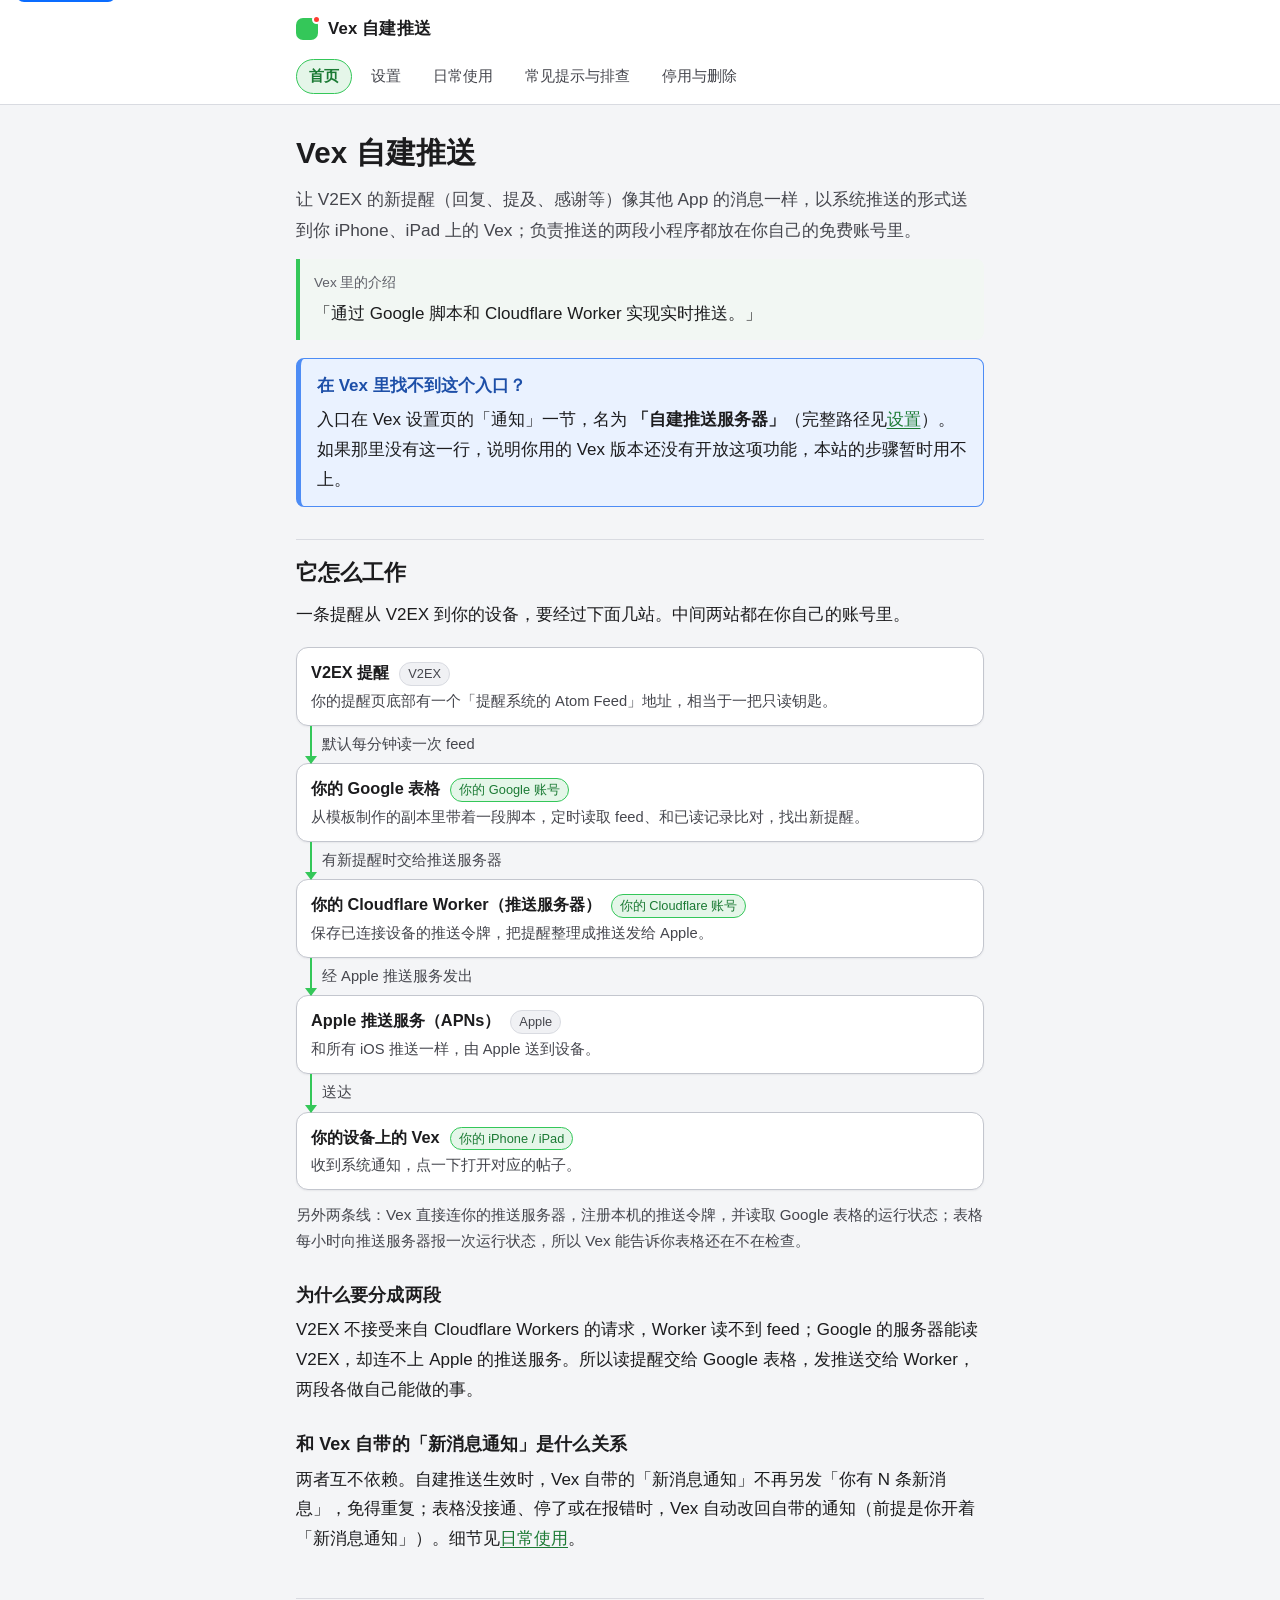
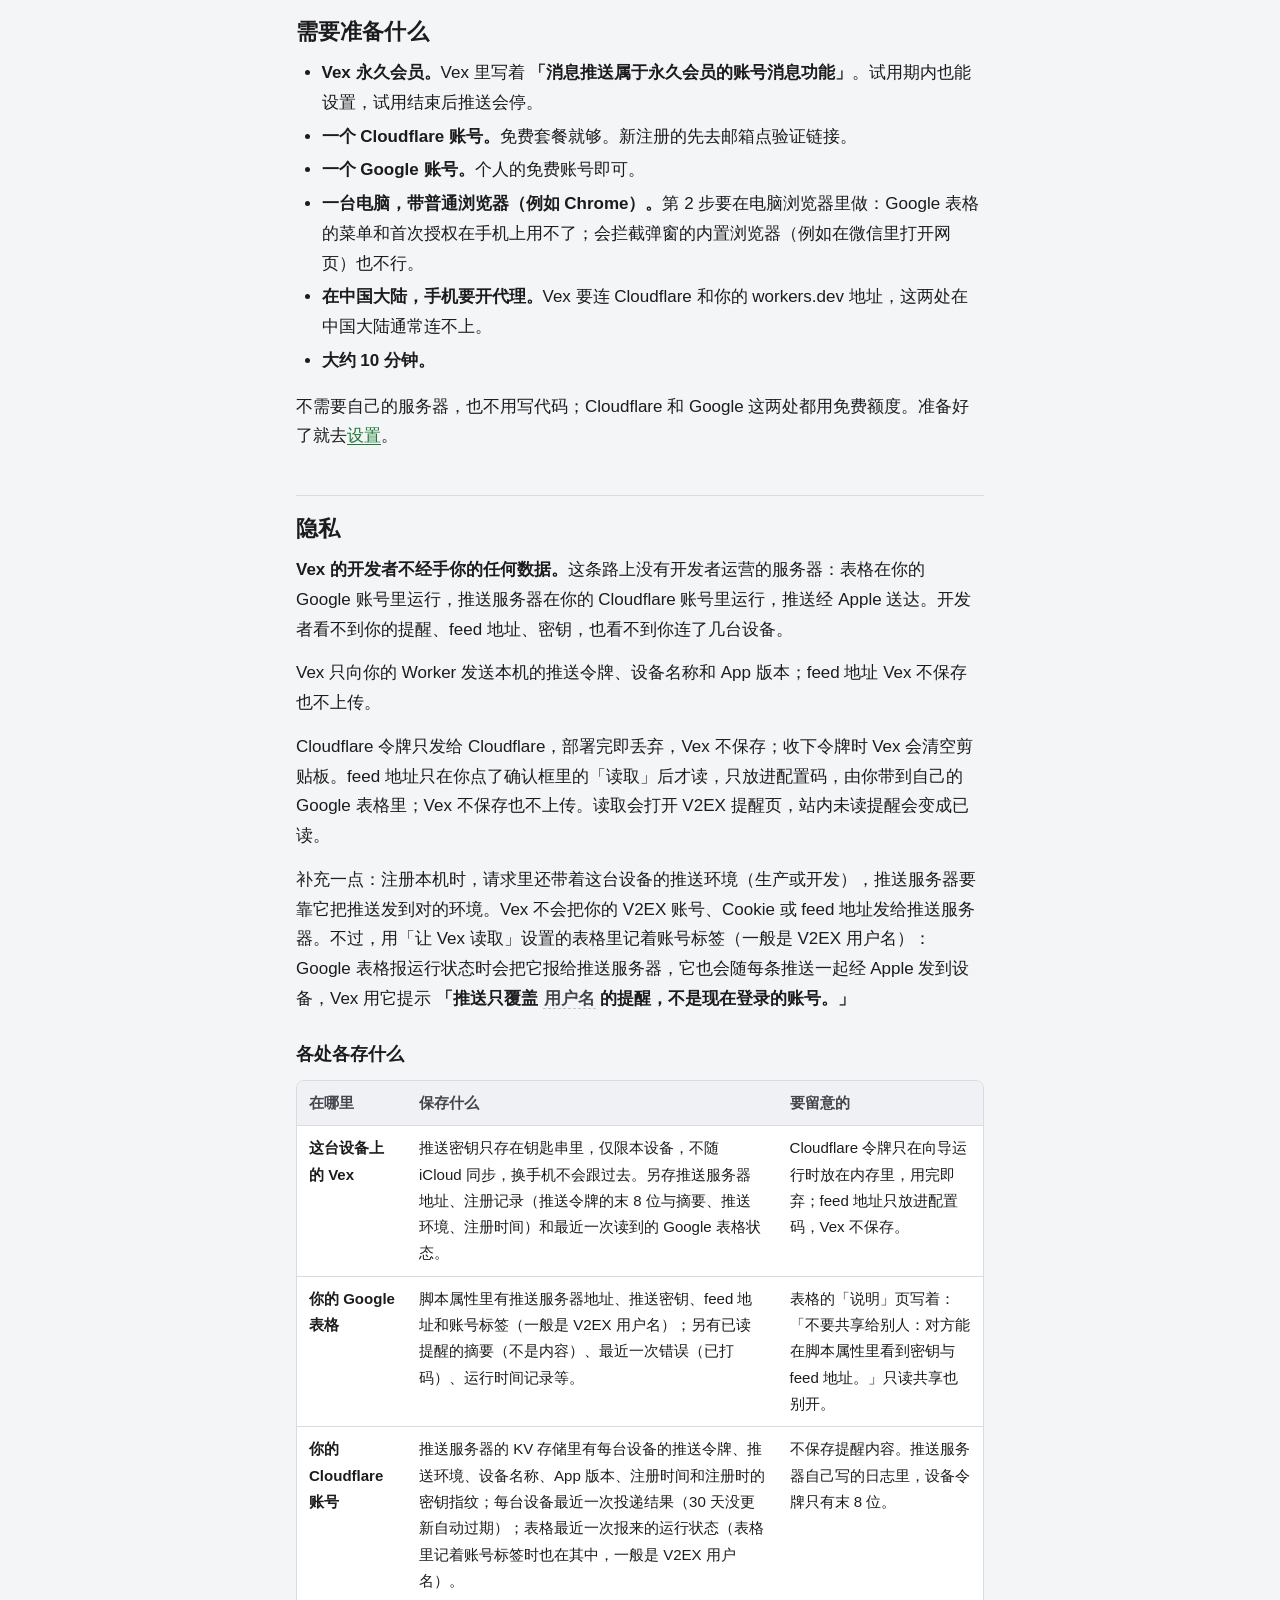
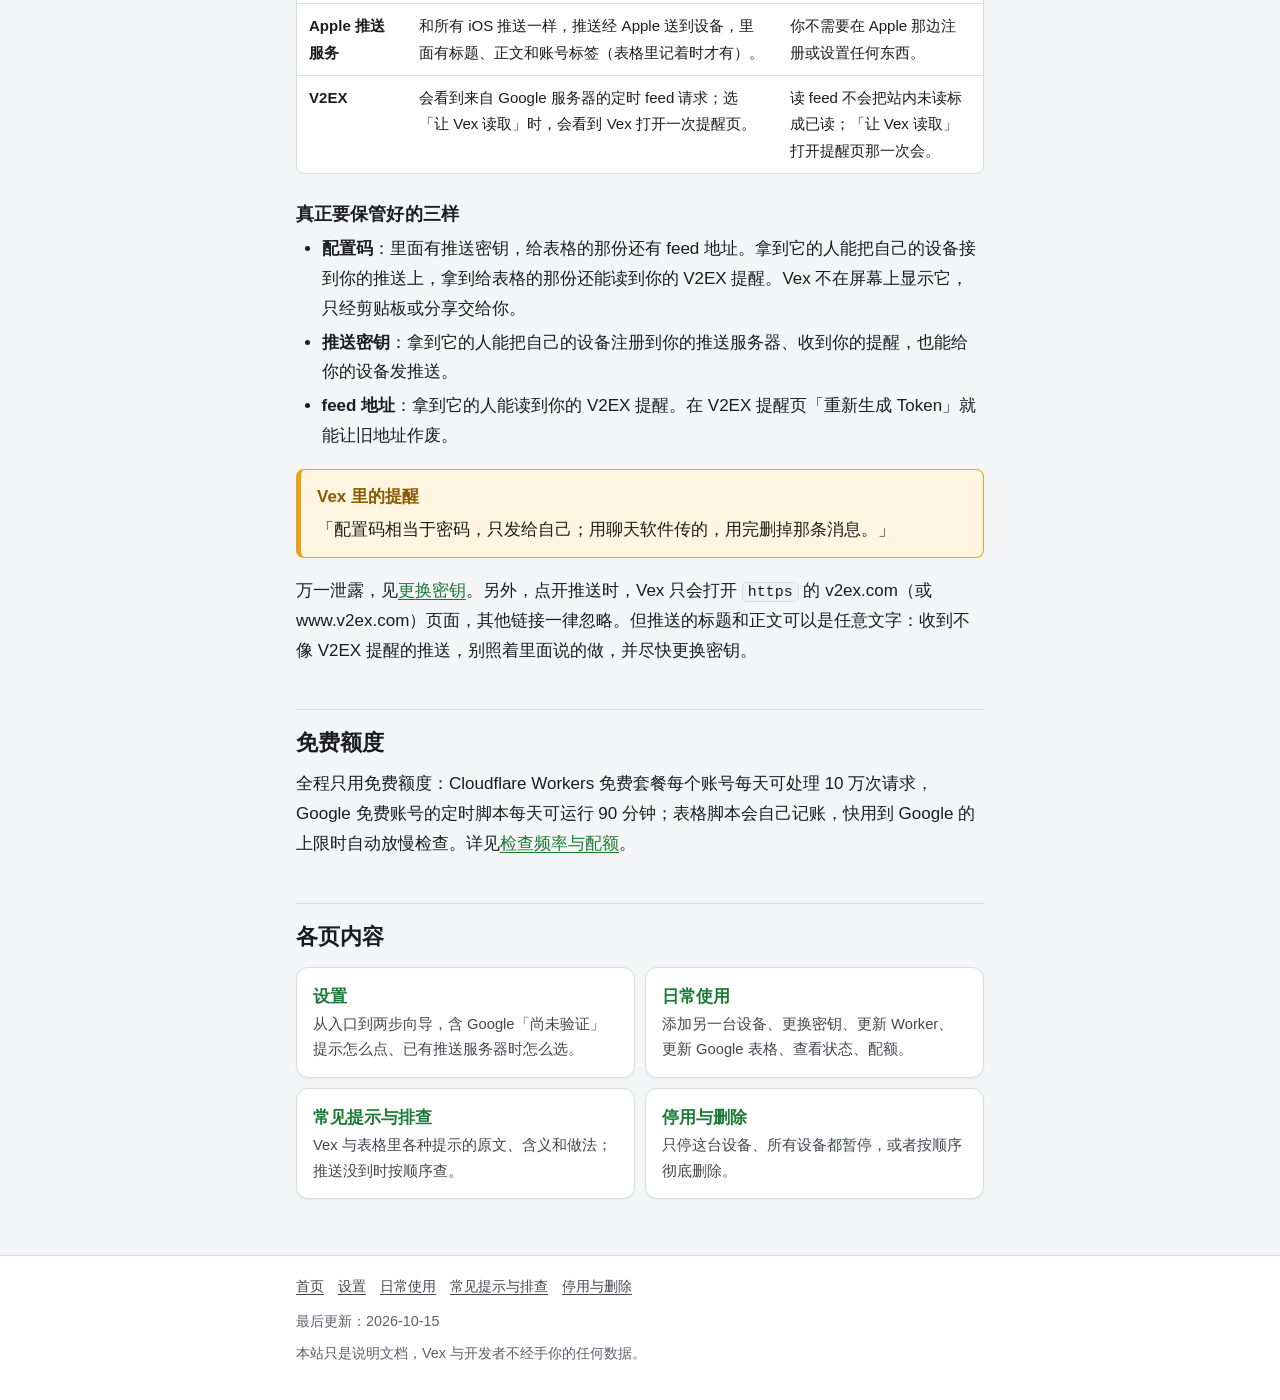
==== index.html @ f8da9b11 "docs: 读取 feed 地址的确认框只剩一句，其余说明写在网站上 Co-Authored-By: Claude Opus 5.5 <noreply@anthropic.com>" ====
<!doctype html>
<html lang="zh-CN">
<head>
<meta charset="utf-8">
<meta name="viewport" content="width=device-width, initial-scale=1">
<meta name="color-scheme" content="light dark">
<meta name="description" content="Vex 自建推送的说明：用你自己的 Google 表格和 Cloudflare Worker，把 V2EX 的新提醒推送到 iPhone、iPad 上的 Vex。">
<title>Vex 自建推送</title>
<link rel="stylesheet" href="style.css">
</head>
<body>
<a class="skip-link" href="#main">跳到正文</a>

<header class="site-header">
  <div class="wrap">
    <a class="brand" href="index.html"><span class="brand-mark" aria-hidden="true"></span>Vex 自建推送</a>
    <nav class="site-nav" aria-label="页面导航">
      <ul>
        <li><a href="index.html" aria-current="page">首页</a></li>
        <li><a href="setup.html">设置</a></li>
        <li><a href="manage.html">日常使用</a></li>
        <li><a href="troubleshooting.html">常见提示与排查</a></li>
        <li><a href="remove.html">停用与删除</a></li>
      </ul>
    </nav>
  </div>
</header>

<main id="main" class="wrap">
  <h1>Vex 自建推送</h1>
  <p class="lead">让 V2EX 的新提醒（回复、提及、感谢等）像其他 App 的消息一样，以系统推送的形式送到你 iPhone、iPad 上的 Vex；负责推送的两段小程序都放在你自己的免费账号里。</p>

  <div class="app-text">
    <span class="source">Vex 里的介绍</span>
    <p>「通过 Google 脚本和 Cloudflare Worker 实现实时推送。」</p>
  </div>

  <div class="callout callout-note">
    <strong class="callout-title">在 Vex 里找不到这个入口？</strong>
    <p>入口在 Vex 设置页的「通知」一节，名为 <span class="ui">「自建推送服务器」</span>（完整路径见<a href="setup.html#entry">设置</a>）。如果那里没有这一行，说明你用的 Vex 版本还没有开放这项功能，本站的步骤暂时用不上。</p>
  </div>

  <h2 id="how">它怎么工作</h2>
  <p>一条提醒从 V2EX 到你的设备，要经过下面几站。中间两站都在你自己的账号里。</p>

  <ol class="flow" aria-label="一条提醒的推送路径">
    <li>
      <div class="flow-node">
        <strong>V2EX 提醒</strong>
        <span class="flow-owner">V2EX</span>
        <span class="flow-desc">你的提醒页底部有一个「提醒系统的 Atom Feed」地址，相当于一把只读钥匙。</span>
      </div>
    </li>
    <li>
      <p class="flow-edge">默认每分钟读一次 feed</p>
      <div class="flow-node">
        <strong>你的 Google 表格</strong>
        <span class="flow-owner yours">你的 Google 账号</span>
        <span class="flow-desc">从模板制作的副本里带着一段脚本，定时读取 feed、和已读记录比对，找出新提醒。</span>
      </div>
    </li>
    <li>
      <p class="flow-edge">有新提醒时交给推送服务器</p>
      <div class="flow-node">
        <strong>你的 Cloudflare Worker（推送服务器）</strong>
        <span class="flow-owner yours">你的 Cloudflare 账号</span>
        <span class="flow-desc">保存已连接设备的推送令牌，把提醒整理成推送发给 Apple。</span>
      </div>
    </li>
    <li>
      <p class="flow-edge">经 Apple 推送服务发出</p>
      <div class="flow-node">
        <strong>Apple 推送服务（APNs）</strong>
        <span class="flow-owner">Apple</span>
        <span class="flow-desc">和所有 iOS 推送一样，由 Apple 送到设备。</span>
      </div>
    </li>
    <li>
      <p class="flow-edge">送达</p>
      <div class="flow-node">
        <strong>你的设备上的 Vex</strong>
        <span class="flow-owner yours">你的 iPhone / iPad</span>
        <span class="flow-desc">收到系统通知，点一下打开对应的帖子。</span>
      </div>
    </li>
  </ol>

  <p class="flow-side">另外两条线：Vex 直接连你的推送服务器，注册本机的推送令牌，并读取 Google 表格的运行状态；表格每小时向推送服务器报一次运行状态，所以 Vex 能告诉你表格还在不在检查。</p>

  <h3>为什么要分成两段</h3>
  <p>V2EX 不接受来自 Cloudflare Workers 的请求，Worker 读不到 feed；Google 的服务器能读 V2EX，却连不上 Apple 的推送服务。所以读提醒交给 Google 表格，发推送交给 Worker，两段各做自己能做的事。</p>

  <h3>和 Vex 自带的「新消息通知」是什么关系</h3>
  <p>两者互不依赖。自建推送生效时，Vex 自带的「新消息通知」不再另发「你有 N 条新消息」，免得重复；表格没接通、停了或在报错时，Vex 自动改回自带的通知（前提是你开着「新消息通知」）。细节见<a href="manage.html#active">日常使用</a>。</p>

  <h2 id="prepare">需要准备什么</h2>
  <ul>
    <li><strong>Vex 永久会员。</strong>Vex 里写着 <span class="ui">「消息推送属于永久会员的账号消息功能」</span>。试用期内也能设置，试用结束后推送会停。</li>
    <li><strong>一个 Cloudflare 账号。</strong>免费套餐就够。新注册的先去邮箱点验证链接。</li>
    <li><strong>一个 Google 账号。</strong>个人的免费账号即可。</li>
    <li><strong>一台电脑，带普通浏览器（例如 Chrome）。</strong>第 2 步要在电脑浏览器里做：Google 表格的菜单和首次授权在手机上用不了；会拦截弹窗的内置浏览器（例如在微信里打开网页）也不行。</li>
    <li><strong>在中国大陆，手机要开代理。</strong>Vex 要连 Cloudflare 和你的 workers.dev 地址，这两处在中国大陆通常连不上。</li>
    <li><strong>大约 10 分钟。</strong></li>
  </ul>
  <p>不需要自己的服务器，也不用写代码；Cloudflare 和 Google 这两处都用免费额度。准备好了就去<a href="setup.html">设置</a>。</p>

  <h2 id="privacy">隐私</h2>
  <p><strong>Vex 的开发者不经手你的任何数据。</strong>这条路上没有开发者运营的服务器：表格在你的 Google 账号里运行，推送服务器在你的 Cloudflare 账号里运行，推送经 Apple 送达。开发者看不到你的提醒、feed 地址、密钥，也看不到你连了几台设备。</p>

  <p>Vex 只向你的 Worker 发送本机的推送令牌、设备名称和 App 版本；feed 地址 Vex 不保存也不上传。</p>
  <p>Cloudflare 令牌只发给 Cloudflare，部署完即丢弃，Vex 不保存；收下令牌时 Vex 会清空剪贴板。feed 地址只在你点了确认框里的「读取」后才读，只放进配置码，由你带到自己的 Google 表格里；Vex 不保存也不上传。读取会打开 V2EX 提醒页，站内未读提醒会变成已读。</p>
  <p>补充一点：注册本机时，请求里还带着这台设备的推送环境（生产或开发），推送服务器要靠它把推送发到对的环境。Vex 不会把你的 V2EX 账号、Cookie 或 feed 地址发给推送服务器。不过，用「让 Vex 读取」设置的表格里记着账号标签（一般是 V2EX 用户名）：Google 表格报运行状态时会把它报给推送服务器，它也会随每条推送一起经 Apple 发到设备，Vex 用它提示 <span class="ui">「推送只覆盖 <var>用户名</var> 的提醒，不是现在登录的账号。」</span></p>

  <h3 id="where">各处各存什么</h3>
  <div class="table-wrap">
    <table class="stack">
      <thead>
        <tr><th scope="col">在哪里</th><th scope="col">保存什么</th><th scope="col">要留意的</th></tr>
      </thead>
      <tbody>
        <tr>
          <th scope="row">这台设备上的 Vex</th>
          <td data-label="保存什么">推送密钥只存在钥匙串里，仅限本设备，不随 iCloud 同步，换手机不会跟过去。另存推送服务器地址、注册记录（推送令牌的末 8 位与摘要、推送环境、注册时间）和最近一次读到的 Google 表格状态。</td>
          <td data-label="要留意的">Cloudflare 令牌只在向导运行时放在内存里，用完即弃；feed 地址只放进配置码，Vex 不保存。</td>
        </tr>
        <tr>
          <th scope="row">你的 Google 表格</th>
          <td data-label="保存什么">脚本属性里有推送服务器地址、推送密钥、feed 地址和账号标签（一般是 V2EX 用户名）；另有已读提醒的摘要（不是内容）、最近一次错误（已打码）、运行时间记录等。</td>
          <td data-label="要留意的">表格的「说明」页写着：「不要共享给别人：对方能在脚本属性里看到密钥与 feed 地址。」只读共享也别开。</td>
        </tr>
        <tr>
          <th scope="row">你的 Cloudflare 账号</th>
          <td data-label="保存什么">推送服务器的 KV 存储里有每台设备的推送令牌、推送环境、设备名称、App 版本、注册时间和注册时的密钥指纹；每台设备最近一次投递结果（30 天没更新自动过期）；表格最近一次报来的运行状态（表格里记着账号标签时也在其中，一般是 V2EX 用户名）。</td>
          <td data-label="要留意的">不保存提醒内容。推送服务器自己写的日志里，设备令牌只有末 8 位。</td>
        </tr>
        <tr>
          <th scope="row">Apple 推送服务</th>
          <td data-label="保存什么">和所有 iOS 推送一样，推送经 Apple 送到设备，里面有标题、正文和账号标签（表格里记着时才有）。</td>
          <td data-label="要留意的">你不需要在 Apple 那边注册或设置任何东西。</td>
        </tr>
        <tr>
          <th scope="row">V2EX</th>
          <td data-label="保存什么">会看到来自 Google 服务器的定时 feed 请求；选「让 Vex 读取」时，会看到 Vex 打开一次提醒页。</td>
          <td data-label="要留意的">读 feed 不会把站内未读标成已读；「让 Vex 读取」打开提醒页那一次会。</td>
        </tr>
      </tbody>
    </table>
  </div>

  <h3 id="secrets">真正要保管好的三样</h3>
  <ul>
    <li><strong>配置码</strong>：里面有推送密钥，给表格的那份还有 feed 地址。拿到它的人能把自己的设备接到你的推送上，拿到给表格的那份还能读到你的 V2EX 提醒。Vex 不在屏幕上显示它，只经剪贴板或分享交给你。</li>
    <li><strong>推送密钥</strong>：拿到它的人能把自己的设备注册到你的推送服务器、收到你的提醒，也能给你的设备发推送。</li>
    <li><strong>feed 地址</strong>：拿到它的人能读到你的 V2EX 提醒。在 V2EX 提醒页「重新生成 Token」就能让旧地址作废。</li>
  </ul>
  <div class="callout callout-warn">
    <strong class="callout-title">Vex 里的提醒</strong>
    <p>「配置码相当于密码，只发给自己；用聊天软件传的，用完删掉那条消息。」</p>
  </div>
  <p>万一泄露，见<a href="manage.html#rotate">更换密钥</a>。另外，点开推送时，Vex 只会打开 <code>https</code> 的 v2ex.com（或 www.v2ex.com）页面，其他链接一律忽略。但推送的标题和正文可以是任意文字：收到不像 V2EX 提醒的推送，别照着里面说的做，并尽快更换密钥。</p>

  <h2 id="free">免费额度</h2>
  <p>全程只用免费额度：Cloudflare Workers 免费套餐每个账号每天可处理 10 万次请求，Google 免费账号的定时脚本每天可运行 90 分钟；表格脚本会自己记账，快用到 Google 的上限时自动放慢检查。详见<a href="manage.html#quota">检查频率与配额</a>。</p>

  <h2 id="pages">各页内容</h2>
  <ul class="page-cards">
    <li><a href="setup.html"><span class="card-title">设置</span><span class="card-desc">从入口到两步向导，含 Google「尚未验证」提示怎么点、已有推送服务器时怎么选。</span></a></li>
    <li><a href="manage.html"><span class="card-title">日常使用</span><span class="card-desc">添加另一台设备、更换密钥、更新 Worker、更新 Google 表格、查看状态、配额。</span></a></li>
    <li><a href="troubleshooting.html"><span class="card-title">常见提示与排查</span><span class="card-desc">Vex 与表格里各种提示的原文、含义和做法；推送没到时按顺序查。</span></a></li>
    <li><a href="remove.html"><span class="card-title">停用与删除</span><span class="card-desc">只停这台设备、所有设备都暂停，或者按顺序彻底删除。</span></a></li>
  </ul>
</main>

<footer class="site-footer">
  <div class="wrap">
    <nav aria-label="页脚导航">
      <ul>
        <li><a href="index.html">首页</a></li>
        <li><a href="setup.html">设置</a></li>
        <li><a href="manage.html">日常使用</a></li>
        <li><a href="troubleshooting.html">常见提示与排查</a></li>
        <li><a href="remove.html">停用与删除</a></li>
      </ul>
    </nav>
    <p>最后更新：2026-10-15</p>
    <p>本站只是说明文档，Vex 与开发者不经手你的任何数据。</p>
  </div>
</footer>
</body>
</html>
---- style.css ----
/* Vex 自建推送说明网站：纯 CSS，无外部字体与脚本。 */

:root {
  color-scheme: light dark;

  --bg: #f4f5f7;
  --surface: #ffffff;
  --surface-2: #f0f1f4;
  --text: #1c1c1e;
  --text-2: #45464d;
  --text-3: #5f6068;
  --border: #d9dbe1;
  --border-strong: #c3c6ce;

  --accent: #34c759;
  --accent-strong: #1b7a34;
  --accent-soft: #e5f6e9;
  --accent-on: #ffffff;

  --link: #1b7a34;
  --link-hover: #135a26;
  --focus: #0a6cff;

  --note-bg: #eaf2ff;
  --note-border: #4d8cf5;
  --note-title: #1d4fa8;
  --warn-bg: #fff5e0;
  --warn-border: #e8a317;
  --warn-title: #8a5a00;
  --danger-bg: #ffecec;
  --danger-border: #e5484d;
  --danger-title: #a51d24;

  --quote-bg: #f2f7f3;
  --kbd-bg: #f6f7f9;
  --kbd-border: #c9ccd3;

  --radius: 12px;
  --radius-sm: 8px;
  --shadow: 0 1px 2px rgba(16, 24, 40, 0.06);

  --font: -apple-system, BlinkMacSystemFont, "PingFang SC", "Hiragino Sans GB", "Microsoft YaHei",
    "Noto Sans CJK SC", "Source Han Sans SC", "Segoe UI", Roboto, "Helvetica Neue", Arial, sans-serif;
  --font-mono: ui-monospace, SFMono-Regular, Menlo, Consolas, "Liberation Mono", monospace;
}

@media (prefers-color-scheme: dark) {
  :root {
    --bg: #111214;
    --surface: #1b1c1f;
    --surface-2: #232428;
    --text: #ececf1;
    --text-2: #c2c3cb;
    --text-3: #a3a5ae;
    --border: #313238;
    --border-strong: #45474e;

    --accent: #30d158;
    --accent-strong: #5edc7d;
    --accent-soft: #163a22;
    --accent-on: #0b1f11;

    --link: #5edc7d;
    --link-hover: #8be9a3;
    --focus: #6aa8ff;

    --note-bg: #142338;
    --note-border: #4d8cf5;
    --note-title: #9cc2ff;
    --warn-bg: #2e2410;
    --warn-border: #d9961a;
    --warn-title: #f5c76a;
    --danger-bg: #351717;
    --danger-border: #e5484d;
    --danger-title: #ff9c9f;

    --quote-bg: #18241b;
    --kbd-bg: #26272b;
    --kbd-border: #4a4c53;

    --shadow: none;
  }
}

*,
*::before,
*::after {
  box-sizing: border-box;
}

html {
  -webkit-text-size-adjust: 100%;
  text-size-adjust: 100%;
}

body {
  margin: 0;
  background: var(--bg);
  color: var(--text);
  font-family: var(--font);
  font-size: 16px;
  line-height: 1.75;
  overflow-wrap: break-word;
  word-break: normal;
}

@media (min-width: 720px) {
  body {
    font-size: 17px;
  }
}

.wrap {
  max-width: 720px;
  margin: 0 auto;
  padding: 0 16px;
}

/* 跳到正文 */
.skip-link {
  position: absolute;
  left: 16px;
  top: -48px;
  z-index: 10;
  padding: 8px 14px;
  border-radius: var(--radius-sm);
  background: var(--surface);
  color: var(--text);
  border: 2px solid var(--focus);
  text-decoration: none;
}

.skip-link:focus {
  top: 12px;
}

:focus-visible {
  outline: 3px solid var(--focus);
  outline-offset: 2px;
  border-radius: 4px;
}

/* 页眉与导航 */
.site-header {
  background: var(--surface);
  border-bottom: 1px solid var(--border);
}

.site-header .wrap {
  padding-top: 14px;
  padding-bottom: 10px;
}

.brand {
  display: inline-flex;
  align-items: center;
  gap: 10px;
  color: var(--text);
  text-decoration: none;
  font-weight: 700;
  font-size: 1.05rem;
  letter-spacing: 0.01em;
}

.brand-mark {
  display: inline-block;
  width: 22px;
  height: 22px;
  border-radius: 7px;
  background: var(--accent);
  position: relative;
  flex: none;
}

.brand-mark::after {
  content: "";
  position: absolute;
  right: -3px;
  top: -3px;
  width: 9px;
  height: 9px;
  border-radius: 50%;
  background: #ff3b30;
  border: 2px solid var(--surface);
}

.site-nav ul {
  list-style: none;
  margin: 10px 0 0;
  padding: 0;
  display: flex;
  flex-wrap: wrap;
  gap: 6px;
}

.site-nav li,
.site-footer nav li {
  margin: 0;
}

.site-nav a {
  display: inline-block;
  padding: 4px 12px;
  border-radius: 999px;
  color: var(--text-2);
  text-decoration: none;
  font-size: 0.94rem;
  line-height: 1.6;
  border: 1px solid transparent;
}

.site-nav a:hover {
  background: var(--surface-2);
  color: var(--text);
}

.site-nav a[aria-current="page"] {
  background: var(--accent-soft);
  color: var(--accent-strong);
  border-color: var(--accent);
  font-weight: 600;
}

/* 正文（各页的 main 同时带 .wrap，选择器要比 .wrap 更具体，上下内边距才生效） */
main.wrap {
  display: block;
  padding: 28px 16px 40px;
}

h1,
h2,
h3,
h4 {
  line-height: 1.35;
  color: var(--text);
  letter-spacing: 0.005em;
}

h1 {
  font-size: 1.85rem;
  margin: 0 0 12px;
}

h2 {
  font-size: 1.35rem;
  margin: 44px 0 12px;
  padding-top: 18px;
  border-top: 1px solid var(--border);
}

h3 {
  font-size: 1.12rem;
  margin: 28px 0 8px;
}

h4 {
  font-size: 1rem;
  margin: 20px 0 6px;
}

h2:first-of-type {
  margin-top: 32px;
}

[id] {
  scroll-margin-top: 16px;
}

p {
  margin: 0 0 14px;
}

.lead {
  font-size: 1.08rem;
  color: var(--text-2);
}

a {
  color: var(--link);
  text-decoration: underline;
  text-decoration-thickness: 1px;
  text-underline-offset: 3px;
}

a:hover {
  color: var(--link-hover);
}

ul,
ol {
  margin: 0 0 16px;
  padding-left: 1.5em;
}

li {
  margin: 4px 0;
}

li > ul,
li > ol {
  margin: 6px 0 6px;
}

strong,
b {
  font-weight: 600;
}

small,
.muted {
  color: var(--text-3);
}

hr {
  border: 0;
  border-top: 1px solid var(--border);
  margin: 32px 0;
}

/* 界面原文 */
.ui {
  font-weight: 600;
  color: var(--text);
}

kbd {
  font-family: var(--font);
  font-size: 0.92em;
  padding: 1px 6px;
  border-radius: 6px;
  background: var(--kbd-bg);
  border: 1px solid var(--kbd-border);
  border-bottom-width: 2px;
  white-space: nowrap;
}

code {
  font-family: var(--font-mono);
  font-size: 0.88em;
  padding: 1px 5px;
  border-radius: 5px;
  background: var(--surface-2);
  border: 1px solid var(--border);
  overflow-wrap: anywhere;
}

/* 引用的界面原文（整段） */
.app-text {
  margin: 10px 0 16px;
  padding: 12px 14px;
  background: var(--quote-bg);
  border-left: 4px solid var(--accent);
  border-radius: 0 var(--radius-sm) var(--radius-sm) 0;
  color: var(--text);
}

.app-text p:last-child {
  margin-bottom: 0;
}

.app-text .source {
  display: block;
  font-size: 0.85rem;
  color: var(--text-3);
  margin-bottom: 4px;
}

/* 提示框 */
.callout {
  margin: 18px 0;
  padding: 12px 14px 12px 16px;
  border-radius: var(--radius-sm);
  border: 1px solid;
  border-left-width: 5px;
}

.callout > :last-child {
  margin-bottom: 0;
}

.callout-title {
  display: block;
  font-weight: 700;
  margin-bottom: 4px;
}

.callout-note {
  background: var(--note-bg);
  border-color: var(--note-border);
}

.callout-note .callout-title {
  color: var(--note-title);
}

.callout-warn {
  background: var(--warn-bg);
  border-color: var(--warn-border);
}

.callout-warn .callout-title {
  color: var(--warn-title);
}

.callout-danger {
  background: var(--danger-bg);
  border-color: var(--danger-border);
}

.callout-danger .callout-title {
  color: var(--danger-title);
}

/* 卡片 */
.card {
  background: var(--surface);
  border: 1px solid var(--border);
  border-radius: var(--radius);
  padding: 16px;
  box-shadow: var(--shadow);
  margin: 16px 0;
}

.card > :last-child {
  margin-bottom: 0;
}

.card h3:first-child,
.card h4:first-child {
  margin-top: 0;
}

/* 目录 */
.toc {
  background: var(--surface);
  border: 1px solid var(--border);
  border-radius: var(--radius);
  padding: 12px 16px;
  margin: 20px 0 8px;
}

.toc-title {
  font-weight: 700;
  margin: 0 0 4px;
  font-size: 0.95rem;
  color: var(--text-2);
}

.toc ol {
  margin: 0;
  padding-left: 1.4em;
}

.toc li {
  margin: 2px 0;
}

/* 步骤 */
ol.steps {
  list-style: none;
  counter-reset: step;
  padding-left: 0;
  margin: 12px 0 20px;
}

ol.steps > li {
  counter-increment: step;
  position: relative;
  padding: 0 0 14px 44px;
  margin: 0;
}

ol.steps > li::before {
  content: counter(step);
  position: absolute;
  left: 0;
  top: 0.12em;
  width: 30px;
  height: 30px;
  border-radius: 50%;
  background: var(--accent-strong);
  color: var(--surface);
  font-weight: 700;
  font-size: 0.95rem;
  line-height: 30px;
  text-align: center;
}

ol.steps > li::after {
  content: "";
  position: absolute;
  left: 14px;
  top: calc(0.12em + 34px);
  bottom: 4px;
  width: 2px;
  background: var(--border);
}

ol.steps > li:last-child::after {
  display: none;
}

ol.steps > li > :last-child {
  margin-bottom: 0;
}

.step-title {
  display: block;
  font-weight: 700;
  margin-bottom: 2px;
}

/* 流程示意 */
ol.flow {
  list-style: none;
  padding: 0;
  margin: 18px 0 12px;
}

ol.flow > li {
  margin: 0;
}

.flow-edge {
  margin: 0;
  padding: 6px 0 6px 26px;
  color: var(--text-2);
  font-size: 0.92rem;
  position: relative;
}

.flow-edge::before {
  content: "";
  position: absolute;
  left: 14px;
  top: 0;
  bottom: 0;
  width: 2px;
  background: var(--accent);
}

.flow-edge::after {
  content: "";
  position: absolute;
  left: 9px;
  bottom: -1px;
  border-left: 6px solid transparent;
  border-right: 6px solid transparent;
  border-top: 8px solid var(--accent);
}

.flow-node {
  display: flex;
  flex-wrap: wrap;
  align-items: baseline;
  gap: 2px 10px;
  background: var(--surface);
  border: 1px solid var(--border-strong);
  border-radius: var(--radius);
  padding: 10px 14px;
  box-shadow: var(--shadow);
}

.flow-node strong {
  font-size: 1.02rem;
}

.flow-owner {
  display: inline-block;
  font-size: 0.8rem;
  line-height: 1.5;
  padding: 1px 8px;
  border-radius: 999px;
  background: var(--surface-2);
  color: var(--text-2);
  border: 1px solid var(--border);
  white-space: nowrap;
}

.flow-owner.yours {
  background: var(--accent-soft);
  color: var(--accent-strong);
  border-color: var(--accent);
}

.flow-desc {
  flex-basis: 100%;
  color: var(--text-2);
  font-size: 0.92rem;
}

.flow-side {
  font-size: 0.95rem;
  color: var(--text-2);
}

/* 导航卡片 */
.page-cards {
  list-style: none;
  padding: 0;
  display: grid;
  grid-template-columns: 1fr;
  gap: 10px;
  margin: 16px 0;
}

@media (min-width: 560px) {
  .page-cards {
    grid-template-columns: 1fr 1fr;
  }
}

.page-cards li {
  margin: 0;
}

.page-cards a {
  display: block;
  height: 100%;
  padding: 14px 16px;
  background: var(--surface);
  border: 1px solid var(--border);
  border-radius: var(--radius);
  text-decoration: none;
  color: var(--text);
  box-shadow: var(--shadow);
}

.page-cards a:hover {
  border-color: var(--accent);
}

.page-cards .card-title {
  display: block;
  font-weight: 700;
  color: var(--link);
}

.page-cards .card-desc {
  display: block;
  font-size: 0.92rem;
  color: var(--text-2);
}

/* 表格 */
.table-wrap {
  margin: 14px 0 20px;
  max-width: 100%;
  overflow-x: auto;
  -webkit-overflow-scrolling: touch;
  border: 1px solid var(--border);
  border-radius: var(--radius-sm);
  background: var(--surface);
}

table {
  width: 100%;
  border-collapse: collapse;
  font-size: 0.94rem;
}

th,
td {
  text-align: left;
  vertical-align: top;
  padding: 9px 12px;
  border-bottom: 1px solid var(--border);
}

thead th {
  background: var(--surface-2);
  font-weight: 700;
  color: var(--text-2);
  white-space: nowrap;
}

tbody tr:last-child th,
tbody tr:last-child td {
  border-bottom: 0;
}

tbody th {
  font-weight: 600;
}

/* 窄屏把表格摊成卡片 */
@media (max-width: 600px) {
  table.stack thead {
    position: absolute;
    width: 1px;
    height: 1px;
    overflow: hidden;
    clip: rect(0 0 0 0);
    white-space: nowrap;
  }

  table.stack,
  table.stack tbody,
  table.stack tr,
  table.stack th,
  table.stack td {
    display: block;
    width: 100%;
  }

  table.stack tr {
    padding: 10px 12px;
    border-bottom: 1px solid var(--border);
  }

  table.stack tbody tr:last-child {
    border-bottom: 0;
  }

  table.stack th,
  table.stack td {
    padding: 2px 0;
    border: 0;
    white-space: normal;
  }

  table.stack td[data-label]::before {
    content: attr(data-label) "：";
    font-weight: 600;
    color: var(--text-3);
  }
}

/* 提示条目（常见提示与排查） */
dl.tips {
  margin: 12px 0 24px;
}

.tip {
  background: var(--surface);
  border: 1px solid var(--border);
  border-radius: var(--radius);
  padding: 12px 14px;
  margin: 0 0 12px;
  box-shadow: var(--shadow);
}

/* 从 App 的「详细说明」跳进来时，标出落到的那一条 */
.tip:target {
  border-color: var(--accent-strong);
  box-shadow: 0 0 0 1px var(--accent-strong);
}

.tip dt {
  font-weight: 600;
  padding: 6px 10px;
  margin: 0 0 8px;
  background: var(--quote-bg);
  border-left: 3px solid var(--accent);
  border-radius: 0 6px 6px 0;
}

.tip dt .where {
  display: block;
  font-weight: 400;
  font-size: 0.82rem;
  color: var(--text-3);
}

.tip dd {
  margin: 0;
}

.tip dd p {
  margin: 0 0 6px;
}

.tip dd p:last-child,
.tip dd ul:last-child,
.tip dd ol:last-child {
  margin-bottom: 0;
}

.label {
  display: inline-block;
  font-size: 0.8rem;
  font-weight: 700;
  line-height: 1.5;
  padding: 0 7px;
  margin-right: 6px;
  border-radius: 5px;
  vertical-align: 0.1em;
  background: var(--surface-2);
  color: var(--text-2);
  border: 1px solid var(--border);
}

.label-do {
  background: var(--accent-soft);
  color: var(--accent-strong);
  border-color: var(--accent);
}

/* 三档 */
.tier {
  display: inline-block;
  font-size: 0.85rem;
  font-weight: 700;
  padding: 1px 10px;
  border-radius: 999px;
  background: var(--accent-soft);
  color: var(--accent-strong);
  border: 1px solid var(--accent);
  margin-right: 6px;
  vertical-align: 0.12em;
}

/* 清单 */
ol.checklist {
  list-style: none;
  counter-reset: check;
  padding-left: 0;
}

ol.checklist > li {
  counter-increment: check;
  background: var(--surface);
  border: 1px solid var(--border);
  border-radius: var(--radius);
  padding: 14px 16px 14px 56px;
  margin: 0 0 12px;
  position: relative;
  box-shadow: var(--shadow);
}

ol.checklist > li::before {
  content: counter(check);
  position: absolute;
  left: 14px;
  top: 14px;
  width: 30px;
  height: 30px;
  border-radius: 8px;
  background: var(--accent-strong);
  color: var(--surface);
  font-weight: 700;
  line-height: 30px;
  text-align: center;
}

ol.checklist > li > :last-child {
  margin-bottom: 0;
}

ol.checklist > li > h3:first-child {
  margin-top: 2px;
  margin-bottom: 8px;
  line-height: 1.5;
}

.where-tag {
  display: inline-block;
  font-size: 0.8rem;
  font-weight: 600;
  padding: 0 8px;
  margin-left: 4px;
  border-radius: 999px;
  border: 1px solid var(--border-strong);
  color: var(--text-2);
  vertical-align: 0.12em;
  white-space: nowrap;
}

details {
  background: var(--surface);
  border: 1px solid var(--border);
  border-radius: var(--radius-sm);
  padding: 0 14px;
  margin: 10px 0;
}

details[open] {
  padding-bottom: 12px;
}

summary {
  cursor: pointer;
  padding: 10px 0;
  font-weight: 600;
}

details > :last-child {
  margin-bottom: 0;
}

.faq h3 {
  font-size: 1.04rem;
}

/* 页脚 */
.site-footer {
  border-top: 1px solid var(--border);
  background: var(--surface);
  color: var(--text-3);
  font-size: 0.9rem;
}

.site-footer .wrap {
  padding-top: 18px;
  padding-bottom: 28px;
}

.site-footer p {
  margin: 0 0 6px;
}

.site-footer nav ul {
  list-style: none;
  padding: 0;
  margin: 0 0 10px;
  display: flex;
  flex-wrap: wrap;
  gap: 4px 14px;
}

.site-footer a {
  color: var(--text-2);
}

@media (prefers-reduced-motion: no-preference) {
  html {
    scroll-behavior: smooth;
  }
}

@media print {
  .site-header nav,
  .skip-link {
    display: none;
  }

  body {
    background: #fff;
    color: #000;
  }
}

/* 原文里的占位：实际显示的是你自己的内容 */
var {
  font-style: normal;
  color: var(--text-2);
  border-bottom: 1px dashed var(--border-strong);
  padding: 0 1px;
}
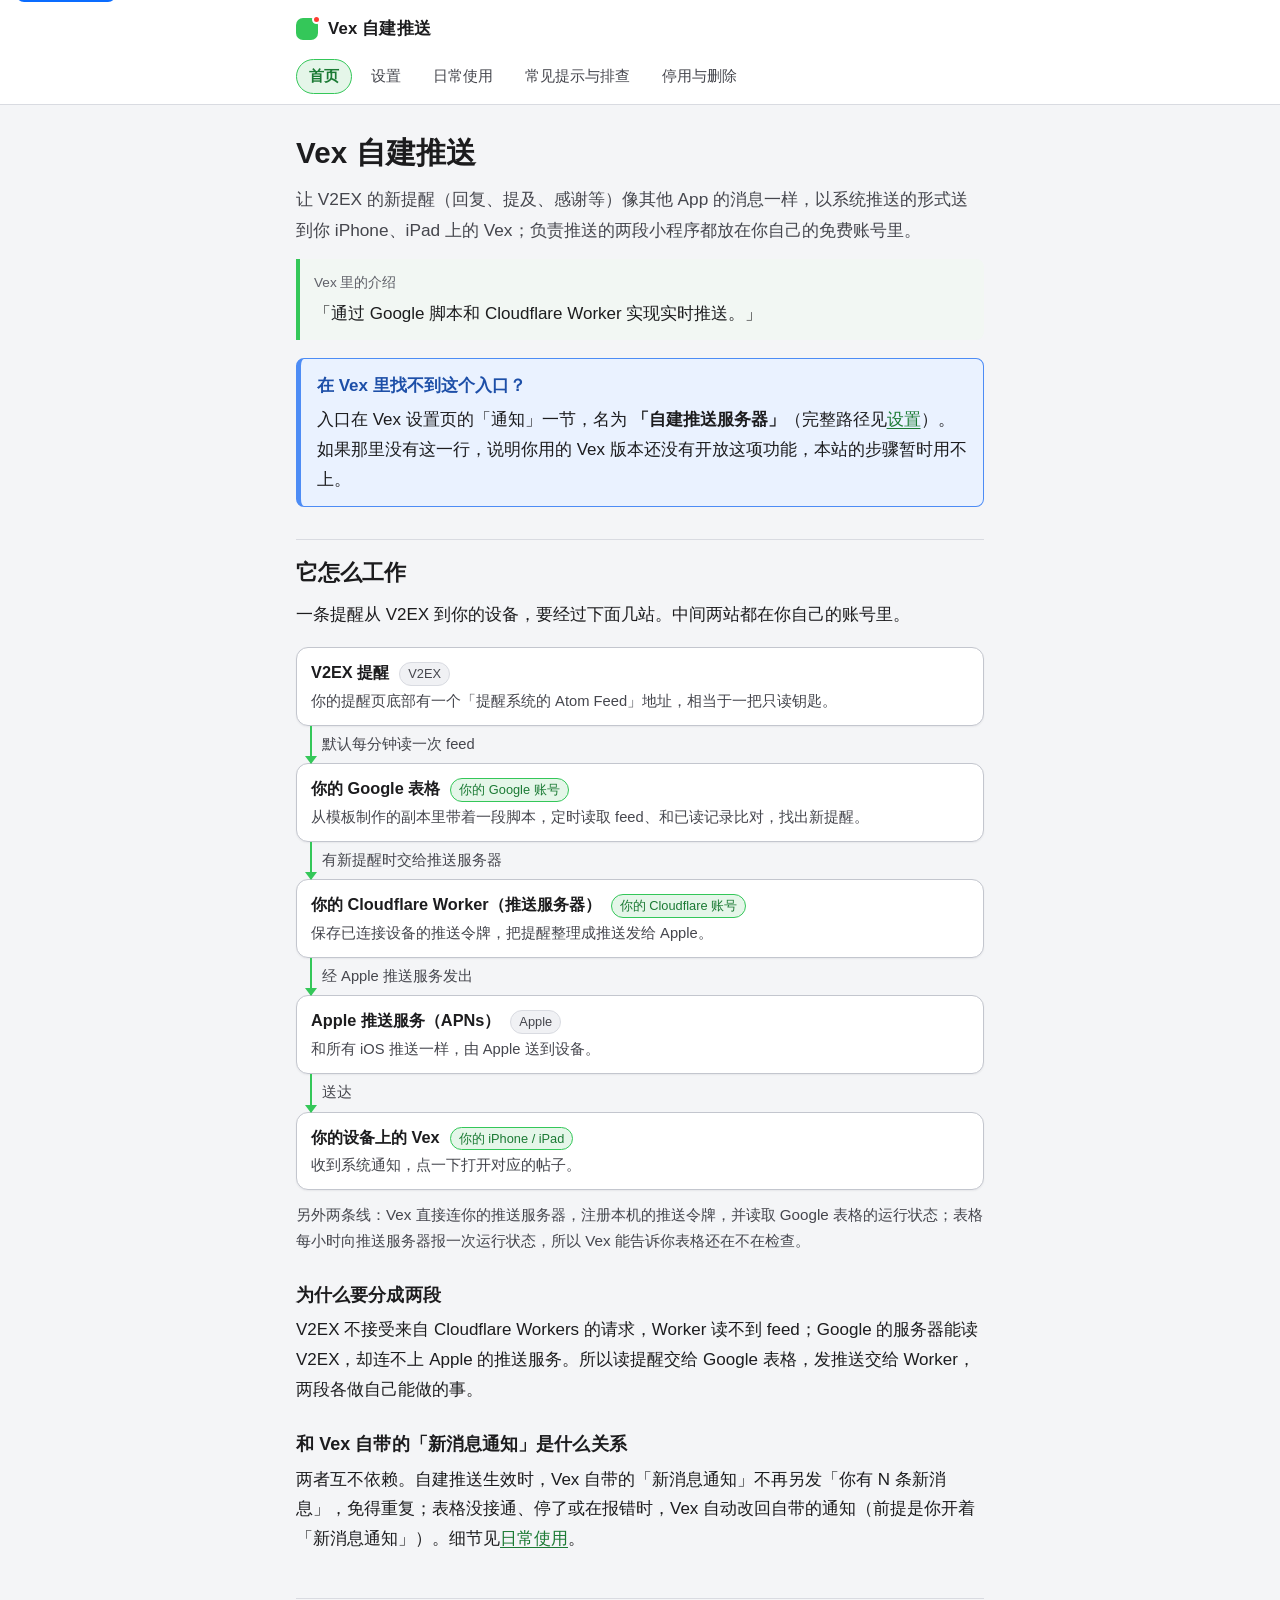
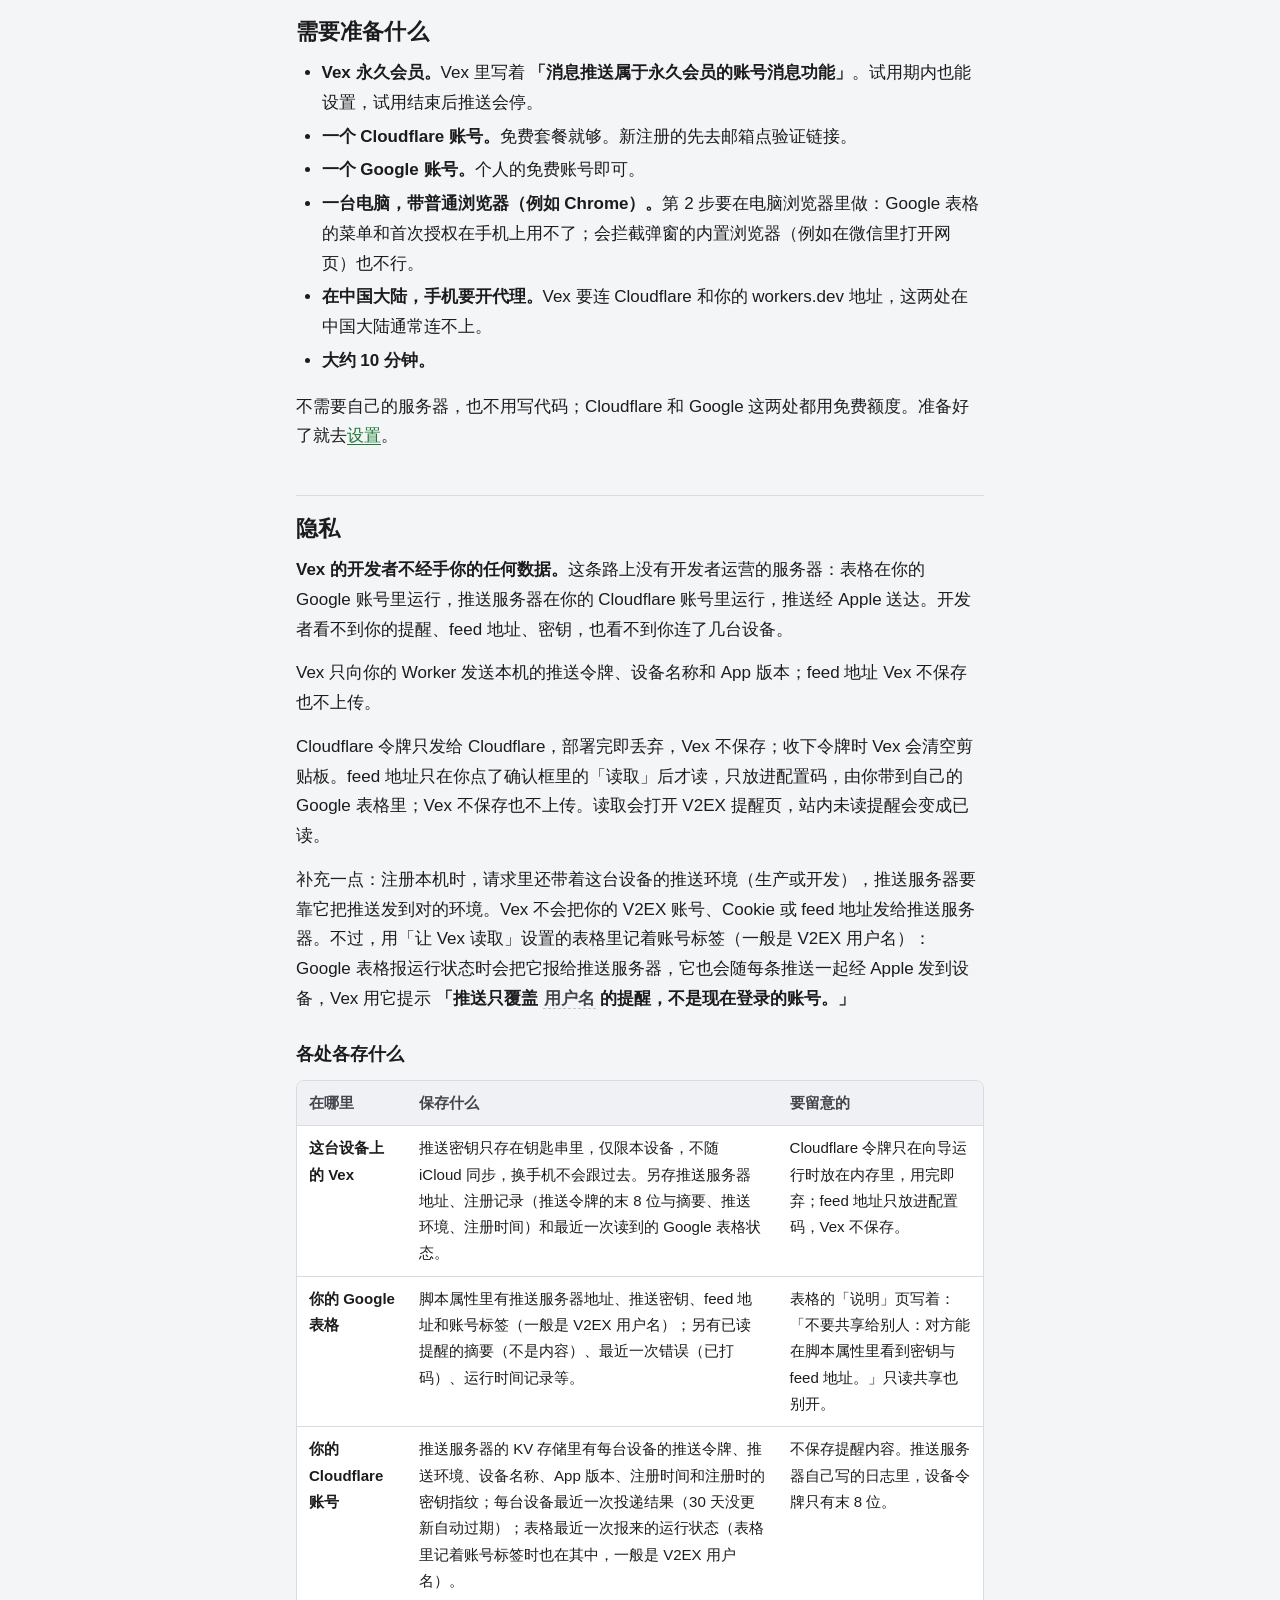
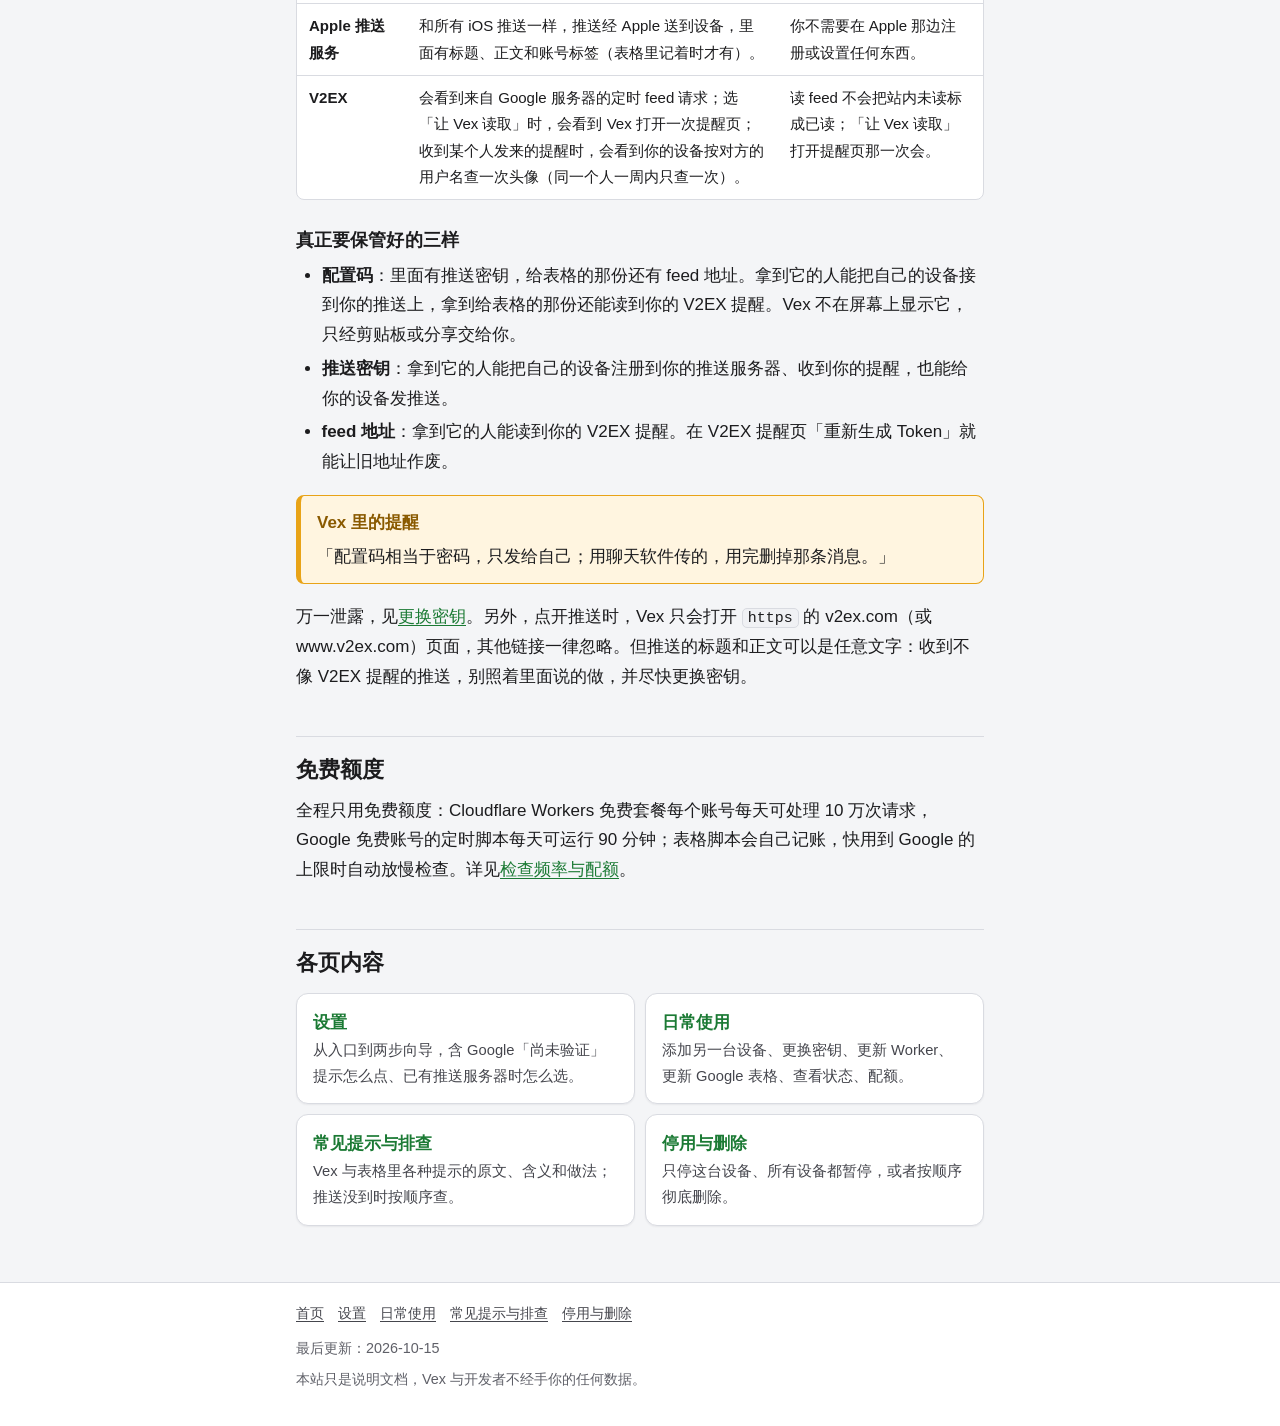
==== commit e68ec26c: "docs: 通知显示对方头像的说法，隐私表补查头像 Co-Authored-By: Claude Opus 5.5 <noreply@anthropic.com>" ====
--- a/index.html
+++ b/index.html
@@ -140,7 +140,7 @@
         </tr>
         <tr>
           <th scope="row">V2EX</th>
-          <td data-label="保存什么">会看到来自 Google 服务器的定时 feed 请求；选「让 Vex 读取」时，会看到 Vex 打开一次提醒页。</td>
+          <td data-label="保存什么">会看到来自 Google 服务器的定时 feed 请求；选「让 Vex 读取」时，会看到 Vex 打开一次提醒页；收到某个人发来的提醒时，会看到你的设备按对方的用户名查一次头像（同一个人一周内只查一次）。</td>
           <td data-label="要留意的">读 feed 不会把站内未读标成已读；「让 Vex 读取」打开提醒页那一次会。</td>
         </tr>
       </tbody>
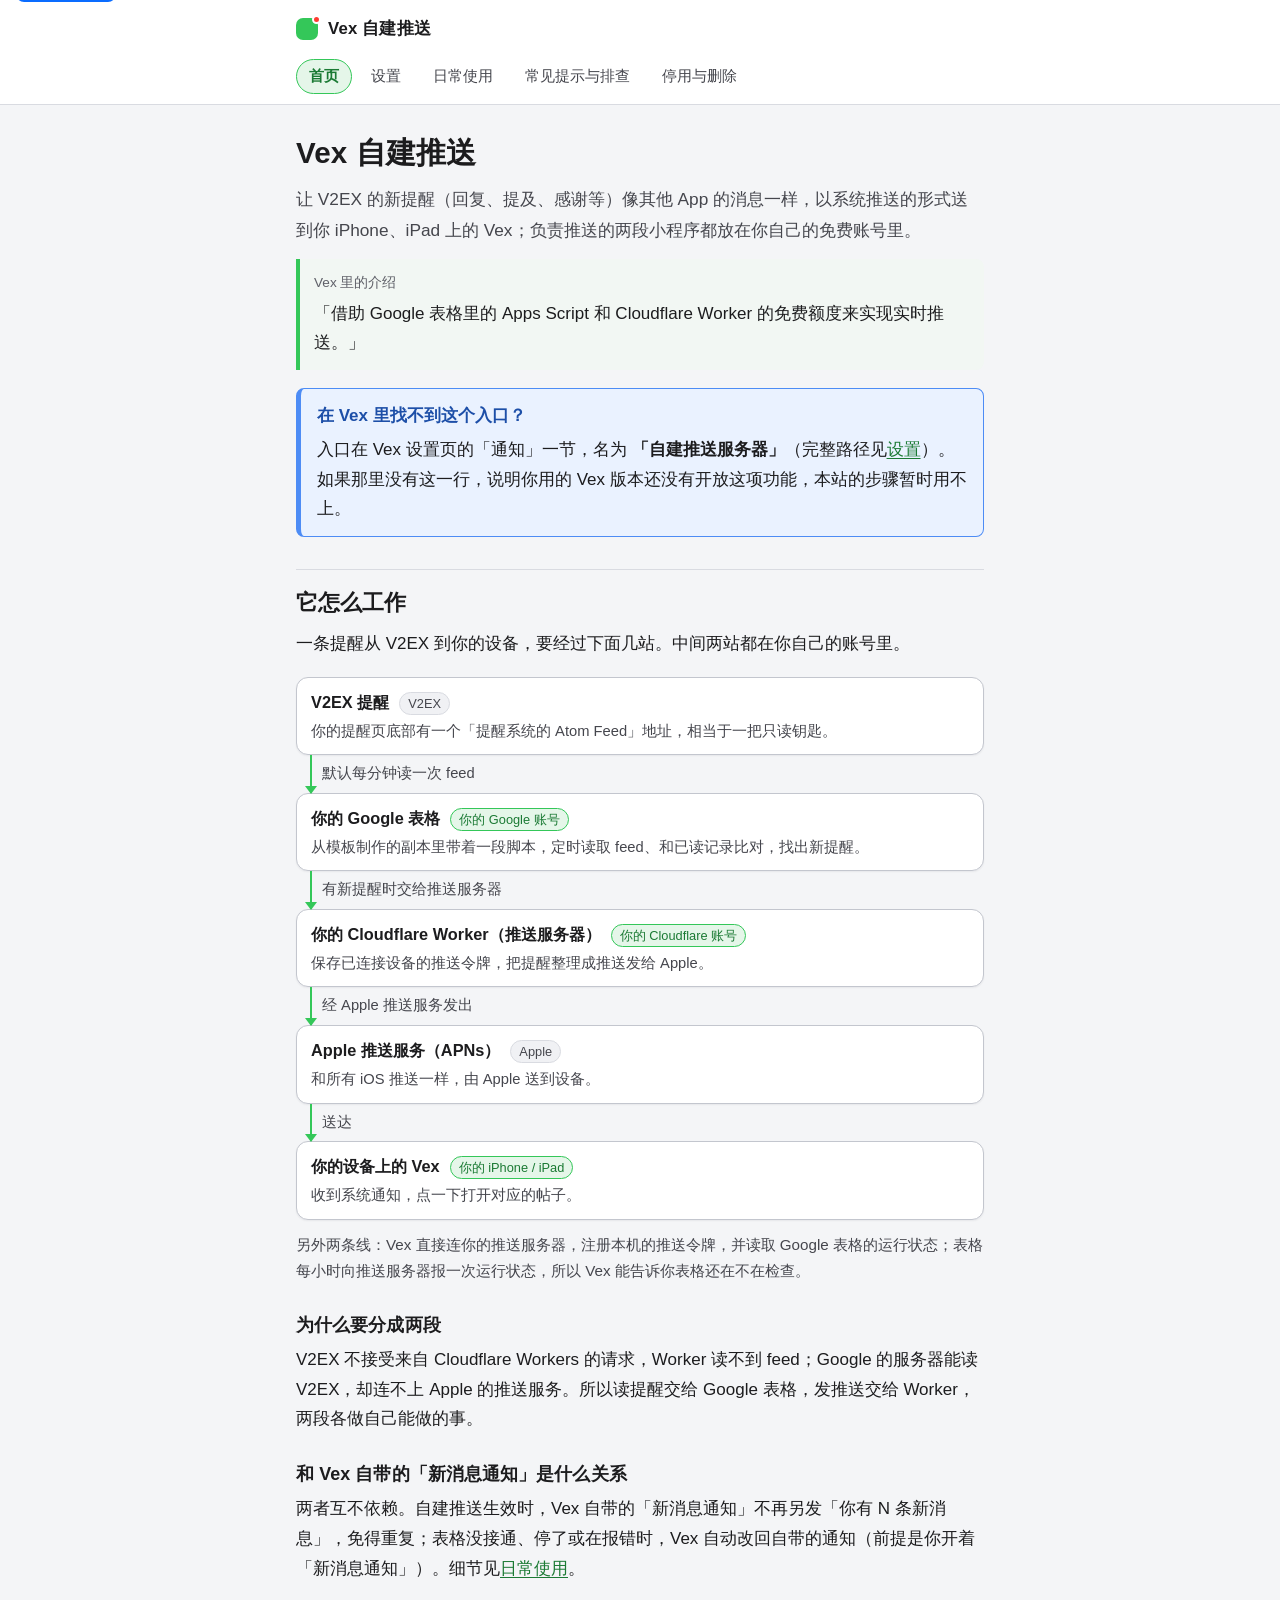
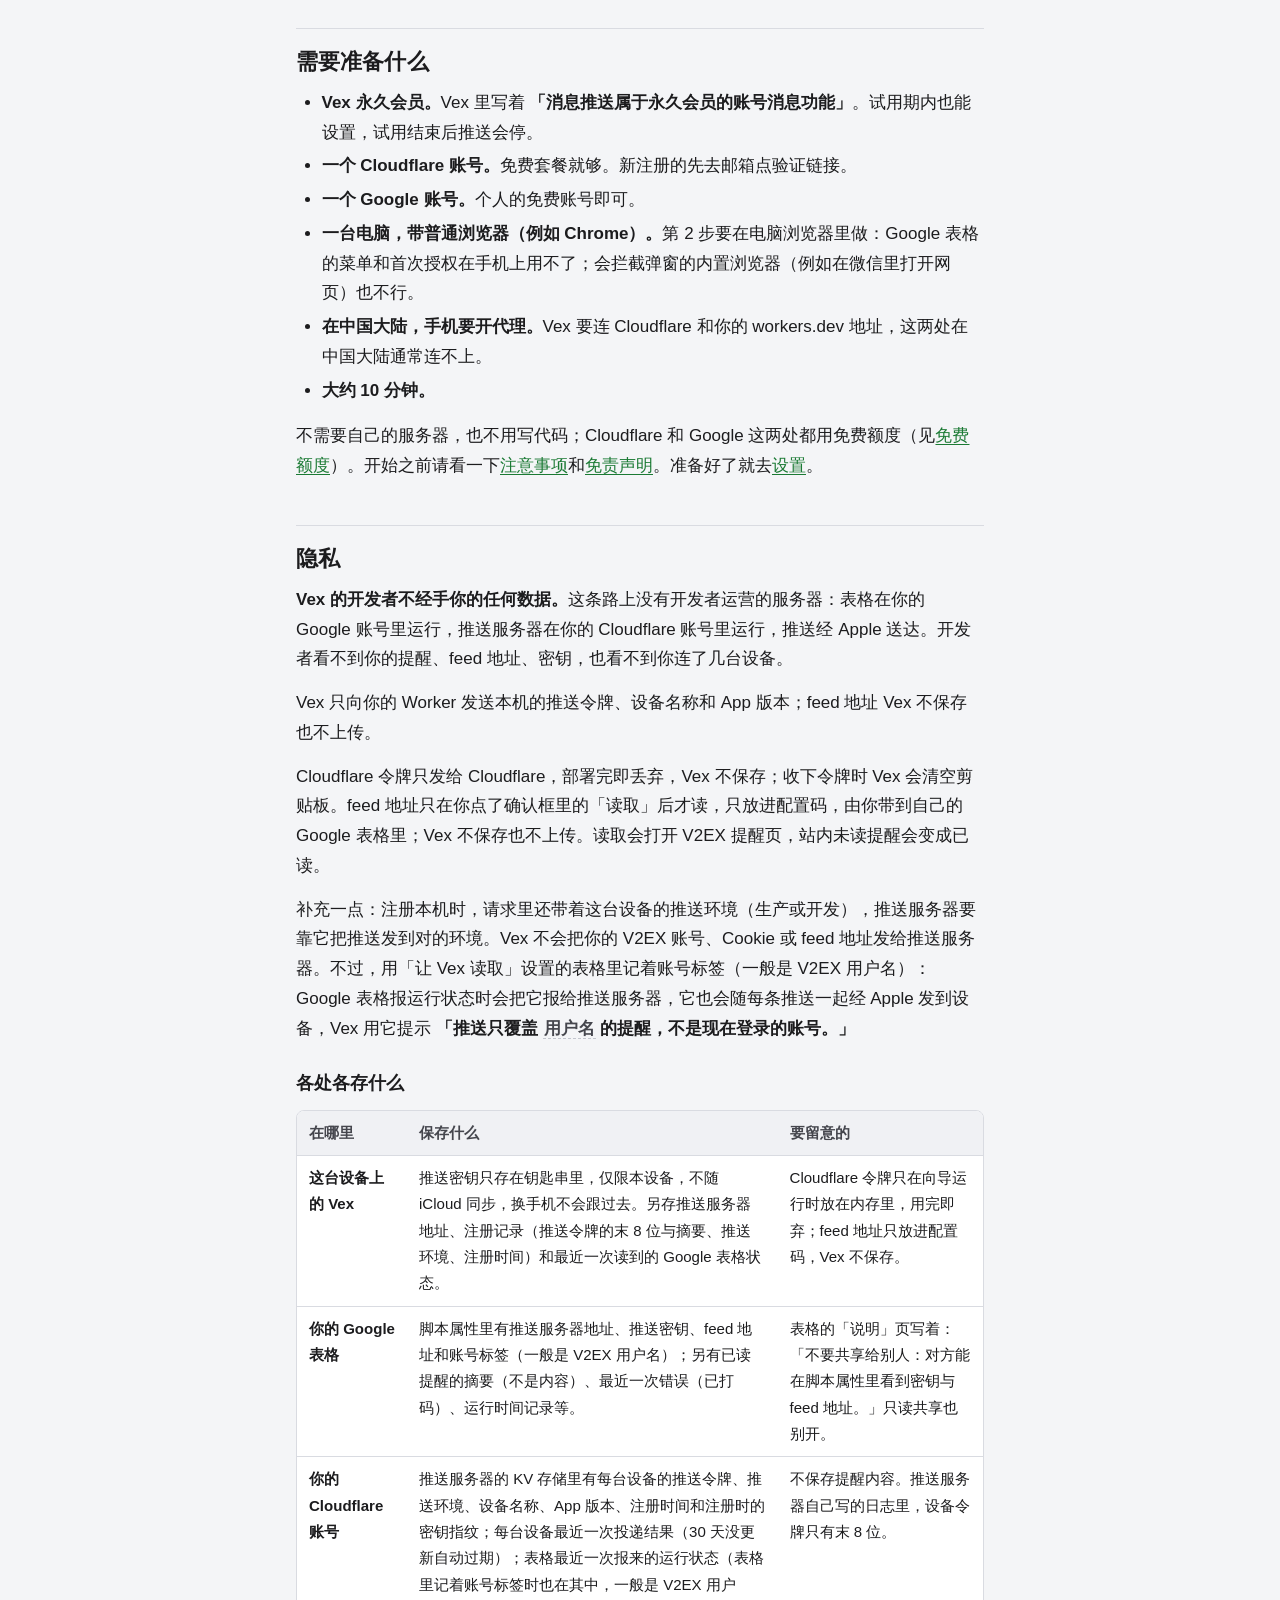
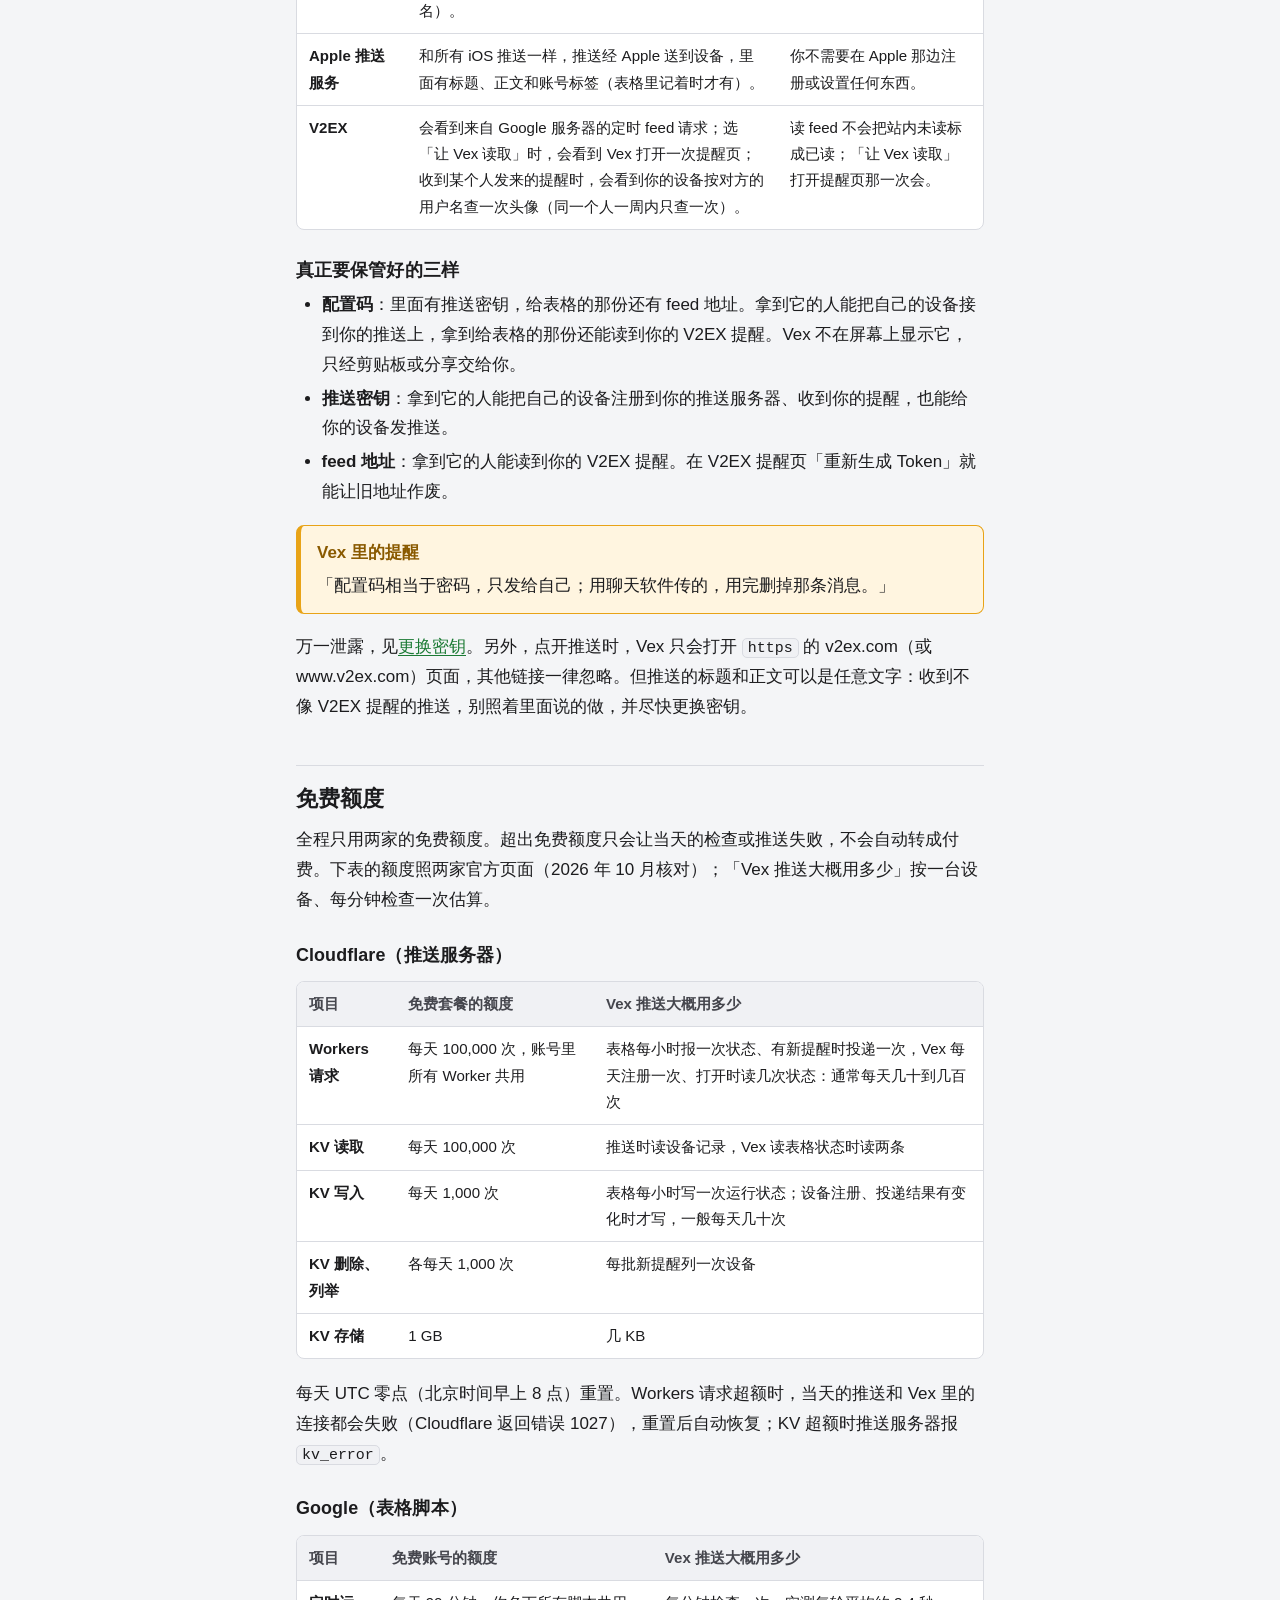
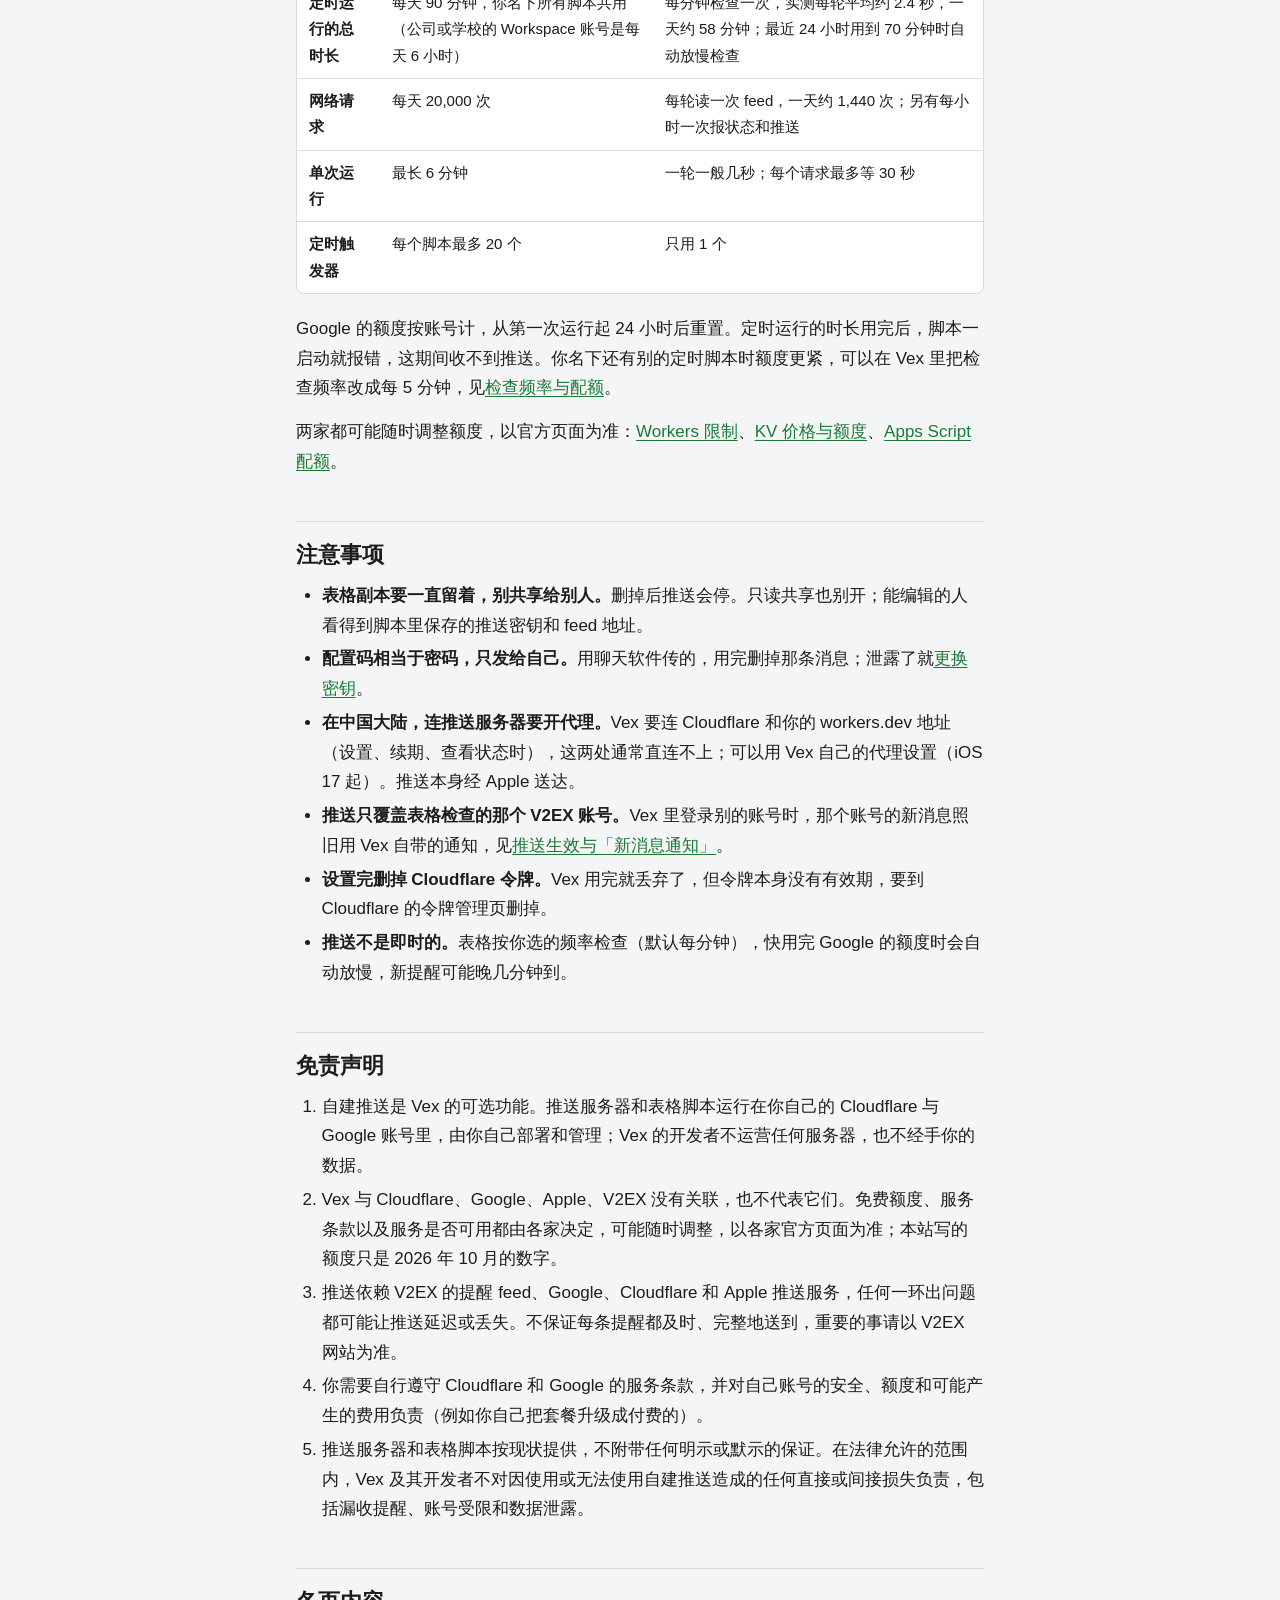
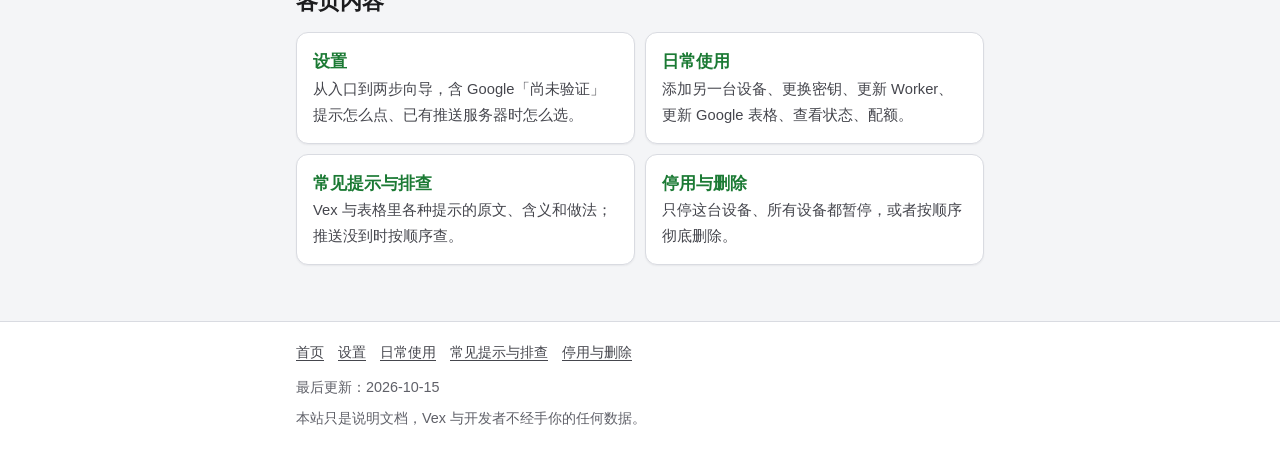
==== commit 60d3e74a: "docs: 首页补全免费额度表、注意事项与免责声明，介绍跟上 App 新说法 Co-Authored-By: Claude Opus 5.5 <noreply@anthropic.com>" ====
--- a/index.html
+++ b/index.html
@@ -32,7 +32,7 @@
 
   <div class="app-text">
     <span class="source">Vex 里的介绍</span>
-    <p>「通过 Google 脚本和 Cloudflare Worker 实现实时推送。」</p>
+    <p>「借助 Google 表格里的 Apps Script 和 Cloudflare Worker 的免费额度来实现实时推送。」</p>
   </div>
 
   <div class="callout callout-note">
@@ -102,7 +102,7 @@
     <li><strong>在中国大陆，手机要开代理。</strong>Vex 要连 Cloudflare 和你的 workers.dev 地址，这两处在中国大陆通常连不上。</li>
     <li><strong>大约 10 分钟。</strong></li>
   </ul>
-  <p>不需要自己的服务器，也不用写代码；Cloudflare 和 Google 这两处都用免费额度。准备好了就去<a href="setup.html">设置</a>。</p>
+  <p>不需要自己的服务器，也不用写代码；Cloudflare 和 Google 这两处都用免费额度（见<a href="#free">免费额度</a>）。开始之前请看一下<a href="#notes">注意事项</a>和<a href="#disclaimer">免责声明</a>。准备好了就去<a href="setup.html">设置</a>。</p>
 
   <h2 id="privacy">隐私</h2>
   <p><strong>Vex 的开发者不经手你的任何数据。</strong>这条路上没有开发者运营的服务器：表格在你的 Google 账号里运行，推送服务器在你的 Cloudflare 账号里运行，推送经 Apple 送达。开发者看不到你的提醒、feed 地址、密钥，也看不到你连了几台设备。</p>
@@ -160,7 +160,96 @@
   <p>万一泄露，见<a href="manage.html#rotate">更换密钥</a>。另外，点开推送时，Vex 只会打开 <code>https</code> 的 v2ex.com（或 www.v2ex.com）页面，其他链接一律忽略。但推送的标题和正文可以是任意文字：收到不像 V2EX 提醒的推送，别照着里面说的做，并尽快更换密钥。</p>
 
   <h2 id="free">免费额度</h2>
-  <p>全程只用免费额度：Cloudflare Workers 免费套餐每个账号每天可处理 10 万次请求，Google 免费账号的定时脚本每天可运行 90 分钟；表格脚本会自己记账，快用到 Google 的上限时自动放慢检查。详见<a href="manage.html#quota">检查频率与配额</a>。</p>
+  <p>全程只用两家的免费额度。超出免费额度只会让当天的检查或推送失败，不会自动转成付费。下表的额度照两家官方页面（2026 年 10 月核对）；「Vex 推送大概用多少」按一台设备、每分钟检查一次估算。</p>
+
+  <h3 id="free-cloudflare">Cloudflare（推送服务器）</h3>
+  <div class="table-wrap">
+    <table class="stack">
+      <thead>
+        <tr><th scope="col">项目</th><th scope="col">免费套餐的额度</th><th scope="col">Vex 推送大概用多少</th></tr>
+      </thead>
+      <tbody>
+        <tr>
+          <th scope="row">Workers 请求</th>
+          <td data-label="免费套餐的额度">每天 100,000 次，账号里所有 Worker 共用</td>
+          <td data-label="Vex 推送大概用多少">表格每小时报一次状态、有新提醒时投递一次，Vex 每天注册一次、打开时读几次状态：通常每天几十到几百次</td>
+        </tr>
+        <tr>
+          <th scope="row">KV 读取</th>
+          <td data-label="免费套餐的额度">每天 100,000 次</td>
+          <td data-label="Vex 推送大概用多少">推送时读设备记录，Vex 读表格状态时读两条</td>
+        </tr>
+        <tr>
+          <th scope="row">KV 写入</th>
+          <td data-label="免费套餐的额度">每天 1,000 次</td>
+          <td data-label="Vex 推送大概用多少">表格每小时写一次运行状态；设备注册、投递结果有变化时才写，一般每天几十次</td>
+        </tr>
+        <tr>
+          <th scope="row">KV 删除、列举</th>
+          <td data-label="免费套餐的额度">各每天 1,000 次</td>
+          <td data-label="Vex 推送大概用多少">每批新提醒列一次设备</td>
+        </tr>
+        <tr>
+          <th scope="row">KV 存储</th>
+          <td data-label="免费套餐的额度">1 GB</td>
+          <td data-label="Vex 推送大概用多少">几 KB</td>
+        </tr>
+      </tbody>
+    </table>
+  </div>
+  <p>每天 UTC 零点（北京时间早上 8 点）重置。Workers 请求超额时，当天的推送和 Vex 里的连接都会失败（Cloudflare 返回错误 1027），重置后自动恢复；KV 超额时推送服务器报 <code>kv_error</code>。</p>
+
+  <h3 id="free-google">Google（表格脚本）</h3>
+  <div class="table-wrap">
+    <table class="stack">
+      <thead>
+        <tr><th scope="col">项目</th><th scope="col">免费账号的额度</th><th scope="col">Vex 推送大概用多少</th></tr>
+      </thead>
+      <tbody>
+        <tr>
+          <th scope="row">定时运行的总时长</th>
+          <td data-label="免费账号的额度">每天 90 分钟，你名下所有脚本共用（公司或学校的 Workspace 账号是每天 6 小时）</td>
+          <td data-label="Vex 推送大概用多少">每分钟检查一次，实测每轮平均约 2.4 秒，一天约 58 分钟；最近 24 小时用到 70 分钟时自动放慢检查</td>
+        </tr>
+        <tr>
+          <th scope="row">网络请求</th>
+          <td data-label="免费账号的额度">每天 20,000 次</td>
+          <td data-label="Vex 推送大概用多少">每轮读一次 feed，一天约 1,440 次；另有每小时一次报状态和推送</td>
+        </tr>
+        <tr>
+          <th scope="row">单次运行</th>
+          <td data-label="免费账号的额度">最长 6 分钟</td>
+          <td data-label="Vex 推送大概用多少">一轮一般几秒；每个请求最多等 30 秒</td>
+        </tr>
+        <tr>
+          <th scope="row">定时触发器</th>
+          <td data-label="免费账号的额度">每个脚本最多 20 个</td>
+          <td data-label="Vex 推送大概用多少">只用 1 个</td>
+        </tr>
+      </tbody>
+    </table>
+  </div>
+  <p>Google 的额度按账号计，从第一次运行起 24 小时后重置。定时运行的时长用完后，脚本一启动就报错，这期间收不到推送。你名下还有别的定时脚本时额度更紧，可以在 Vex 里把检查频率改成每 5 分钟，见<a href="manage.html#quota">检查频率与配额</a>。</p>
+  <p>两家都可能随时调整额度，以官方页面为准：<a href="https://developers.cloudflare.com/workers/platform/limits/">Workers 限制</a>、<a href="https://developers.cloudflare.com/kv/platform/pricing/">KV 价格与额度</a>、<a href="https://developers.google.com/apps-script/guides/services/quotas">Apps Script 配额</a>。</p>
+
+  <h2 id="notes">注意事项</h2>
+  <ul>
+    <li><strong>表格副本要一直留着，别共享给别人。</strong>删掉后推送会停。只读共享也别开；能编辑的人看得到脚本里保存的推送密钥和 feed 地址。</li>
+    <li><strong>配置码相当于密码，只发给自己。</strong>用聊天软件传的，用完删掉那条消息；泄露了就<a href="manage.html#rotate">更换密钥</a>。</li>
+    <li><strong>在中国大陆，连推送服务器要开代理。</strong>Vex 要连 Cloudflare 和你的 workers.dev 地址（设置、续期、查看状态时），这两处通常直连不上；可以用 Vex 自己的代理设置（iOS 17 起）。推送本身经 Apple 送达。</li>
+    <li><strong>推送只覆盖表格检查的那个 V2EX 账号。</strong>Vex 里登录别的账号时，那个账号的新消息照旧用 Vex 自带的通知，见<a href="manage.html#active">推送生效与「新消息通知」</a>。</li>
+    <li><strong>设置完删掉 Cloudflare 令牌。</strong>Vex 用完就丢弃了，但令牌本身没有有效期，要到 Cloudflare 的令牌管理页删掉。</li>
+    <li><strong>推送不是即时的。</strong>表格按你选的频率检查（默认每分钟），快用完 Google 的额度时会自动放慢，新提醒可能晚几分钟到。</li>
+  </ul>
+
+  <h2 id="disclaimer">免责声明</h2>
+  <ol>
+    <li>自建推送是 Vex 的可选功能。推送服务器和表格脚本运行在你自己的 Cloudflare 与 Google 账号里，由你自己部署和管理；Vex 的开发者不运营任何服务器，也不经手你的数据。</li>
+    <li>Vex 与 Cloudflare、Google、Apple、V2EX 没有关联，也不代表它们。免费额度、服务条款以及服务是否可用都由各家决定，可能随时调整，以各家官方页面为准；本站写的额度只是 2026 年 10 月的数字。</li>
+    <li>推送依赖 V2EX 的提醒 feed、Google、Cloudflare 和 Apple 推送服务，任何一环出问题都可能让推送延迟或丢失。不保证每条提醒都及时、完整地送到，重要的事请以 V2EX 网站为准。</li>
+    <li>你需要自行遵守 Cloudflare 和 Google 的服务条款，并对自己账号的安全、额度和可能产生的费用负责（例如你自己把套餐升级成付费的）。</li>
+    <li>推送服务器和表格脚本按现状提供，不附带任何明示或默示的保证。在法律允许的范围内，Vex 及其开发者不对因使用或无法使用自建推送造成的任何直接或间接损失负责，包括漏收提醒、账号受限和数据泄露。</li>
+  </ol>
 
   <h2 id="pages">各页内容</h2>
   <ul class="page-cards">
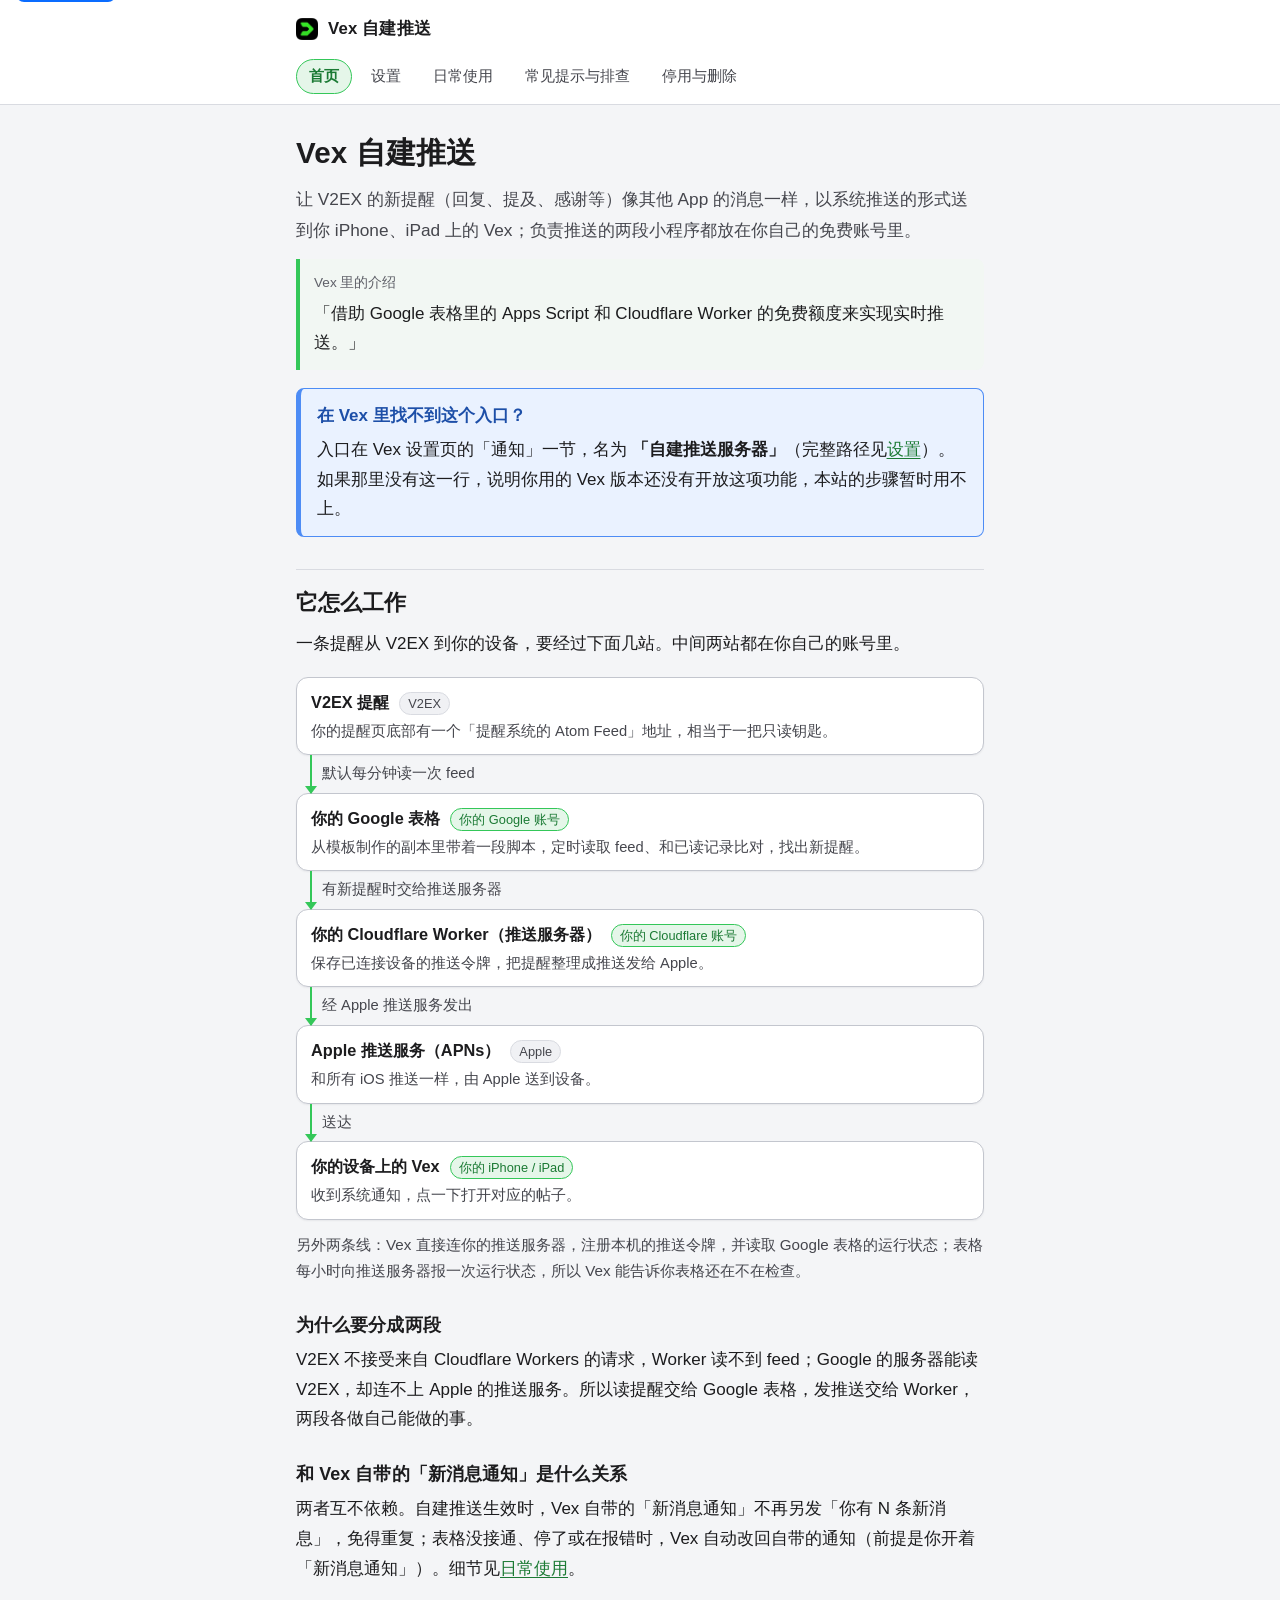
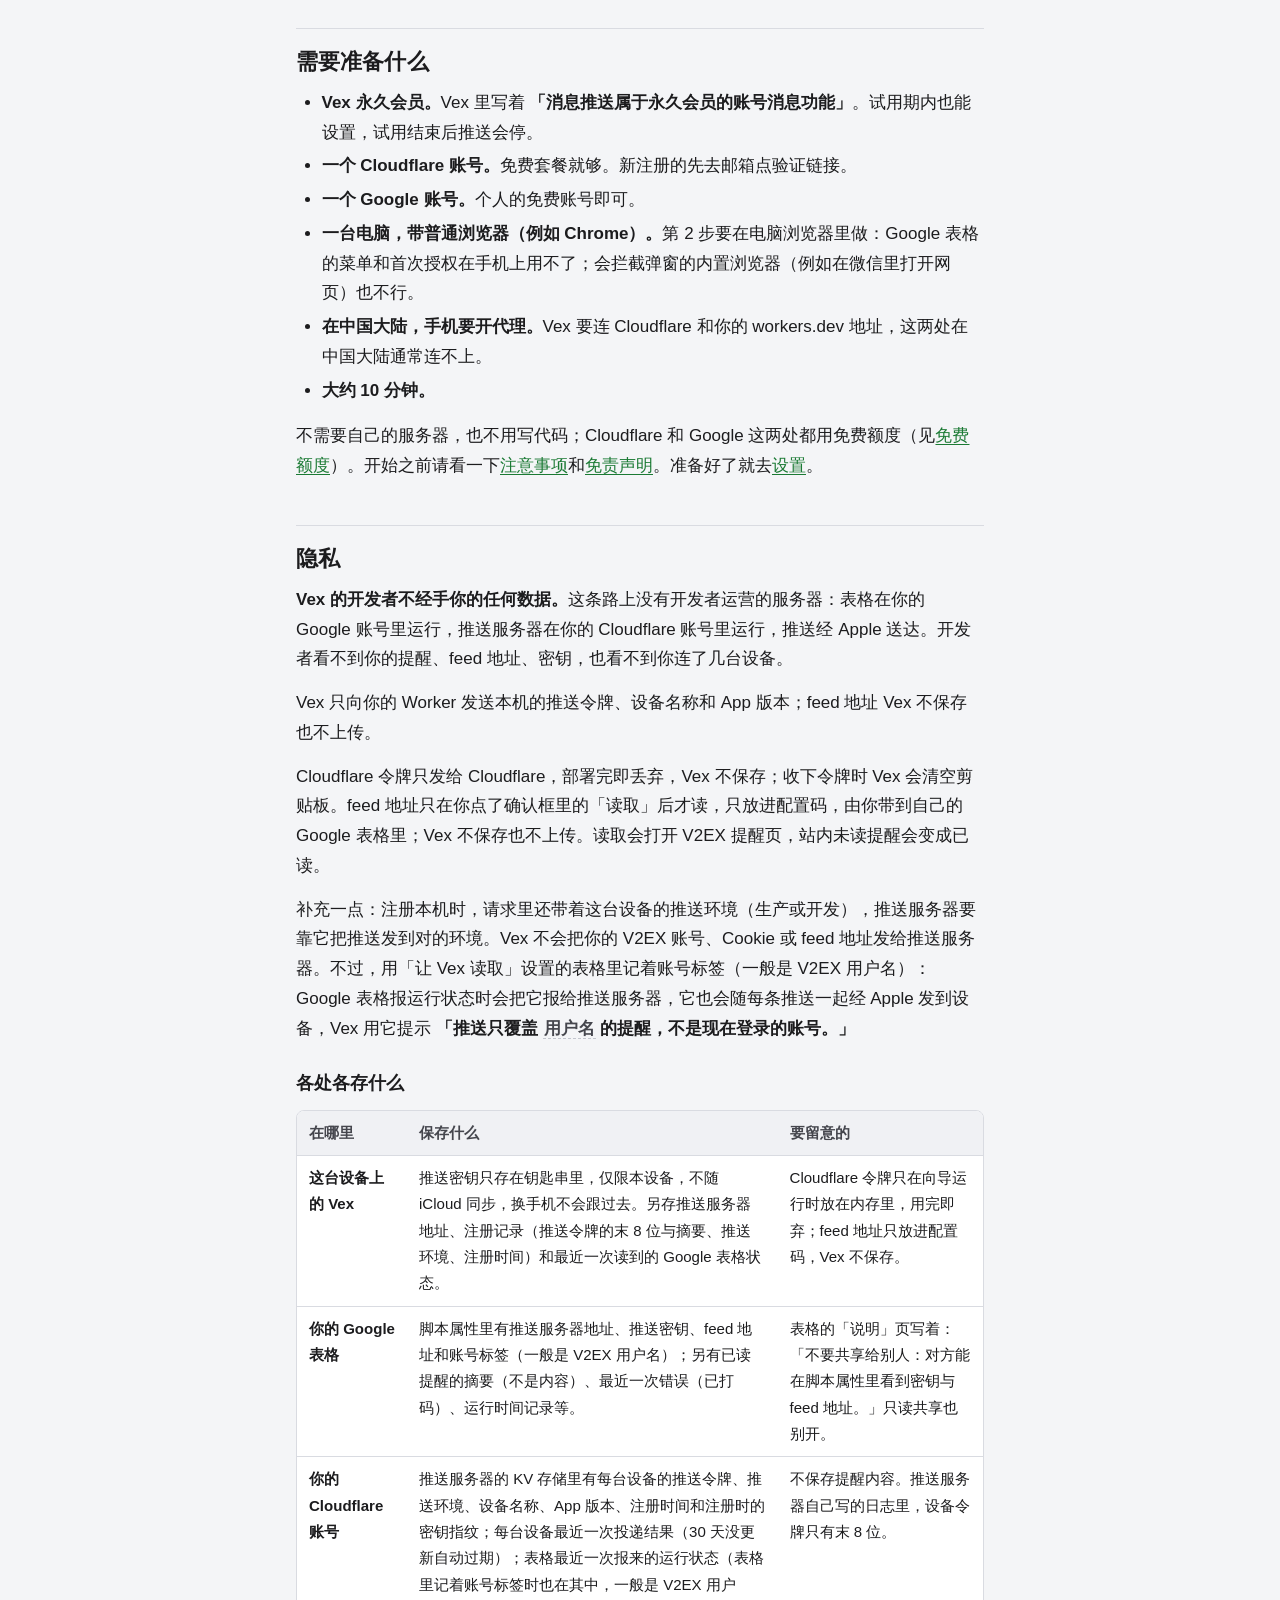
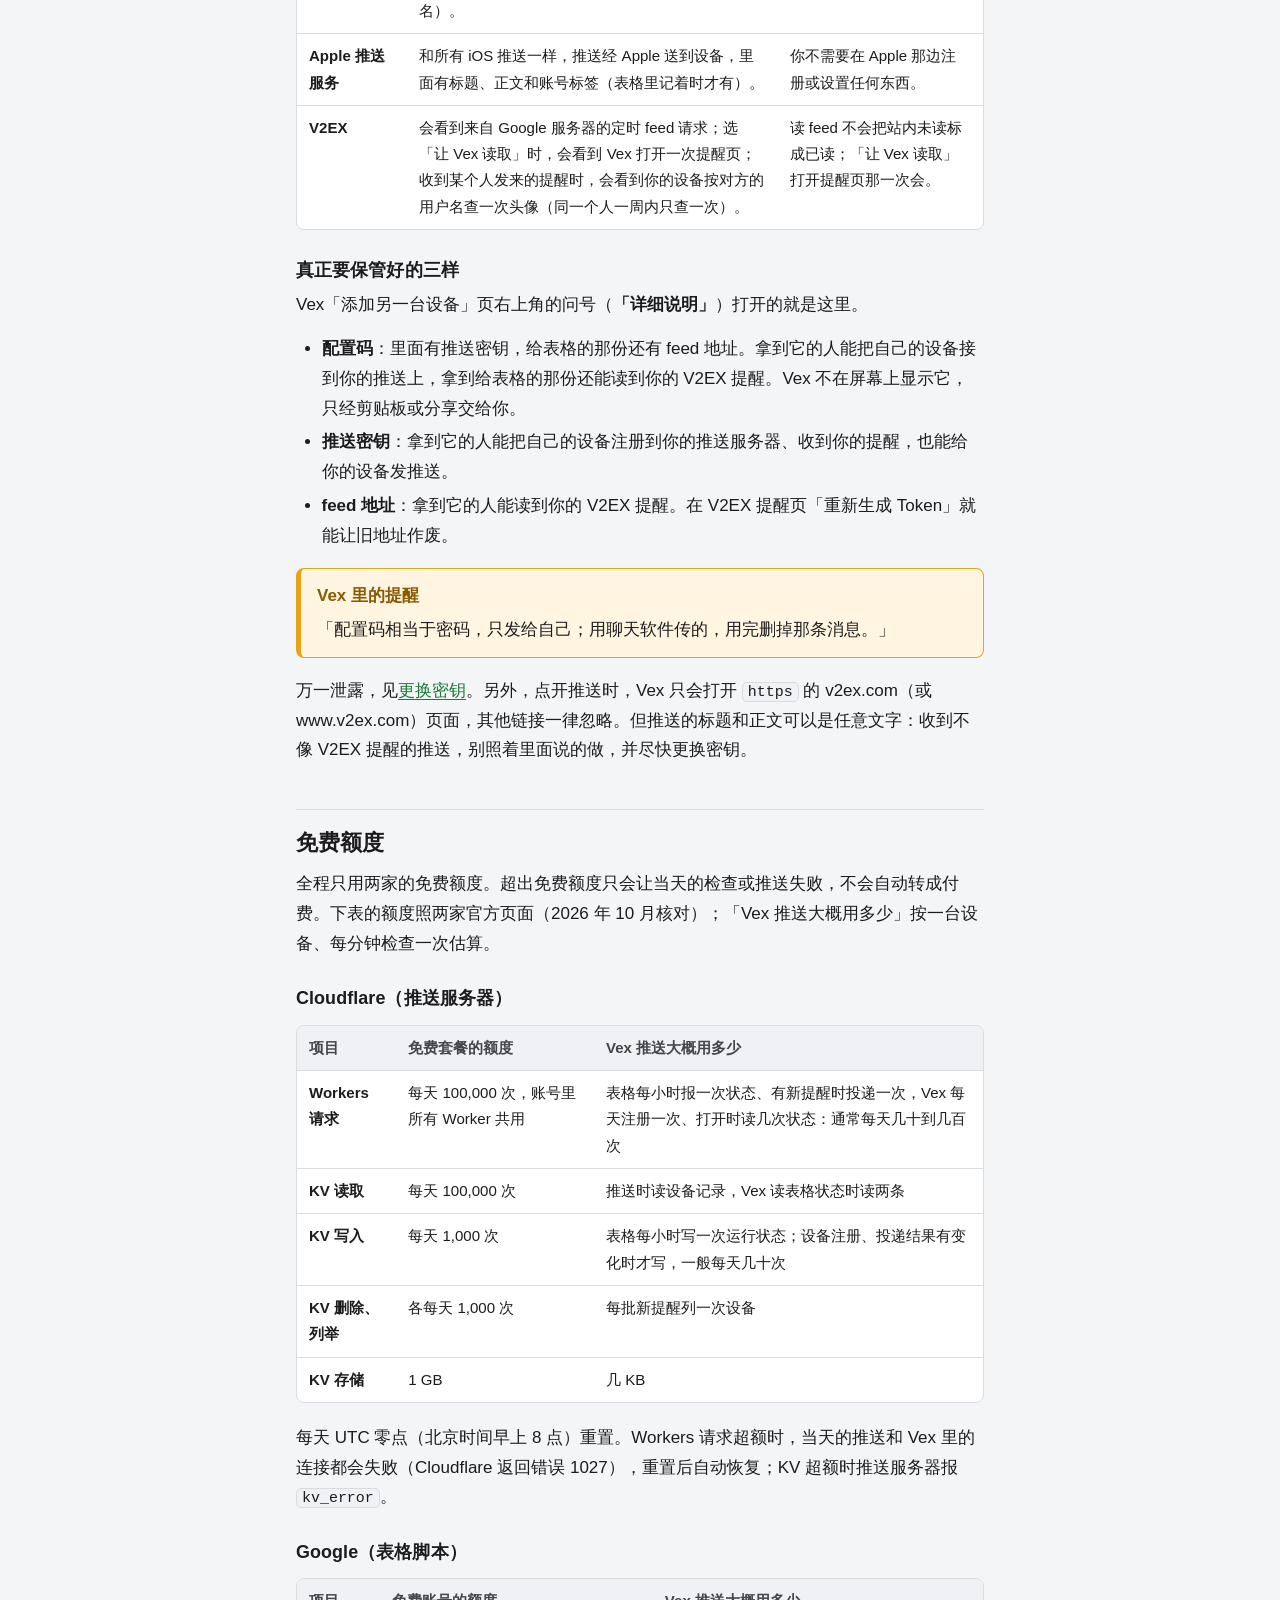
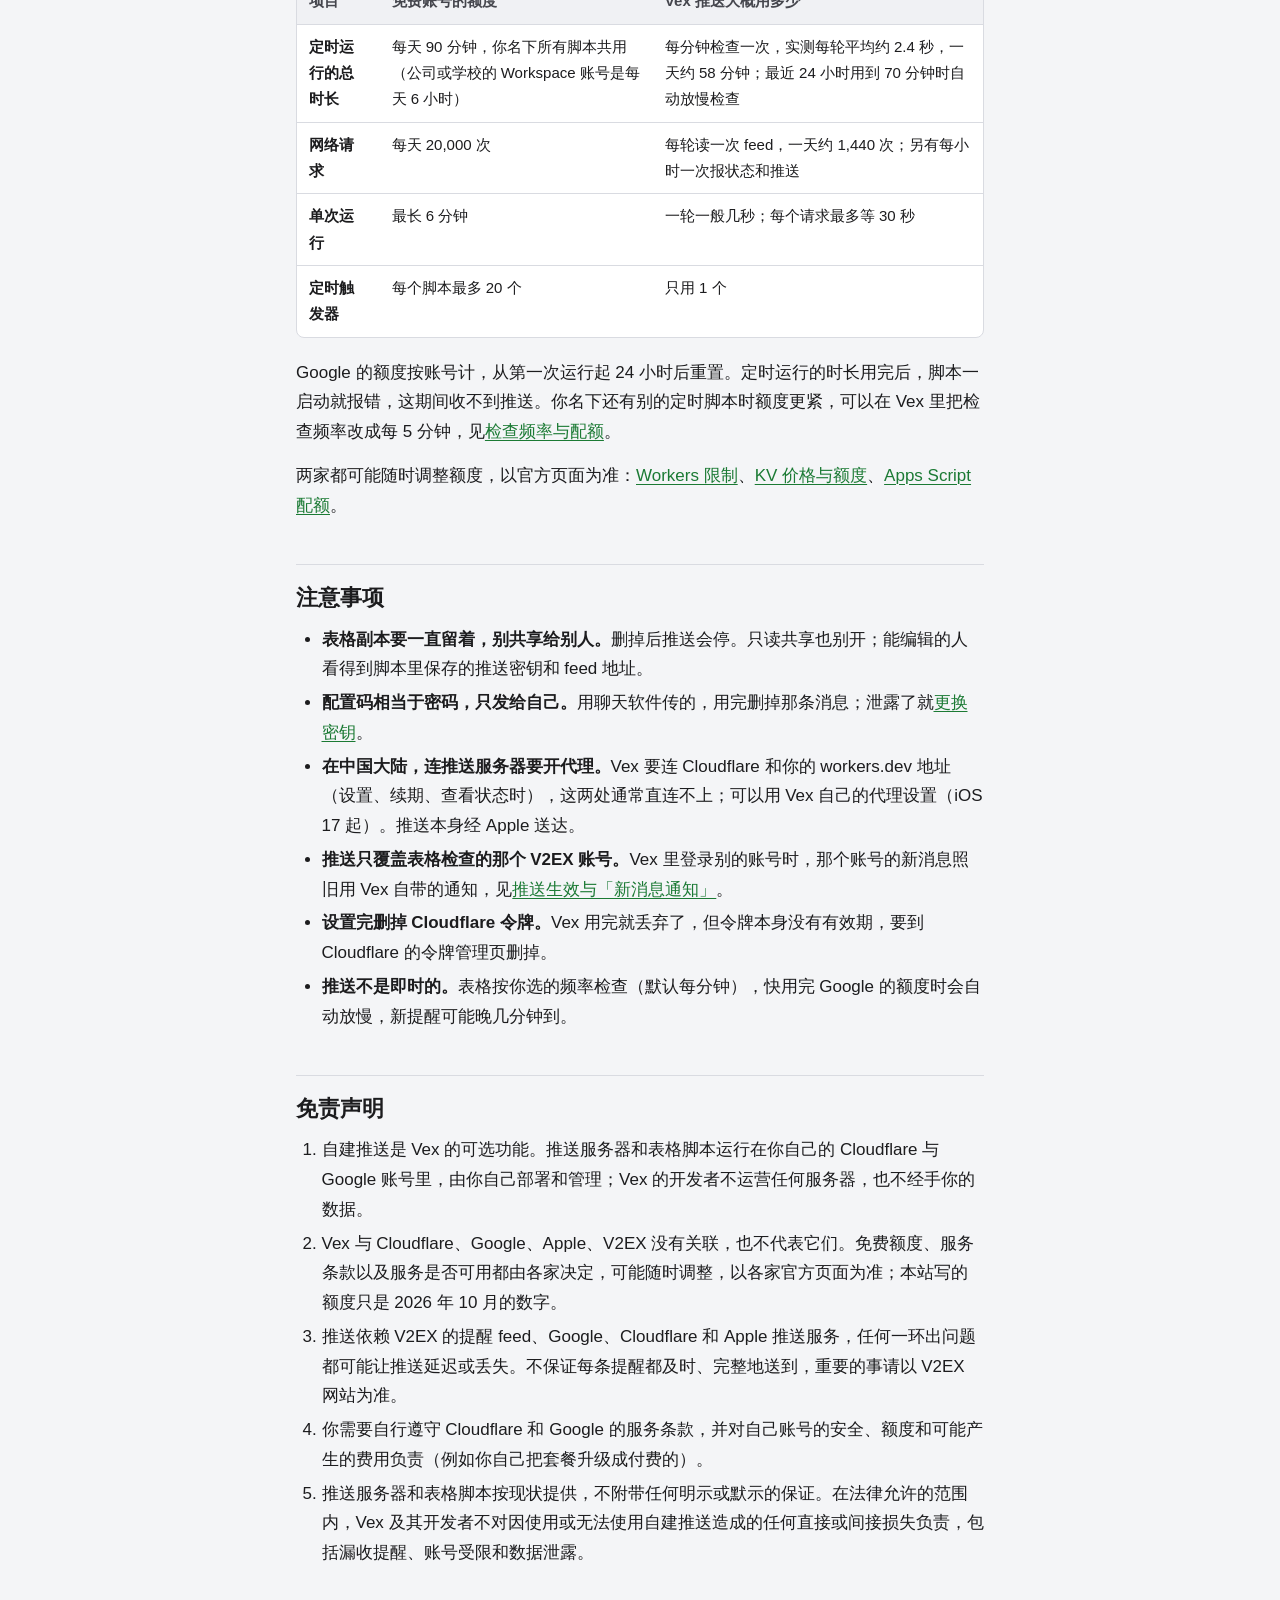
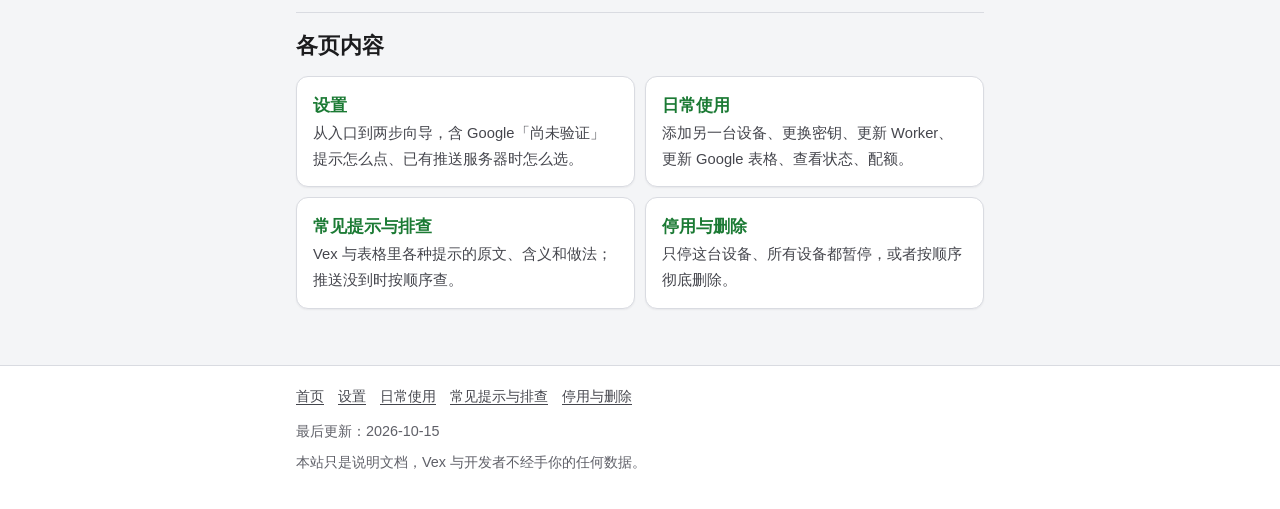
==== commit 812fccce: "docs: 页眉换成 Vex 图标；更换密钥、未设置页、添加另一台设备跟上 App 现在的说法 - 页眉左边的绿方块换成 Vex 默认的翠绿图标（vex-icon.png），去掉红点 - 更换密钥：状" ====
--- a/index.html
+++ b/index.html
@@ -13,7 +13,7 @@
 
 <header class="site-header">
   <div class="wrap">
-    <a class="brand" href="index.html"><span class="brand-mark" aria-hidden="true"></span>Vex 自建推送</a>
+    <a class="brand" href="index.html"><img class="brand-mark" src="vex-icon.png" alt="" width="22" height="22">Vex 自建推送</a>
     <nav class="site-nav" aria-label="页面导航">
       <ul>
         <li><a href="index.html" aria-current="page">首页</a></li>
@@ -148,6 +148,7 @@
   </div>
 
   <h3 id="secrets">真正要保管好的三样</h3>
+  <p>Vex「添加另一台设备」页右上角的问号（<span class="ui">「详细说明」</span>）打开的就是这里。</p>
   <ul>
     <li><strong>配置码</strong>：里面有推送密钥，给表格的那份还有 feed 地址。拿到它的人能把自己的设备接到你的推送上，拿到给表格的那份还能读到你的 V2EX 提醒。Vex 不在屏幕上显示它，只经剪贴板或分享交给你。</li>
     <li><strong>推送密钥</strong>：拿到它的人能把自己的设备注册到你的推送服务器、收到你的提醒，也能给你的设备发推送。</li>
--- a/style.css
+++ b/style.css
@@ -162,26 +162,12 @@
   letter-spacing: 0.01em;
 }
 
+/* Vex 的 App 图标（默认的翠绿，圆角与透明边角已在图里） */
 .brand-mark {
-  display: inline-block;
+  display: block;
   width: 22px;
   height: 22px;
-  border-radius: 7px;
-  background: var(--accent);
-  position: relative;
   flex: none;
-}
-
-.brand-mark::after {
-  content: "";
-  position: absolute;
-  right: -3px;
-  top: -3px;
-  width: 9px;
-  height: 9px;
-  border-radius: 50%;
-  background: #ff3b30;
-  border: 2px solid var(--surface);
 }
 
 .site-nav ul {
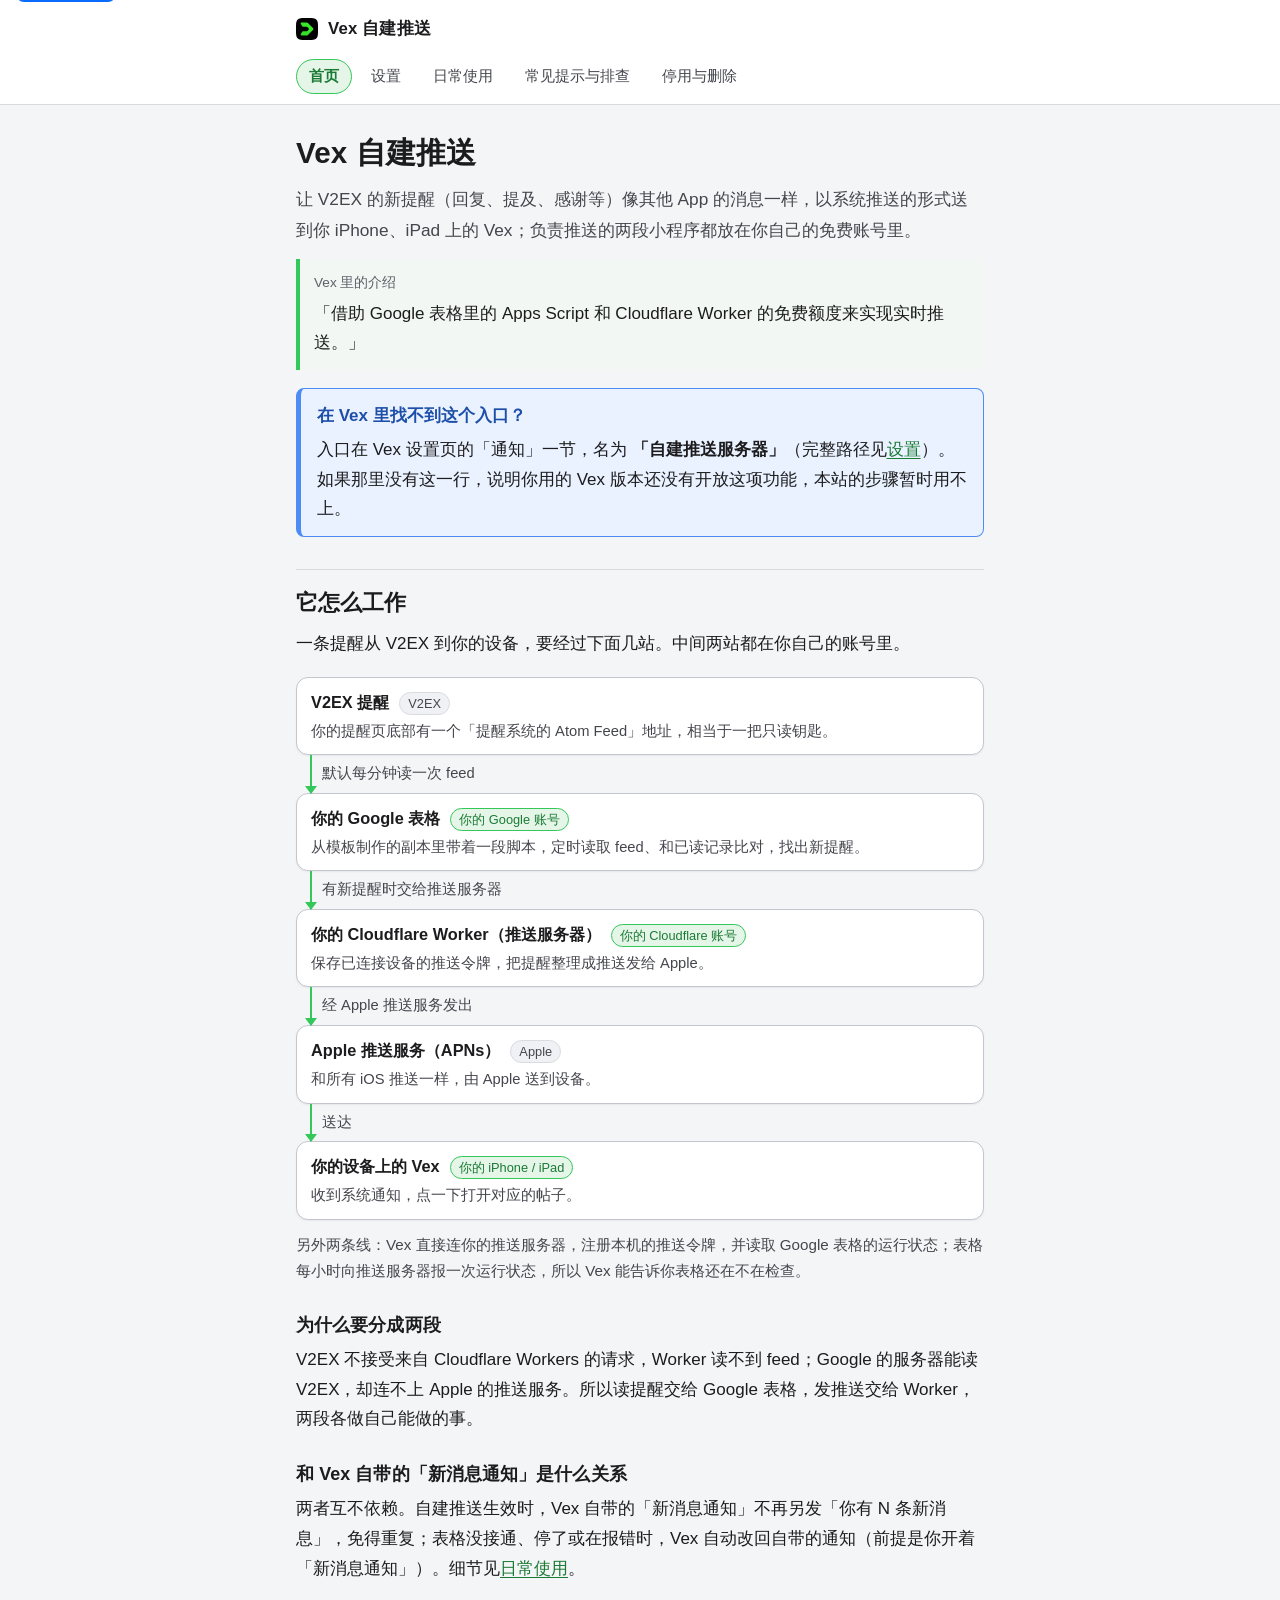
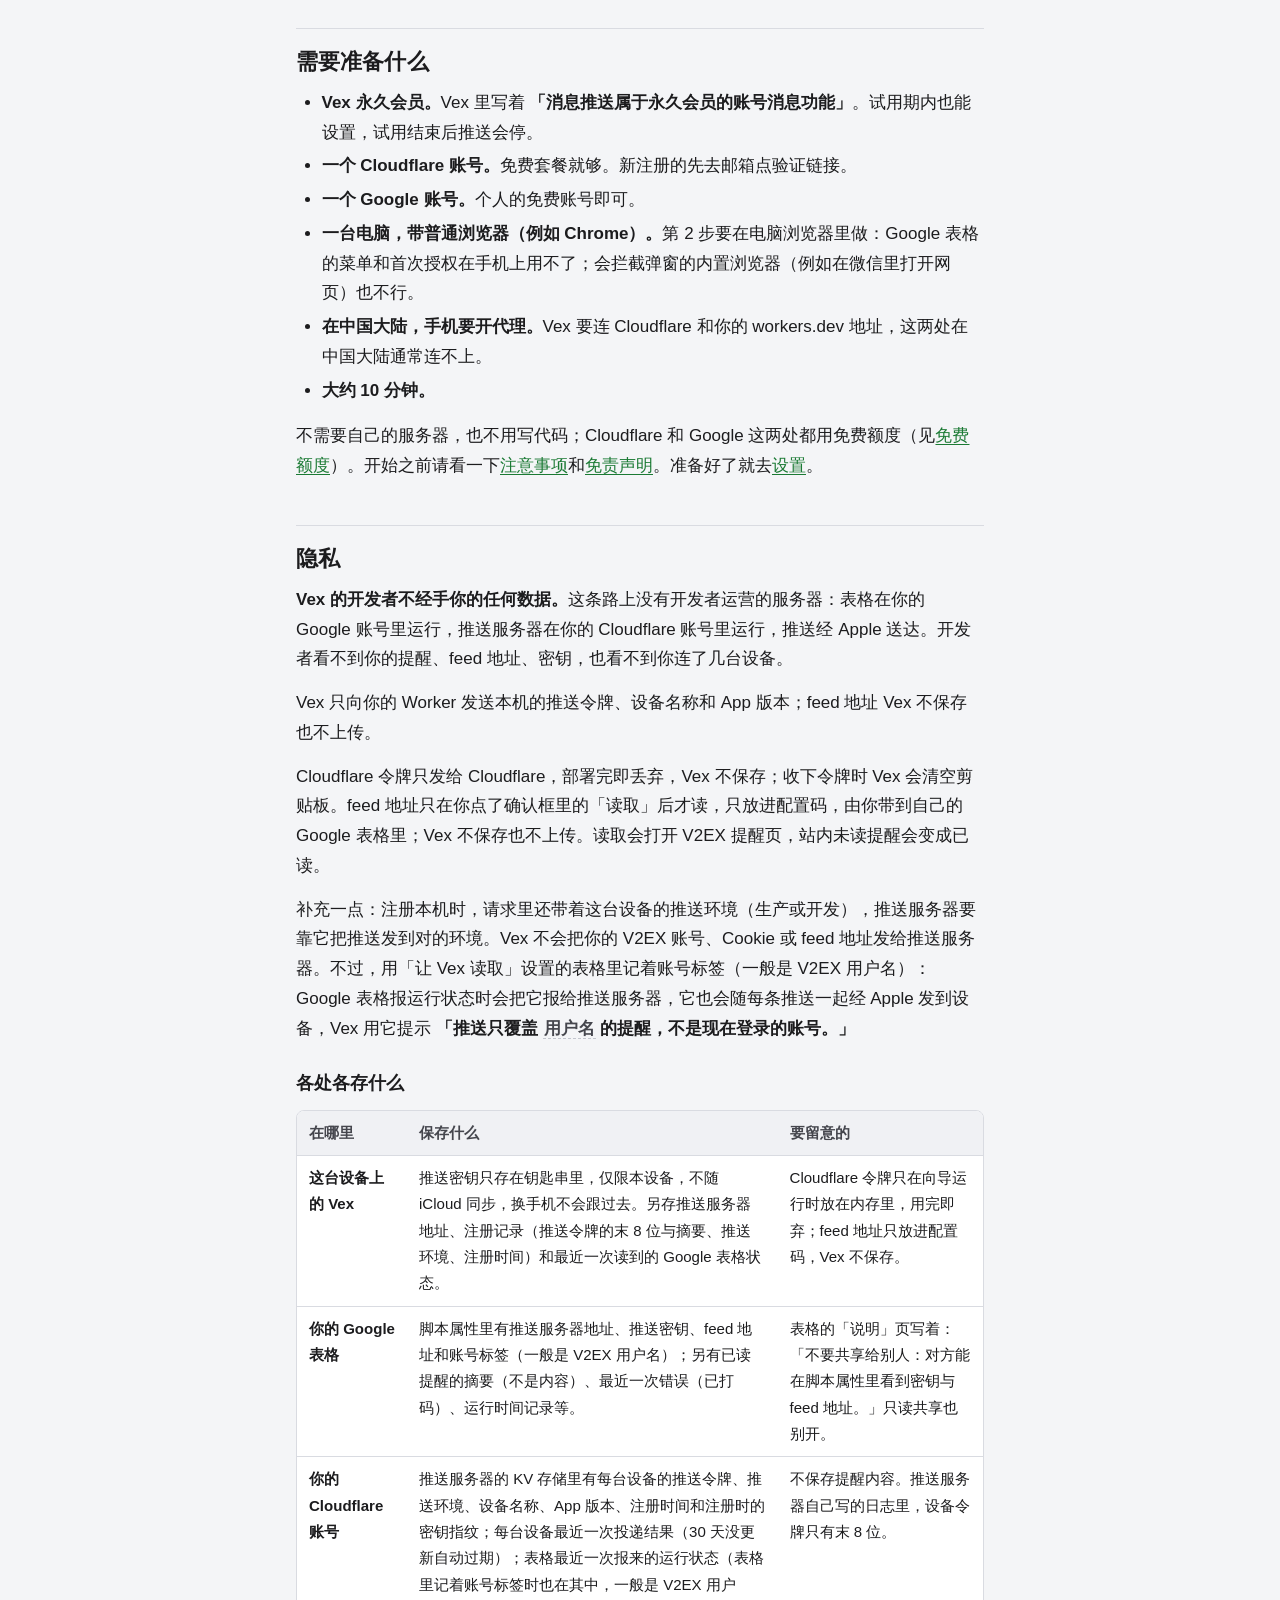
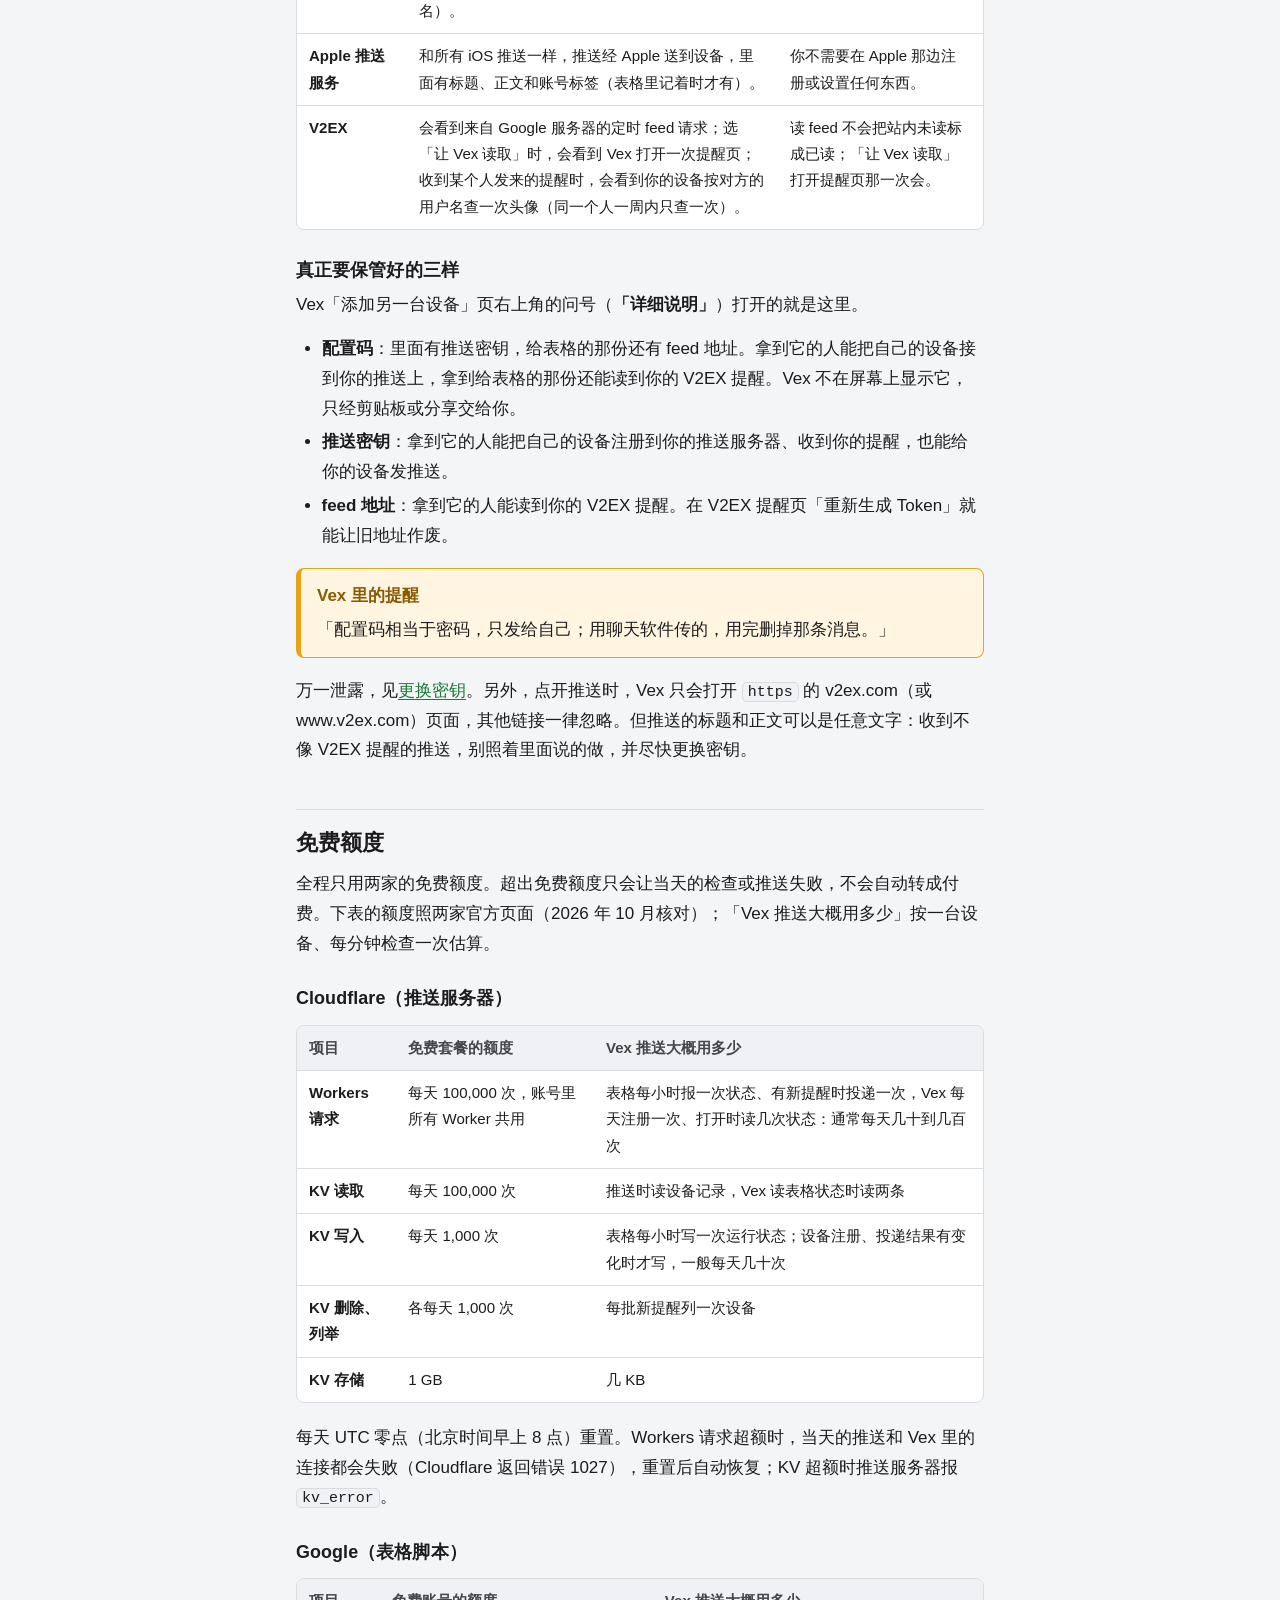
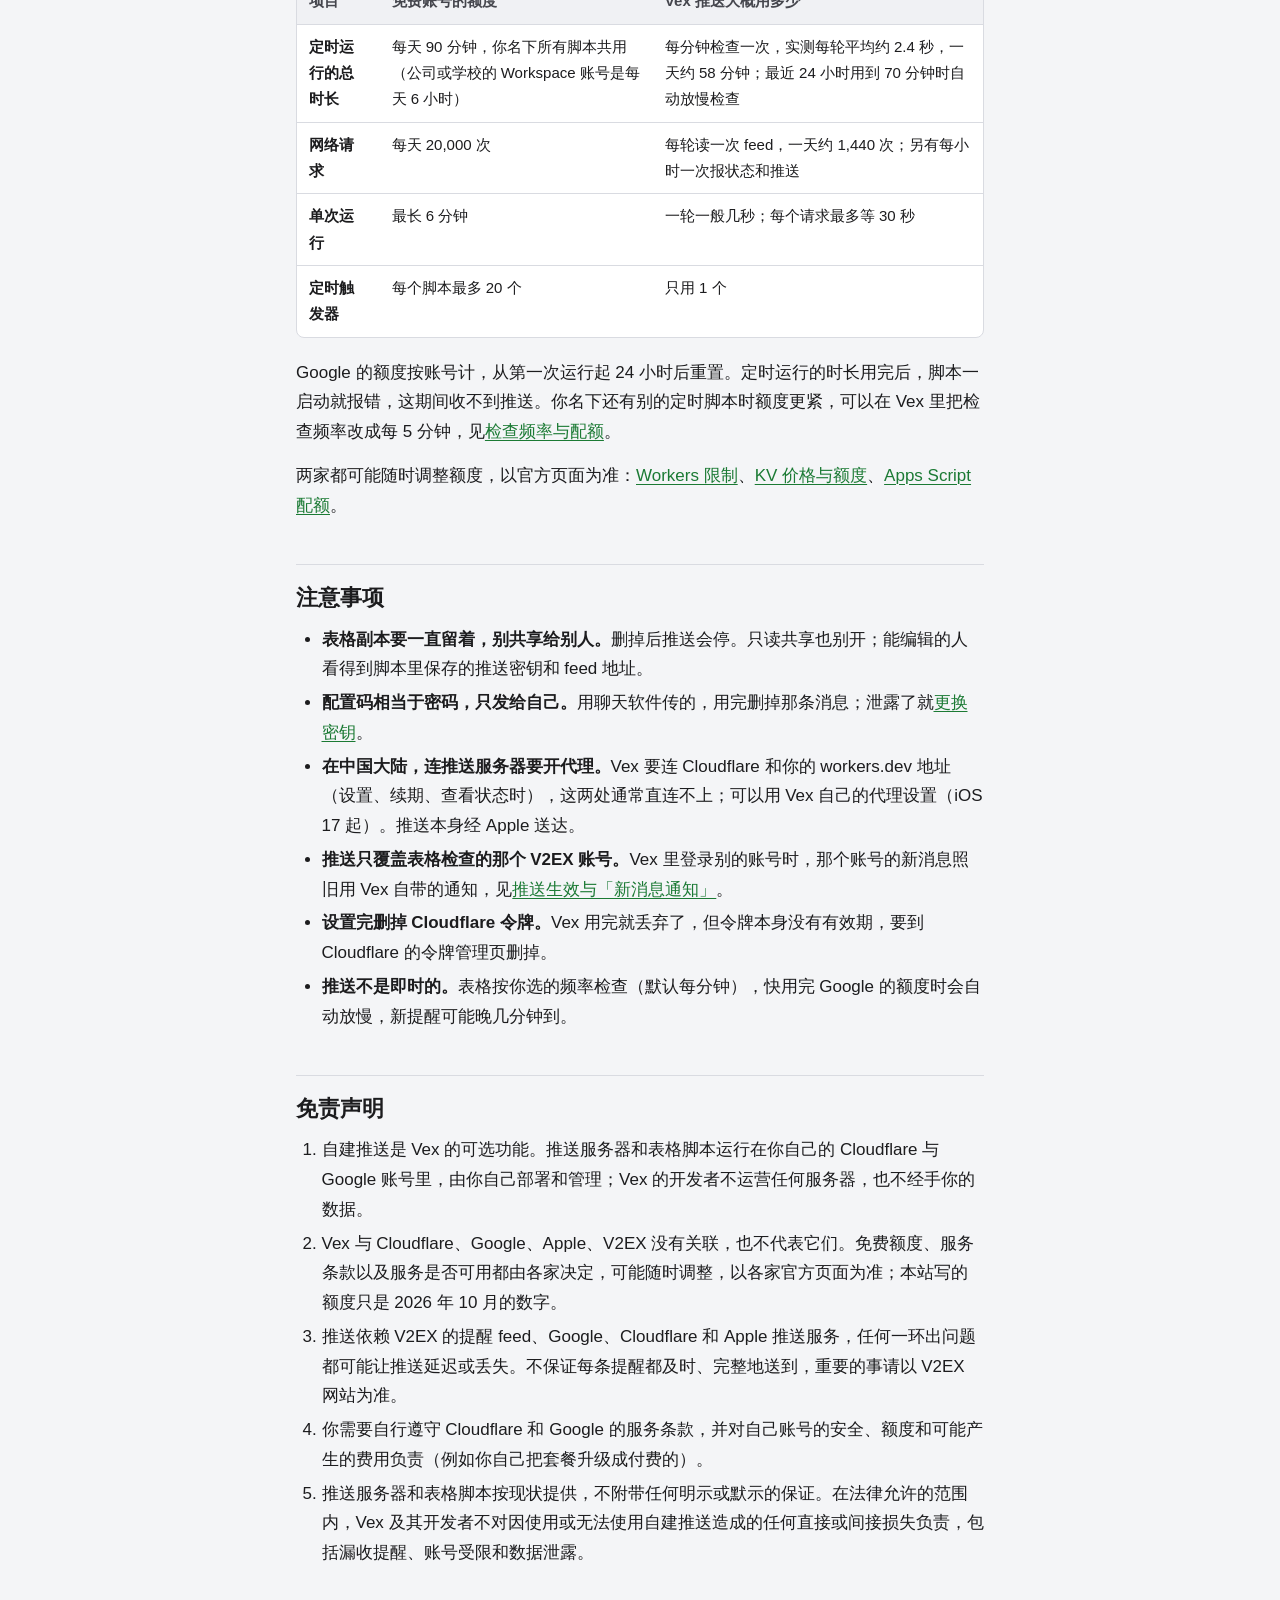
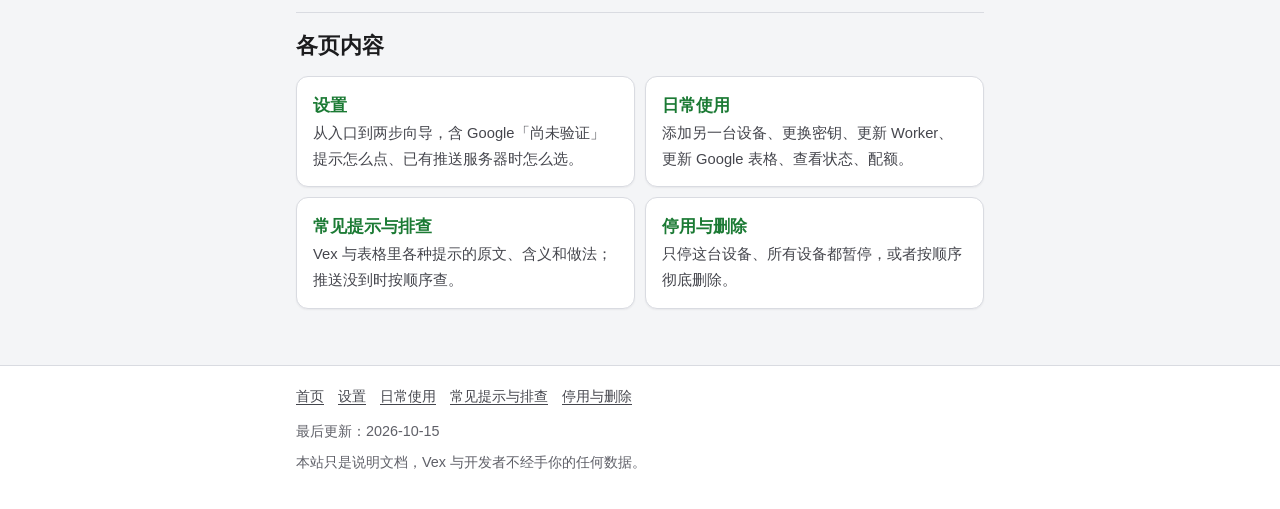
==== commit da83edda: "docs: 页眉图标改成平面 SVG，去掉玻璃渲染图边缘的浅灰描边 玻璃预览图四周带一圈半透明的高光边，在深色页眉上像脏边。改用 App 图标源文件里的箭头路径加纯黑底画成 SVG，圆角照原图标量过（" ====
--- a/index.html
+++ b/index.html
@@ -13,7 +13,7 @@
 
 <header class="site-header">
   <div class="wrap">
-    <a class="brand" href="index.html"><img class="brand-mark" src="vex-icon.png" alt="" width="22" height="22">Vex 自建推送</a>
+    <a class="brand" href="index.html"><img class="brand-mark" src="vex-icon.svg" alt="" width="22" height="22">Vex 自建推送</a>
     <nav class="site-nav" aria-label="页面导航">
       <ul>
         <li><a href="index.html" aria-current="page">首页</a></li>
--- a/style.css
+++ b/style.css
@@ -162,7 +162,7 @@
   letter-spacing: 0.01em;
 }
 
-/* Vex 的 App 图标（默认的翠绿，圆角与透明边角已在图里） */
+/* Vex 的 App 图标：默认的翠绿，按 App 里的符号源文件画成平面 SVG（不带玻璃边缘的高光，深色页眉上边缘干净） */
 .brand-mark {
   display: block;
   width: 22px;
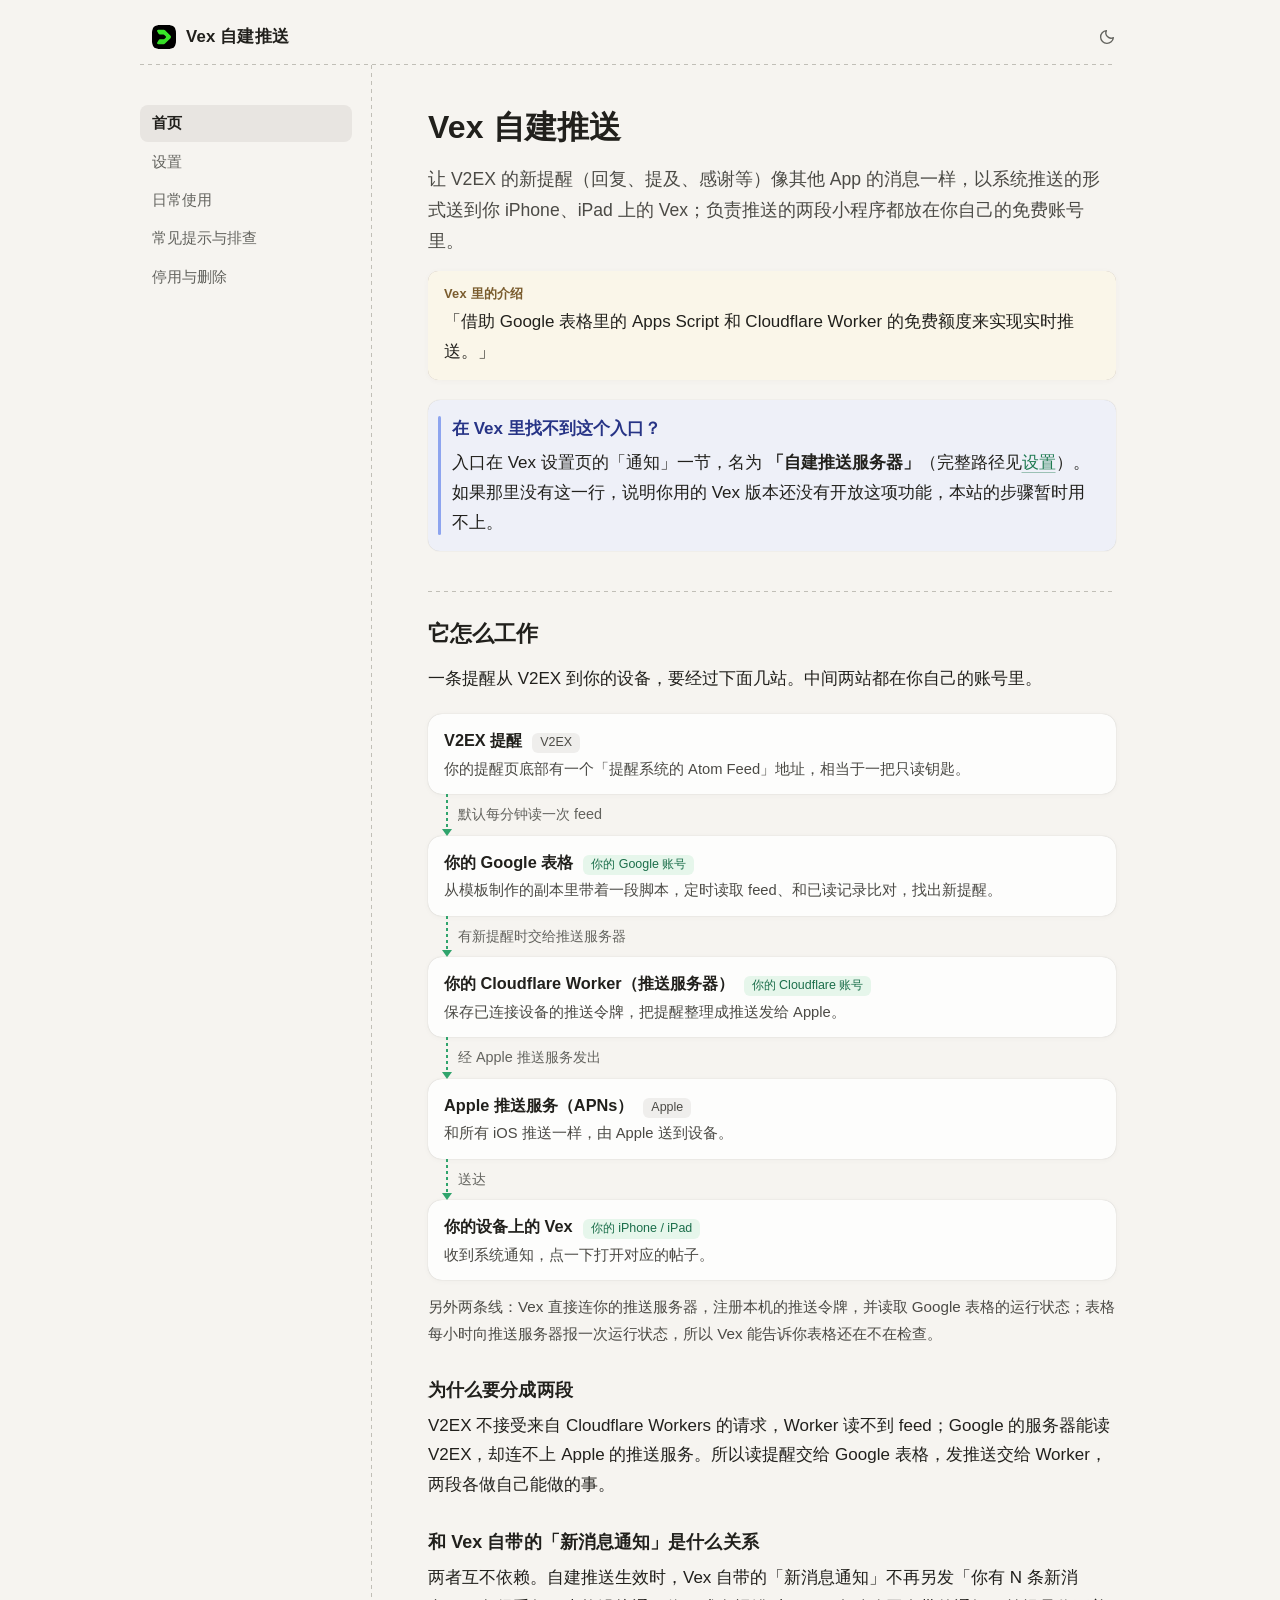
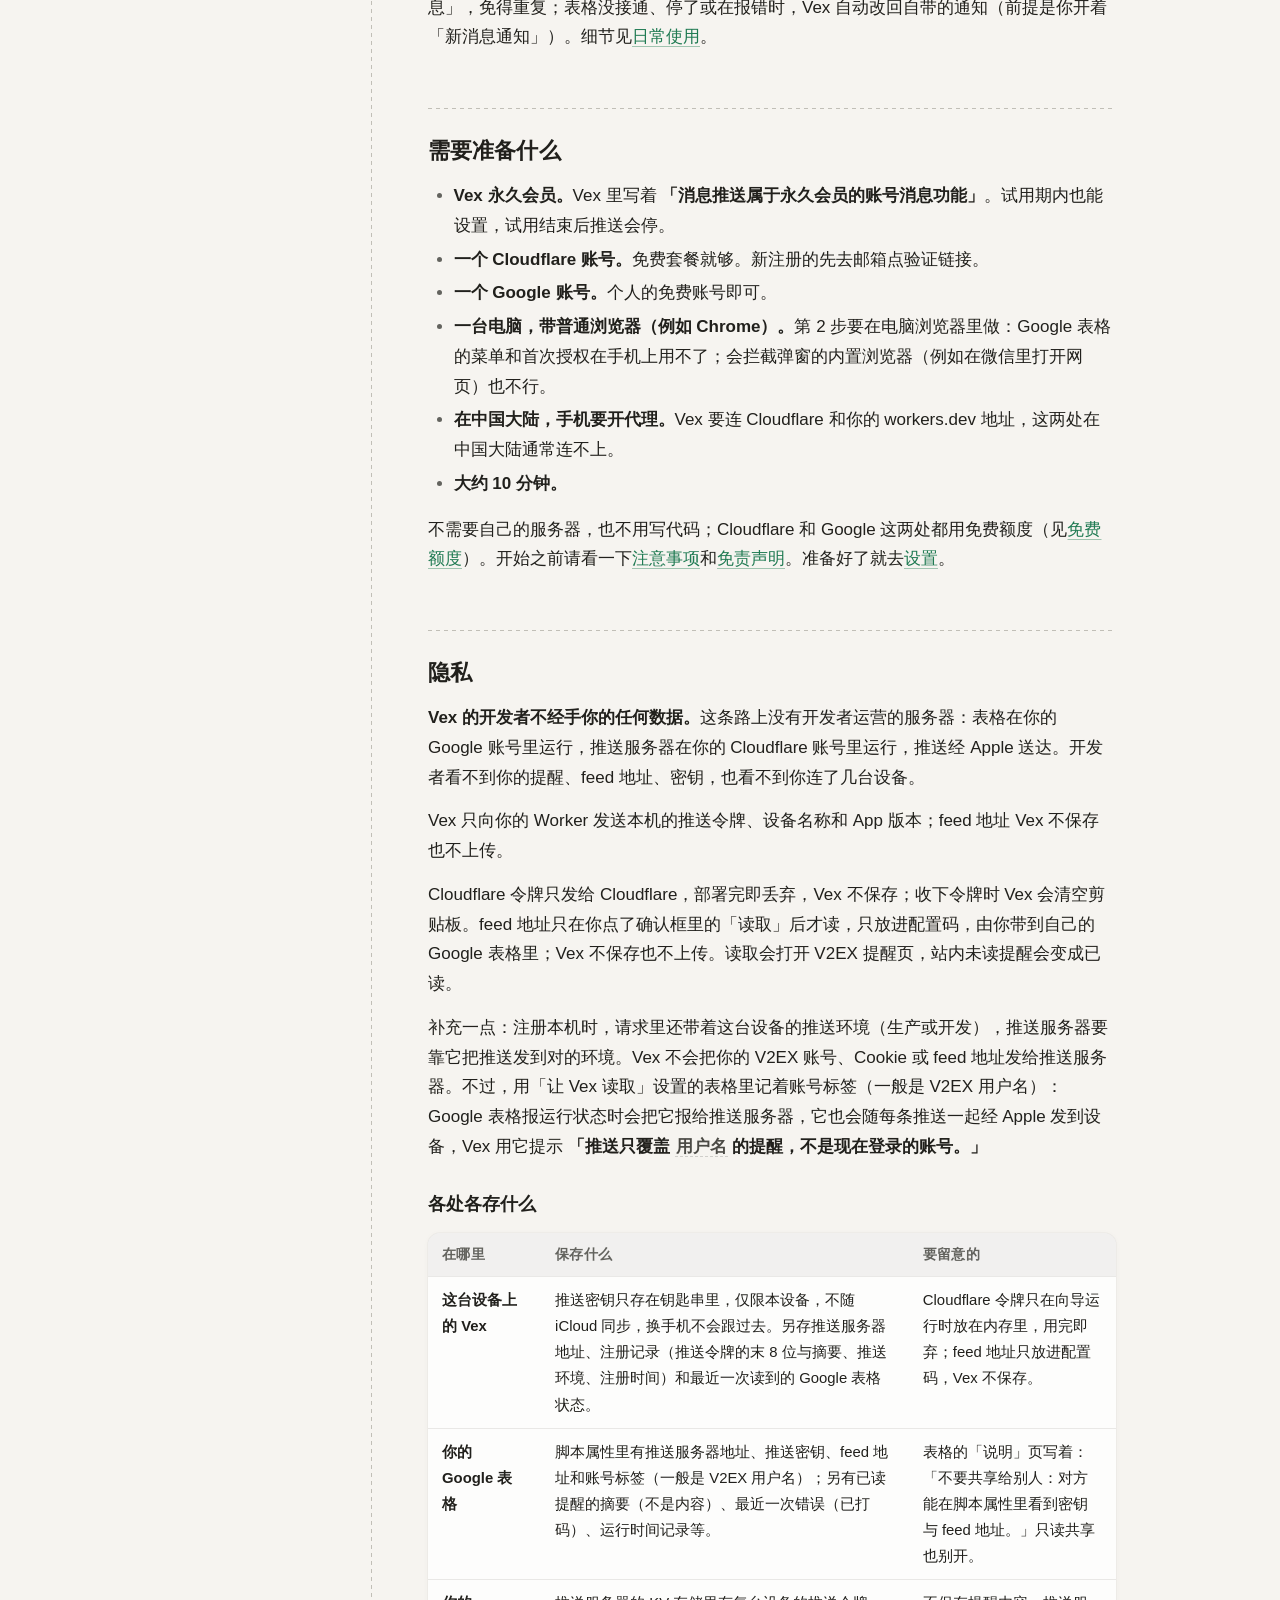
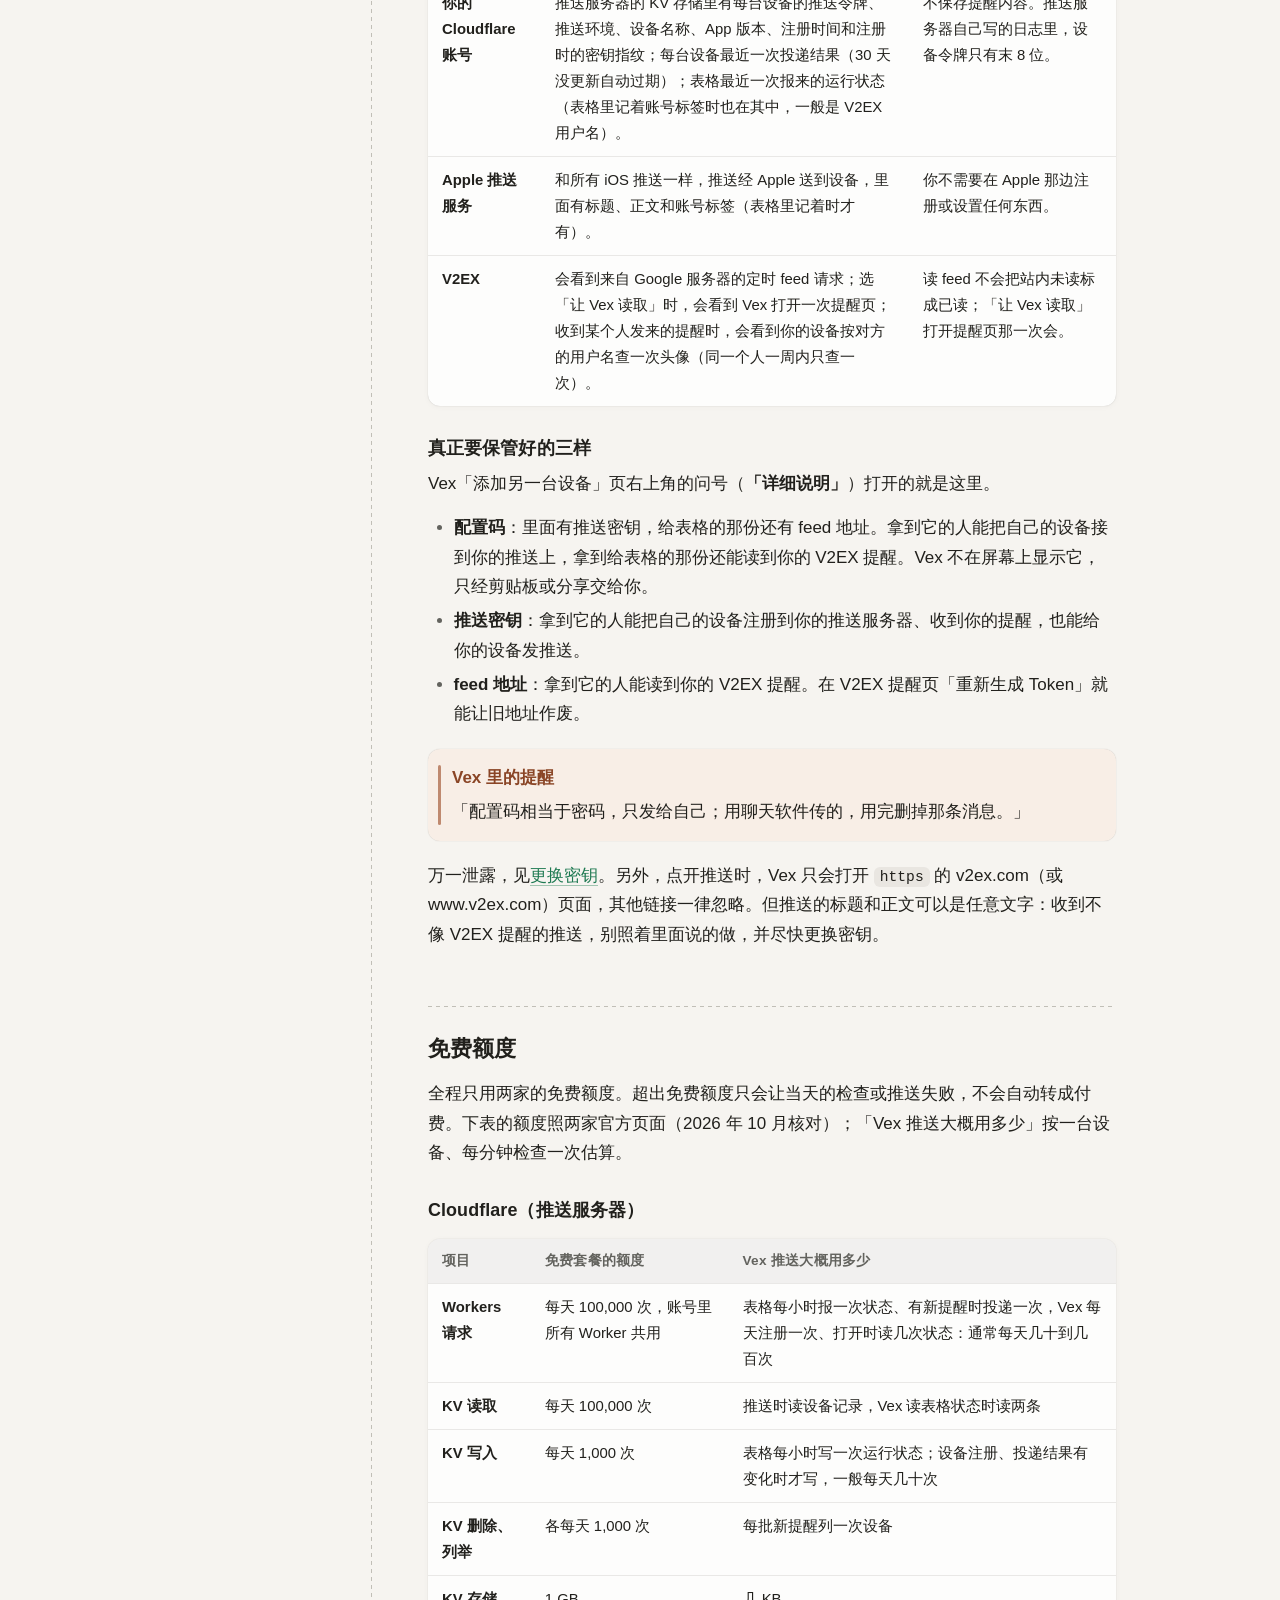
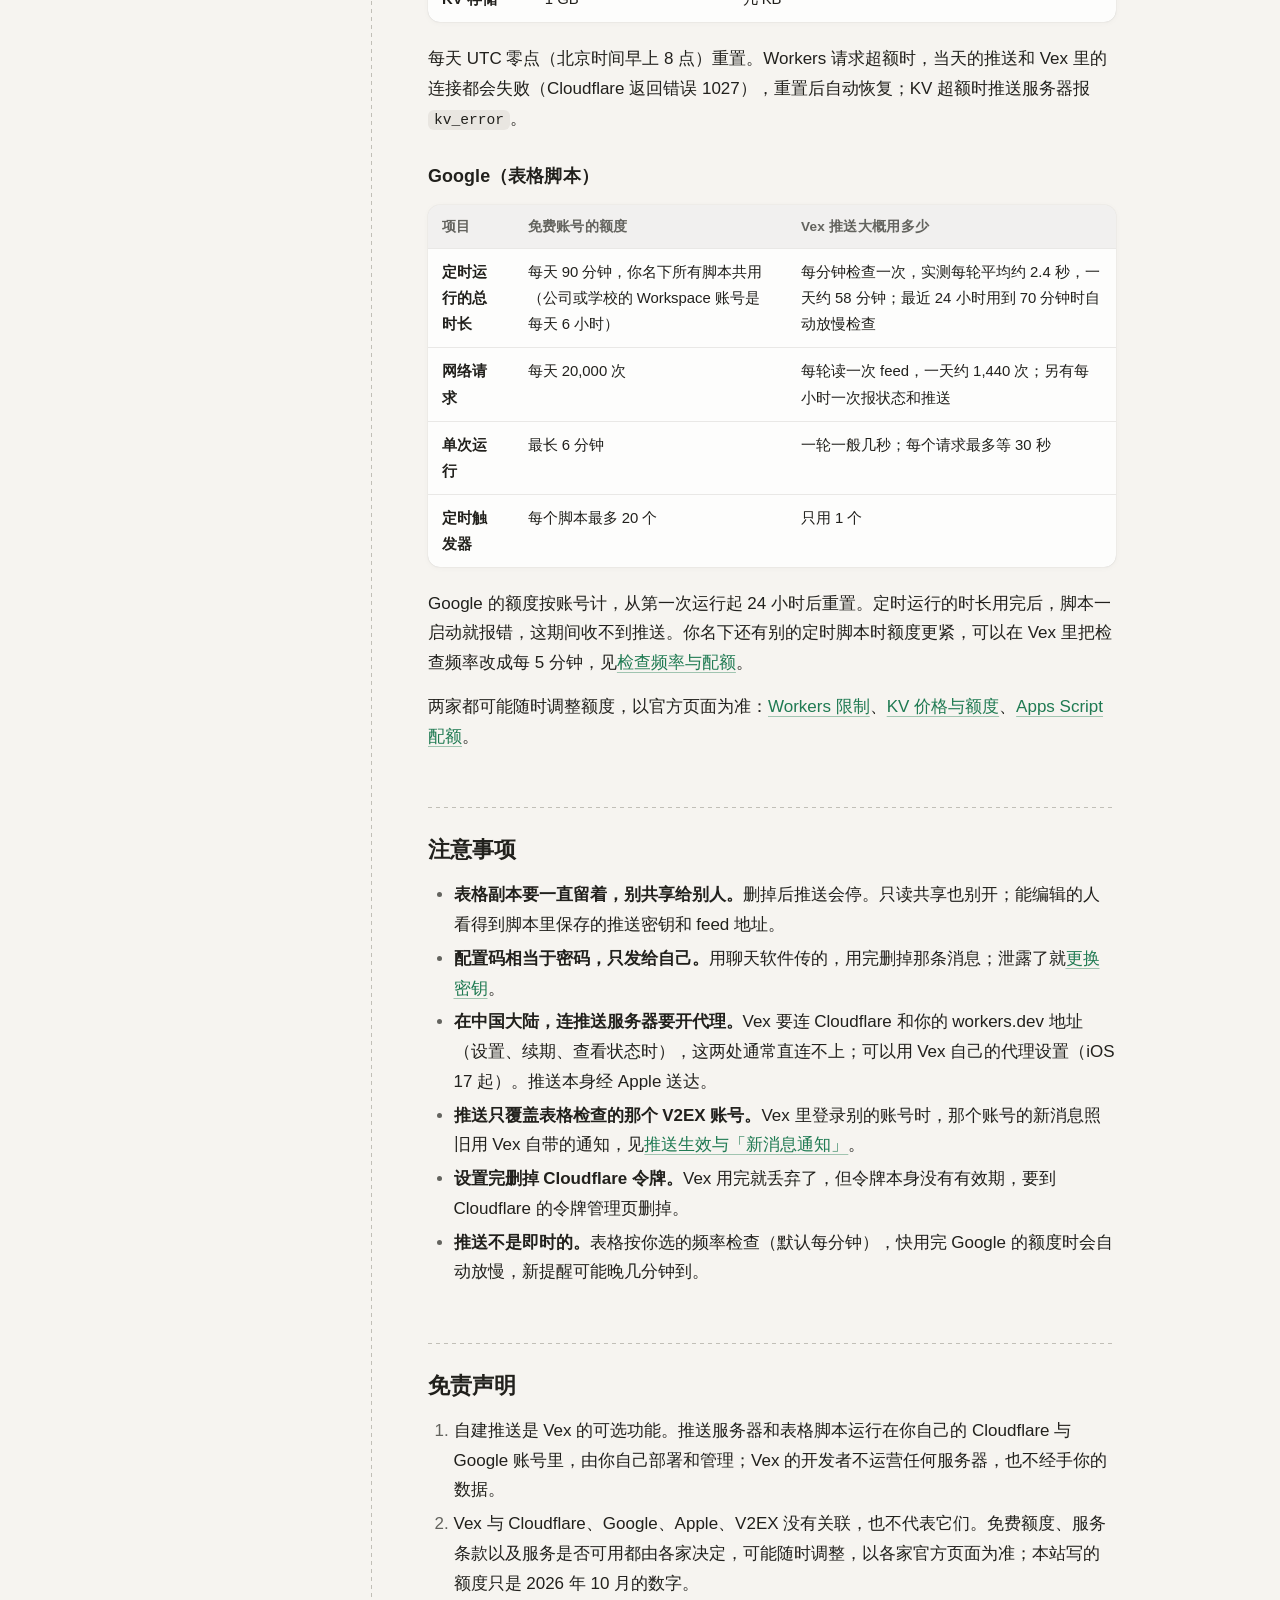
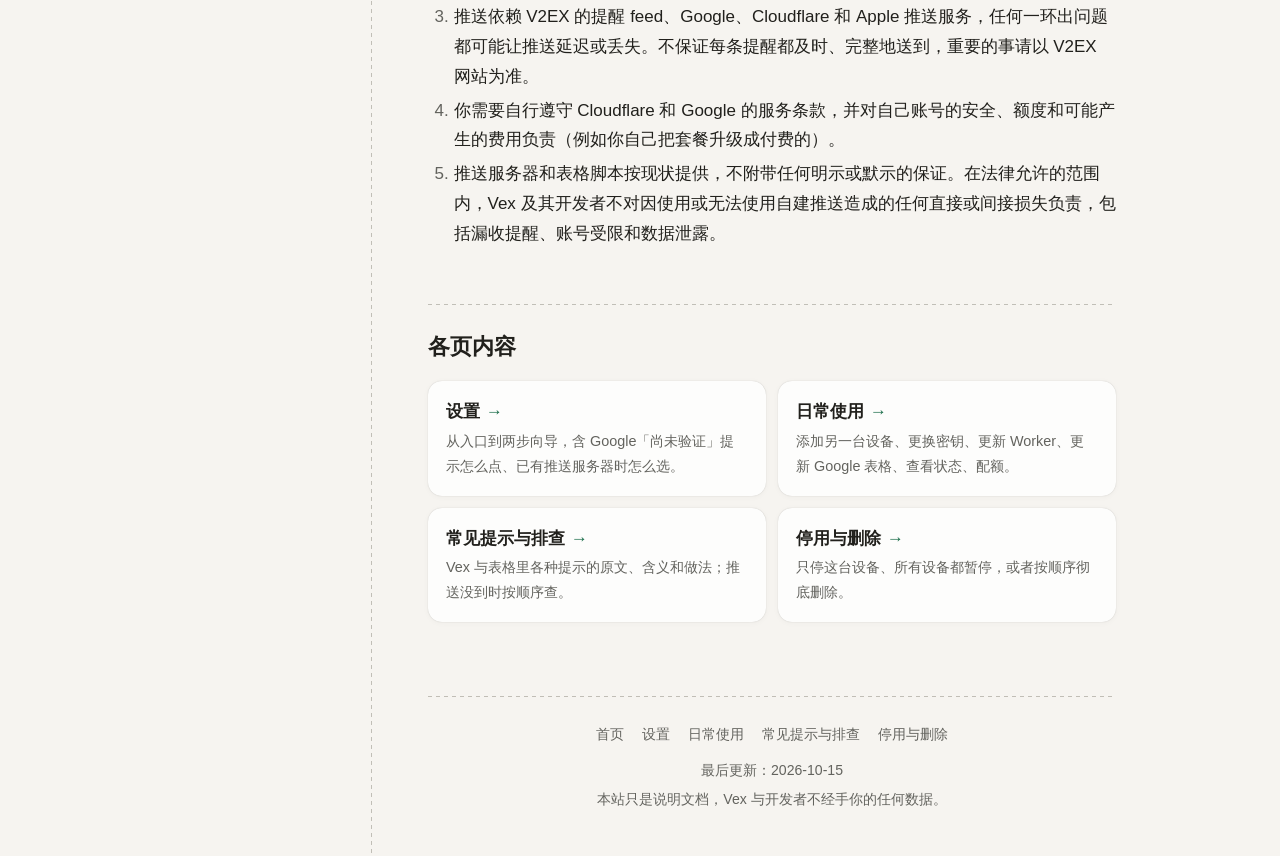
==== commit 624669ae: "docs: 右上角加深浅色切换按钮 - 默认跟随系统；点按钮切到另一种并记在本机浏览器里（localStorage），换页、重开都保持；   切回和系统一样的那种时不再记，恢复跟随系统 - 新增 th" ====
--- a/index.html
+++ b/index.html
@@ -7,6 +7,7 @@
 <meta name="description" content="Vex 自建推送的说明：用你自己的 Google 表格和 Cloudflare Worker，把 V2EX 的新提醒推送到 iPhone、iPad 上的 Vex。">
 <title>Vex 自建推送</title>
 <link rel="stylesheet" href="style.css">
+<script src="theme.js"></script>
 </head>
 <body>
 <a class="skip-link" href="#main">跳到正文</a>
@@ -23,6 +24,10 @@
         <li><a href="remove.html">停用与删除</a></li>
       </ul>
     </nav>
+    <button class="theme-toggle" type="button" aria-label="切换深浅色" hidden>
+      <svg class="icon-moon" viewBox="0 0 24 24" width="18" height="18" aria-hidden="true" focusable="false"><path d="M11.16 3.54A8.5 8.5 0 1 0 20.46 12.84 7 7 0 0 1 11.16 3.54z"/></svg>
+      <svg class="icon-sun" viewBox="0 0 24 24" width="18" height="18" aria-hidden="true" focusable="false"><circle cx="12" cy="12" r="4"/><path d="M12 2.5V5M12 19v2.5M2.5 12H5M19 12h2.5M5.28 5.28l1.77 1.77M16.95 16.95l1.77 1.77M5.28 18.72l1.77-1.77M16.95 7.05l1.77-1.77"/></svg>
+    </button>
   </div>
 </header>
 
--- a/style.css
+++ b/style.css
@@ -1,85 +1,181 @@
-/* Vex 自建推送说明网站：纯 CSS，无外部字体与脚本。 */
+/* Vex 自建推送说明网站：纯 CSS，无外部字体与脚本。
+   配色走暖沙色系：米白底、暖近黑字、白卡片配发丝阴影、虚线分隔；
+   中性色与绿、蓝、红几档色值取自 Radix Colors（MIT 许可）的 sand / green / indigo / red 色阶。 */
 
 :root {
   color-scheme: light dark;
 
-  --bg: #f4f5f7;
-  --surface: #ffffff;
-  --surface-2: #f0f1f4;
-  --text: #1c1c1e;
-  --text-2: #45464d;
-  --text-3: #5f6068;
-  --border: #d9dbe1;
-  --border-strong: #c3c6ce;
-
-  --accent: #34c759;
-  --accent-strong: #1b7a34;
-  --accent-soft: #e5f6e9;
-  --accent-on: #ffffff;
-
-  --link: #1b7a34;
-  --link-hover: #135a26;
-  --focus: #0a6cff;
-
-  --note-bg: #eaf2ff;
-  --note-border: #4d8cf5;
-  --note-title: #1d4fa8;
-  --warn-bg: #fff5e0;
-  --warn-border: #e8a317;
-  --warn-title: #8a5a00;
-  --danger-bg: #ffecec;
-  --danger-border: #e5484d;
-  --danger-title: #a51d24;
-
-  --quote-bg: #f2f7f3;
-  --kbd-bg: #f6f7f9;
-  --kbd-border: #c9ccd3;
-
-  --radius: 12px;
-  --radius-sm: 8px;
-  --shadow: 0 1px 2px rgba(16, 24, 40, 0.06);
+  --bg: #f6f4f0;
+  --surface: #fdfdfc;
+  --surface-2: #f1f0ef;
+  --text: #21201c;
+  --text-2: #4b4a45;
+  --text-3: #63635e;
+  --border: #e9e8e6;
+  --border-strong: #cfceca;
+
+  /* 发丝阴影代替描边；虚线分隔；按下与选中的浅底 */
+  --hairline: rgba(85, 81, 74, 0.32);
+  --shadow: 0 0 1px var(--hairline), 0 1px 6px rgba(0, 0, 0, 0.035);
+  --shadow-raised: 0 0 1px rgba(85, 81, 74, 0.4), 0 6px 18px rgba(0, 0, 0, 0.07);
+  --dash: rgba(25, 20, 0, 0.24);
+  --tint: rgba(32, 16, 0, 0.063);
+
+  /* 步骤、清单的序号用近黑底 */
+  --ink: #21201c;
+  --ink-on: #fdfdfc;
+
+  --accent: #30a46c;
+  --accent-strong: #1b6e4a;
+  --accent-soft: #e6f6eb;
+
+  --link: #1f7a52;
+  --link-line: rgba(31, 122, 82, 0.4);
+  --link-hover: #193b2d;
+  --focus: #3e63dd;
+
+  /* 界面原文用米黄底 */
+  --quote-bg: #faf6e9;
+  --quote-hairline: rgba(79, 52, 34, 0.32);
+  --quote-label: #7a5c2e;
+
+  --note-bg: #eef0f8;
+  --note-mark: #8da4ef;
+  --note-title: #273486;
+  --warn-bg: #f8eee6;
+  --warn-mark: #bf896f;
+  --warn-title: #8a4526;
+  --danger-bg: #fbeceb;
+  --danger-mark: #e5484d;
+  --danger-title: #b0242a;
+
+  --tag-bg: rgba(39, 52, 134, 0.08);
+  --tag-text: #273486;
+  --mark-bg: rgba(255, 214, 2, 0.32);
+
+  /* 深浅色切换按钮：浅色时显示月亮（点了切到深色），深色时显示太阳 */
+  --toggle-moon: block;
+  --toggle-sun: none;
+
+  --radius: 14px;
+  --radius-sm: 10px;
 
   --font: -apple-system, BlinkMacSystemFont, "PingFang SC", "Hiragino Sans GB", "Microsoft YaHei",
     "Noto Sans CJK SC", "Source Han Sans SC", "Segoe UI", Roboto, "Helvetica Neue", Arial, sans-serif;
   --font-mono: ui-monospace, SFMono-Regular, Menlo, Consolas, "Liberation Mono", monospace;
 }
 
+/* 深色：系统是深色且没在右上角手动选浅色时，或者手动选了深色时。
+   两组数值相同（老 Safari 不支持 light-dark()，只能写两遍），改一处要两处一起改。 */
 @media (prefers-color-scheme: dark) {
-  :root {
-    --bg: #111214;
-    --surface: #1b1c1f;
-    --surface-2: #232428;
-    --text: #ececf1;
-    --text-2: #c2c3cb;
-    --text-3: #a3a5ae;
-    --border: #313238;
-    --border-strong: #45474e;
-
-    --accent: #30d158;
-    --accent-strong: #5edc7d;
-    --accent-soft: #163a22;
-    --accent-on: #0b1f11;
-
-    --link: #5edc7d;
-    --link-hover: #8be9a3;
-    --focus: #6aa8ff;
-
-    --note-bg: #142338;
-    --note-border: #4d8cf5;
-    --note-title: #9cc2ff;
-    --warn-bg: #2e2410;
-    --warn-border: #d9961a;
-    --warn-title: #f5c76a;
-    --danger-bg: #351717;
-    --danger-border: #e5484d;
-    --danger-title: #ff9c9f;
-
-    --quote-bg: #18241b;
-    --kbd-bg: #26272b;
-    --kbd-border: #4a4c53;
-
-    --shadow: none;
-  }
+  :root:not([data-theme="light"]) {
+    --bg: #111110;
+    --surface: #1a1a19;
+    --surface-2: #232322;
+    --text: #eeeeec;
+    --text-2: #d0cec8;
+    --text-3: #b5b3ad;
+    --border: #2f2f2c;
+    --border-strong: #494844;
+
+    --hairline: rgba(255, 255, 255, 0.24);
+    --shadow: 0 0 1px var(--hairline), 0 1px 6px rgba(0, 0, 0, 0.3);
+    --shadow-raised: 0 0 1px rgba(255, 255, 255, 0.34), 0 6px 18px rgba(0, 0, 0, 0.45);
+    --dash: rgba(255, 250, 233, 0.26);
+    --tint: rgba(246, 246, 245, 0.08);
+
+    --ink: #eeeeec;
+    --ink-on: #111110;
+
+    --accent: #33b074;
+    --accent-strong: #3dd68c;
+    --accent-soft: #132d21;
+
+    --link: #3dd68c;
+    --link-line: rgba(61, 214, 140, 0.45);
+    --link-hover: #b1f1cb;
+    --focus: #849dff;
+
+    --quote-bg: #211d14;
+    --quote-hairline: rgba(255, 236, 196, 0.2);
+    --quote-label: #c9a877;
+
+    --note-bg: #161b2c;
+    --note-mark: #5472e4;
+    --note-title: #a8b8ff;
+    --warn-bg: #261b15;
+    --warn-mark: #bf896f;
+    --warn-title: #e8b394;
+    --danger-bg: #2a1416;
+    --danger-mark: #e5484d;
+    --danger-title: #ff9592;
+
+    --tag-bg: rgba(132, 157, 255, 0.15);
+    --tag-text: #b6c4ff;
+    --mark-bg: rgba(255, 214, 2, 0.22);
+
+    --toggle-moon: none;
+    --toggle-sun: block;
+  }
+}
+
+:root[data-theme="dark"] {
+  --bg: #111110;
+  --surface: #1a1a19;
+  --surface-2: #232322;
+  --text: #eeeeec;
+  --text-2: #d0cec8;
+  --text-3: #b5b3ad;
+  --border: #2f2f2c;
+  --border-strong: #494844;
+
+  --hairline: rgba(255, 255, 255, 0.24);
+  --shadow: 0 0 1px var(--hairline), 0 1px 6px rgba(0, 0, 0, 0.3);
+  --shadow-raised: 0 0 1px rgba(255, 255, 255, 0.34), 0 6px 18px rgba(0, 0, 0, 0.45);
+  --dash: rgba(255, 250, 233, 0.26);
+  --tint: rgba(246, 246, 245, 0.08);
+
+  --ink: #eeeeec;
+  --ink-on: #111110;
+
+  --accent: #33b074;
+  --accent-strong: #3dd68c;
+  --accent-soft: #132d21;
+
+  --link: #3dd68c;
+  --link-line: rgba(61, 214, 140, 0.45);
+  --link-hover: #b1f1cb;
+  --focus: #849dff;
+
+  --quote-bg: #211d14;
+  --quote-hairline: rgba(255, 236, 196, 0.2);
+  --quote-label: #c9a877;
+
+  --note-bg: #161b2c;
+  --note-mark: #5472e4;
+  --note-title: #a8b8ff;
+  --warn-bg: #261b15;
+  --warn-mark: #bf896f;
+  --warn-title: #e8b394;
+  --danger-bg: #2a1416;
+  --danger-mark: #e5484d;
+  --danger-title: #ff9592;
+
+  --tag-bg: rgba(132, 157, 255, 0.15);
+  --tag-text: #b6c4ff;
+  --mark-bg: rgba(255, 214, 2, 0.22);
+
+  --toggle-moon: none;
+  --toggle-sun: block;
+}
+
+/* 手动选的那种也告诉浏览器，滚动条、表单控件跟着变 */
+:root[data-theme="light"] {
+  color-scheme: light;
+}
+
+:root[data-theme="dark"] {
+  color-scheme: dark;
 }
 
 *,
@@ -102,6 +198,7 @@
   line-height: 1.75;
   overflow-wrap: break-word;
   word-break: normal;
+  -webkit-font-smoothing: antialiased;
 }
 
 @media (min-width: 720px) {
@@ -110,45 +207,82 @@
   }
 }
 
+::selection {
+  background: var(--mark-bg);
+}
+
 .wrap {
   max-width: 720px;
   margin: 0 auto;
-  padding: 0 16px;
-}
-
-/* 跳到正文 */
+  padding: 0 20px;
+}
+
+/* 跳到正文：平时整个移出视口，聚焦时滑进来 */
 .skip-link {
   position: absolute;
   left: 16px;
-  top: -48px;
+  top: 0;
   z-index: 10;
   padding: 8px 14px;
-  border-radius: var(--radius-sm);
-  background: var(--surface);
-  color: var(--text);
-  border: 2px solid var(--focus);
+  border-radius: 999px;
+  background: var(--ink);
+  color: var(--ink-on);
   text-decoration: none;
+  transform: translateY(-120%);
 }
 
 .skip-link:focus {
-  top: 12px;
+  transform: translateY(12px);
 }
 
 :focus-visible {
-  outline: 3px solid var(--focus);
+  outline: 2px solid var(--focus);
   outline-offset: 2px;
   border-radius: 4px;
 }
 
+/* 本身有圆角的控件，键盘选中时保持原来的形状 */
+.site-nav a:focus-visible,
+.theme-toggle:focus-visible {
+  border-radius: 999px;
+}
+
+.page-cards a:focus-visible {
+  border-radius: var(--radius);
+}
+
+/* 虚线分隔：页眉下沿、h2 上沿、hr、页脚上沿共用 */
+.site-header .wrap::after,
+h2,
+hr,
+.site-footer .wrap::before {
+  --dash-image: linear-gradient(to right, var(--dash) 50%, transparent 50%);
+}
+
+/* 页眉、页脚的虚线与正文左右对齐（不画进 .wrap 的左右内边距） */
+.site-header .wrap::after,
+.site-footer .wrap::before {
+  content: "";
+  position: absolute;
+  left: 20px;
+  right: 20px;
+  height: 1px;
+  background: var(--dash-image) left top / 8px 1px repeat-x;
+}
+
 /* 页眉与导航 */
-.site-header {
-  background: var(--surface);
-  border-bottom: 1px solid var(--border);
-}
-
 .site-header .wrap {
-  padding-top: 14px;
-  padding-bottom: 10px;
+  display: flex;
+  flex-wrap: wrap;
+  align-items: center;
+  gap: 8px 12px;
+  position: relative;
+  padding-top: 22px;
+  padding-bottom: 14px;
+}
+
+.site-header .wrap::after {
+  bottom: 0;
 }
 
 .brand {
@@ -162,21 +296,26 @@
   letter-spacing: 0.01em;
 }
 
+.brand:hover {
+  color: var(--text);
+}
+
 /* Vex 的 App 图标：默认的翠绿，按 App 里的符号源文件画成平面 SVG（不带玻璃边缘的高光，深色页眉上边缘干净） */
 .brand-mark {
   display: block;
-  width: 22px;
-  height: 22px;
+  width: 24px;
+  height: 24px;
   flex: none;
+  border-radius: 6px;
 }
 
 .site-nav ul {
   list-style: none;
-  margin: 10px 0 0;
+  margin: 0;
   padding: 0;
   display: flex;
   flex-wrap: wrap;
-  gap: 6px;
+  gap: 2px;
 }
 
 .site-nav li,
@@ -186,57 +325,122 @@
 
 .site-nav a {
   display: inline-block;
-  padding: 4px 12px;
+  padding: 3px 10px;
   border-radius: 999px;
-  color: var(--text-2);
+  color: var(--text-3);
   text-decoration: none;
   font-size: 0.94rem;
   line-height: 1.6;
-  border: 1px solid transparent;
+  transition: background-color 0.15s, color 0.15s;
 }
 
 .site-nav a:hover {
-  background: var(--surface-2);
+  background: var(--tint);
   color: var(--text);
 }
 
 .site-nav a[aria-current="page"] {
-  background: var(--accent-soft);
-  color: var(--accent-strong);
-  border-color: var(--accent);
+  background: var(--tint);
+  color: var(--text);
   font-weight: 600;
+}
+
+/* 一行放得下时：Logo 在左，导航和切换按钮靠右 */
+.site-nav {
+  order: 1;
+  margin-left: auto;
+}
+
+/* 深浅色切换按钮（theme.js 去掉 hidden 后才出现，不开脚本就不显示） */
+.theme-toggle {
+  order: 2;
+  display: inline-flex;
+  align-items: center;
+  justify-content: center;
+  flex: none;
+  width: 34px;
+  height: 34px;
+  padding: 0;
+  margin: 0 -8px 0 0;
+  border: 0;
+  border-radius: 999px;
+  background: transparent;
+  color: var(--text-3);
+  cursor: pointer;
+  transition: background-color 0.15s, color 0.15s;
+}
+
+.theme-toggle:hover {
+  background: var(--tint);
+  color: var(--text);
+}
+
+.theme-toggle[hidden] {
+  display: none;
+}
+
+.theme-toggle svg {
+  fill: none;
+  stroke: currentColor;
+  stroke-width: 1.8;
+  stroke-linecap: round;
+  stroke-linejoin: round;
+}
+
+.theme-toggle .icon-moon {
+  display: var(--toggle-moon);
+}
+
+.theme-toggle .icon-sun {
+  display: var(--toggle-sun);
+}
+
+/* 一行放不下：Logo 和按钮一行，导航单独一行 */
+@media (max-width: 719px) {
+  .theme-toggle {
+    order: 1;
+    margin-left: auto;
+  }
+
+  .site-nav {
+    order: 2;
+    flex-basis: 100%;
+    margin-left: 0;
+  }
 }
 
 /* 正文（各页的 main 同时带 .wrap，选择器要比 .wrap 更具体，上下内边距才生效） */
 main.wrap {
   display: block;
-  padding: 28px 16px 40px;
+  padding: 40px 20px 56px;
 }
 
 h1,
 h2,
 h3,
 h4 {
-  line-height: 1.35;
+  line-height: 1.4;
   color: var(--text);
   letter-spacing: 0.005em;
+  font-weight: 650;
 }
 
 h1 {
-  font-size: 1.85rem;
-  margin: 0 0 12px;
+  font-size: 2rem;
+  font-weight: 700;
+  margin: 0 0 14px;
 }
 
 h2 {
-  font-size: 1.35rem;
-  margin: 44px 0 12px;
-  padding-top: 18px;
-  border-top: 1px solid var(--border);
+  font-size: 1.38rem;
+  margin: 56px 0 14px;
+  padding-top: 28px;
+  background: var(--dash-image) left top / 8px 1px repeat-x;
 }
 
 h3 {
   font-size: 1.12rem;
-  margin: 28px 0 8px;
+  margin: 30px 0 8px;
 }
 
 h4 {
@@ -245,7 +449,7 @@
 }
 
 h2:first-of-type {
-  margin-top: 32px;
+  margin-top: 40px;
 }
 
 [id] {
@@ -257,19 +461,22 @@
 }
 
 .lead {
-  font-size: 1.08rem;
+  font-size: 1.1rem;
   color: var(--text-2);
 }
 
 a {
   color: var(--link);
   text-decoration: underline;
+  text-decoration-color: var(--link-line);
   text-decoration-thickness: 1px;
-  text-underline-offset: 3px;
+  text-underline-offset: 4px;
+  transition: color 0.15s, text-decoration-color 0.15s;
 }
 
 a:hover {
   color: var(--link-hover);
+  text-decoration-color: currentColor;
 }
 
 ul,
@@ -282,6 +489,10 @@
   margin: 4px 0;
 }
 
+li::marker {
+  color: var(--text-3);
+}
+
 li > ul,
 li > ol {
   margin: 6px 0 6px;
@@ -297,10 +508,18 @@
   color: var(--text-3);
 }
 
+mark {
+  background: var(--mark-bg);
+  color: inherit;
+  padding: 0 2px;
+  border-radius: 3px;
+}
+
 hr {
   border: 0;
-  border-top: 1px solid var(--border);
-  margin: 32px 0;
+  height: 1px;
+  background: var(--dash-image) left center / 8px 1px repeat-x;
+  margin: 36px 0;
 }
 
 /* 界面原文 */
@@ -311,32 +530,31 @@
 
 kbd {
   font-family: var(--font);
-  font-size: 0.92em;
-  padding: 1px 6px;
+  font-size: 0.9em;
+  padding: 1px 7px;
   border-radius: 6px;
-  background: var(--kbd-bg);
-  border: 1px solid var(--kbd-border);
-  border-bottom-width: 2px;
+  background: var(--surface);
+  box-shadow: 0 0 0 1px var(--border-strong), 0 1px 0 1px var(--border-strong);
   white-space: nowrap;
 }
 
 code {
   font-family: var(--font-mono);
-  font-size: 0.88em;
-  padding: 1px 5px;
-  border-radius: 5px;
-  background: var(--surface-2);
-  border: 1px solid var(--border);
+  font-size: 0.86em;
+  padding: 2px 6px;
+  border-radius: 6px;
+  background: var(--tint);
+  color: var(--text);
   overflow-wrap: anywhere;
 }
 
 /* 引用的界面原文（整段） */
 .app-text {
-  margin: 10px 0 16px;
-  padding: 12px 14px;
+  margin: 12px 0 18px;
+  padding: 12px 16px 14px;
   background: var(--quote-bg);
-  border-left: 4px solid var(--accent);
-  border-radius: 0 var(--radius-sm) var(--radius-sm) 0;
+  border-radius: var(--radius-sm);
+  box-shadow: 0 0 0.6px var(--quote-hairline), 0 1px 6px rgba(79, 52, 34, 0.035);
   color: var(--text);
 }
 
@@ -346,18 +564,35 @@
 
 .app-text .source {
   display: block;
-  font-size: 0.85rem;
-  color: var(--text-3);
-  margin-bottom: 4px;
-}
-
-/* 提示框 */
+  font-size: 0.8rem;
+  font-weight: 600;
+  letter-spacing: 0.02em;
+  color: var(--quote-label);
+  margin-bottom: 2px;
+}
+
+/* 提示框：浅色底 + 内侧一道圆头色条 */
 .callout {
-  margin: 18px 0;
-  padding: 12px 14px 12px 16px;
-  border-radius: var(--radius-sm);
-  border: 1px solid;
-  border-left-width: 5px;
+  --callout-bg: var(--note-bg);
+  --callout-mark: var(--note-mark);
+  --callout-title: var(--note-title);
+  position: relative;
+  margin: 20px 0;
+  padding: 14px 18px 14px 24px;
+  border-radius: 12px;
+  background: var(--callout-bg);
+  box-shadow: 0 0 1px var(--hairline);
+}
+
+.callout::before {
+  content: "";
+  position: absolute;
+  left: 10px;
+  top: 16px;
+  bottom: 16px;
+  width: 3px;
+  border-radius: 3px;
+  background: var(--callout-mark);
 }
 
 .callout > :last-child {
@@ -366,43 +601,34 @@
 
 .callout-title {
   display: block;
-  font-weight: 700;
+  font-weight: 650;
   margin-bottom: 4px;
+  color: var(--callout-title);
 }
 
 .callout-note {
-  background: var(--note-bg);
-  border-color: var(--note-border);
-}
-
-.callout-note .callout-title {
-  color: var(--note-title);
+  --callout-bg: var(--note-bg);
+  --callout-mark: var(--note-mark);
+  --callout-title: var(--note-title);
 }
 
 .callout-warn {
-  background: var(--warn-bg);
-  border-color: var(--warn-border);
-}
-
-.callout-warn .callout-title {
-  color: var(--warn-title);
+  --callout-bg: var(--warn-bg);
+  --callout-mark: var(--warn-mark);
+  --callout-title: var(--warn-title);
 }
 
 .callout-danger {
-  background: var(--danger-bg);
-  border-color: var(--danger-border);
-}
-
-.callout-danger .callout-title {
-  color: var(--danger-title);
+  --callout-bg: var(--danger-bg);
+  --callout-mark: var(--danger-mark);
+  --callout-title: var(--danger-title);
 }
 
 /* 卡片 */
 .card {
   background: var(--surface);
-  border: 1px solid var(--border);
   border-radius: var(--radius);
-  padding: 16px;
+  padding: 16px 18px;
   box-shadow: var(--shadow);
   margin: 16px 0;
 }
@@ -419,17 +645,18 @@
 /* 目录 */
 .toc {
   background: var(--surface);
-  border: 1px solid var(--border);
   border-radius: var(--radius);
-  padding: 12px 16px;
-  margin: 20px 0 8px;
+  box-shadow: var(--shadow);
+  padding: 14px 18px 12px;
+  margin: 24px 0 8px;
 }
 
 .toc-title {
-  font-weight: 700;
+  font-weight: 600;
   margin: 0 0 4px;
-  font-size: 0.95rem;
-  color: var(--text-2);
+  font-size: 0.85rem;
+  letter-spacing: 0.02em;
+  color: var(--text-3);
 }
 
 .toc ol {
@@ -441,18 +668,22 @@
   margin: 2px 0;
 }
 
-/* 步骤 */
+.toc li::marker {
+  font-variant-numeric: tabular-nums;
+}
+
+/* 步骤：近黑序号，虚线串起来 */
 ol.steps {
   list-style: none;
   counter-reset: step;
   padding-left: 0;
-  margin: 12px 0 20px;
+  margin: 14px 0 22px;
 }
 
 ol.steps > li {
   counter-increment: step;
   position: relative;
-  padding: 0 0 14px 44px;
+  padding: 0 0 18px 44px;
   margin: 0;
 }
 
@@ -460,26 +691,27 @@
   content: counter(step);
   position: absolute;
   left: 0;
-  top: 0.12em;
-  width: 30px;
-  height: 30px;
+  top: 0.16em;
+  width: 28px;
+  height: 28px;
   border-radius: 50%;
-  background: var(--accent-strong);
-  color: var(--surface);
-  font-weight: 700;
-  font-size: 0.95rem;
-  line-height: 30px;
+  background: var(--ink);
+  color: var(--ink-on);
+  font-weight: 600;
+  font-size: 0.86rem;
+  font-variant-numeric: tabular-nums;
+  line-height: 28px;
   text-align: center;
 }
 
 ol.steps > li::after {
   content: "";
   position: absolute;
-  left: 14px;
-  top: calc(0.12em + 34px);
-  bottom: 4px;
-  width: 2px;
-  background: var(--border);
+  left: 13.5px;
+  top: calc(0.16em + 34px);
+  bottom: 6px;
+  width: 1px;
+  background: linear-gradient(to bottom, var(--dash) 50%, transparent 50%) left top / 1px 6px repeat-y;
 }
 
 ol.steps > li:last-child::after {
@@ -492,7 +724,7 @@
 
 .step-title {
   display: block;
-  font-weight: 700;
+  font-weight: 650;
   margin-bottom: 2px;
 }
 
@@ -500,7 +732,7 @@
 ol.flow {
   list-style: none;
   padding: 0;
-  margin: 18px 0 12px;
+  margin: 20px 0 14px;
 }
 
 ol.flow > li {
@@ -509,30 +741,30 @@
 
 .flow-edge {
   margin: 0;
-  padding: 6px 0 6px 26px;
-  color: var(--text-2);
-  font-size: 0.92rem;
+  padding: 8px 0 8px 30px;
+  color: var(--text-3);
+  font-size: 0.9rem;
   position: relative;
 }
 
 .flow-edge::before {
   content: "";
   position: absolute;
-  left: 14px;
+  left: 18px;
   top: 0;
-  bottom: 0;
+  bottom: 6px;
   width: 2px;
-  background: var(--accent);
+  background: linear-gradient(to bottom, var(--accent) 50%, transparent 50%) left top / 2px 6px repeat-y;
 }
 
 .flow-edge::after {
   content: "";
   position: absolute;
-  left: 9px;
-  bottom: -1px;
-  border-left: 6px solid transparent;
-  border-right: 6px solid transparent;
-  border-top: 8px solid var(--accent);
+  left: 14px;
+  bottom: 0;
+  border-left: 5px solid transparent;
+  border-right: 5px solid transparent;
+  border-top: 7px solid var(--accent);
 }
 
 .flow-node {
@@ -541,32 +773,31 @@
   align-items: baseline;
   gap: 2px 10px;
   background: var(--surface);
-  border: 1px solid var(--border-strong);
   border-radius: var(--radius);
-  padding: 10px 14px;
+  padding: 12px 16px;
   box-shadow: var(--shadow);
 }
 
 .flow-node strong {
   font-size: 1.02rem;
+  font-weight: 650;
 }
 
 .flow-owner {
   display: inline-block;
-  font-size: 0.8rem;
-  line-height: 1.5;
-  padding: 1px 8px;
-  border-radius: 999px;
-  background: var(--surface-2);
+  font-size: 0.78rem;
+  font-weight: 500;
+  line-height: 1.6;
+  padding: 0 8px;
+  border-radius: 6px;
+  background: var(--tint);
   color: var(--text-2);
-  border: 1px solid var(--border);
   white-space: nowrap;
 }
 
 .flow-owner.yours {
   background: var(--accent-soft);
   color: var(--accent-strong);
-  border-color: var(--accent);
 }
 
 .flow-desc {
@@ -586,8 +817,8 @@
   padding: 0;
   display: grid;
   grid-template-columns: 1fr;
-  gap: 10px;
-  margin: 16px 0;
+  gap: 12px;
+  margin: 18px 0;
 }
 
 @media (min-width: 560px) {
@@ -603,60 +834,76 @@
 .page-cards a {
   display: block;
   height: 100%;
-  padding: 14px 16px;
+  padding: 16px 18px;
   background: var(--surface);
-  border: 1px solid var(--border);
   border-radius: var(--radius);
   text-decoration: none;
   color: var(--text);
   box-shadow: var(--shadow);
+  transition: box-shadow 0.2s, transform 0.2s;
 }
 
 .page-cards a:hover {
-  border-color: var(--accent);
+  color: var(--text);
+  box-shadow: var(--shadow-raised);
 }
 
 .page-cards .card-title {
   display: block;
-  font-weight: 700;
-  color: var(--link);
+  font-weight: 650;
+  color: var(--text);
+  margin-bottom: 2px;
+}
+
+.page-cards .card-title::after {
+  content: "→";
+  display: inline-block;
+  margin-left: 6px;
+  color: var(--accent-strong);
+  transition: transform 0.2s;
+}
+
+.page-cards a:hover .card-title::after {
+  transform: translateX(3px);
 }
 
 .page-cards .card-desc {
   display: block;
-  font-size: 0.92rem;
-  color: var(--text-2);
+  font-size: 0.9rem;
+  color: var(--text-3);
 }
 
 /* 表格 */
 .table-wrap {
-  margin: 14px 0 20px;
+  margin: 16px 0 22px;
   max-width: 100%;
   overflow-x: auto;
   -webkit-overflow-scrolling: touch;
-  border: 1px solid var(--border);
-  border-radius: var(--radius-sm);
+  border-radius: 12px;
   background: var(--surface);
+  box-shadow: var(--shadow);
 }
 
 table {
   width: 100%;
   border-collapse: collapse;
-  font-size: 0.94rem;
+  font-size: 0.93rem;
 }
 
 th,
 td {
   text-align: left;
   vertical-align: top;
-  padding: 9px 12px;
+  padding: 10px 14px;
   border-bottom: 1px solid var(--border);
 }
 
 thead th {
   background: var(--surface-2);
-  font-weight: 700;
-  color: var(--text-2);
+  font-size: 0.85rem;
+  font-weight: 600;
+  letter-spacing: 0.02em;
+  color: var(--text-3);
   white-space: nowrap;
 }
 
@@ -690,7 +937,7 @@
   }
 
   table.stack tr {
-    padding: 10px 12px;
+    padding: 12px 14px;
     border-bottom: 1px solid var(--border);
   }
 
@@ -714,38 +961,37 @@
 
 /* 提示条目（常见提示与排查） */
 dl.tips {
-  margin: 12px 0 24px;
+  margin: 14px 0 26px;
 }
 
 .tip {
   background: var(--surface);
-  border: 1px solid var(--border);
   border-radius: var(--radius);
-  padding: 12px 14px;
+  padding: 12px 16px 14px;
   margin: 0 0 12px;
   box-shadow: var(--shadow);
 }
 
 /* 从 App 的「详细说明」跳进来时，标出落到的那一条 */
 .tip:target {
-  border-color: var(--accent-strong);
-  box-shadow: 0 0 0 1px var(--accent-strong);
-}
-
+  box-shadow: 0 0 0 2px var(--accent), var(--shadow-raised);
+}
+
+/* 提示的原文与整段界面原文同一种米黄底 */
 .tip dt {
   font-weight: 600;
-  padding: 6px 10px;
-  margin: 0 0 8px;
+  padding: 7px 12px;
+  margin: 0 -4px 10px;
   background: var(--quote-bg);
-  border-left: 3px solid var(--accent);
-  border-radius: 0 6px 6px 0;
+  border-radius: 8px;
+  box-shadow: 0 0 0.6px var(--quote-hairline);
 }
 
 .tip dt .where {
   display: block;
   font-weight: 400;
-  font-size: 0.82rem;
-  color: var(--text-3);
+  font-size: 0.8rem;
+  color: var(--quote-label);
 }
 
 .tip dd {
@@ -764,36 +1010,31 @@
 
 .label {
   display: inline-block;
-  font-size: 0.8rem;
-  font-weight: 700;
-  line-height: 1.5;
+  font-size: 0.78rem;
+  font-weight: 600;
+  line-height: 1.6;
   padding: 0 7px;
   margin-right: 6px;
-  border-radius: 5px;
+  border-radius: 6px;
   vertical-align: 0.1em;
-  background: var(--surface-2);
+  background: var(--tint);
   color: var(--text-2);
-  border: 1px solid var(--border);
 }
 
 .label-do {
   background: var(--accent-soft);
   color: var(--accent-strong);
-  border-color: var(--accent);
-}
-
-/* 三档 */
+}
+
+/* 三档：标题前的圈码（①②③），字形本身偏小，按标题字号放大、只上色不加底 */
 .tier {
   display: inline-block;
-  font-size: 0.85rem;
-  font-weight: 700;
-  padding: 1px 10px;
-  border-radius: 999px;
-  background: var(--accent-soft);
+  font-size: 1.1em;
+  font-weight: 500;
+  line-height: 1;
   color: var(--accent-strong);
-  border: 1px solid var(--accent);
-  margin-right: 6px;
-  vertical-align: 0.12em;
+  margin-right: 8px;
+  vertical-align: -0.02em;
 }
 
 /* 清单 */
@@ -806,9 +1047,8 @@
 ol.checklist > li {
   counter-increment: check;
   background: var(--surface);
-  border: 1px solid var(--border);
   border-radius: var(--radius);
-  padding: 14px 16px 14px 56px;
+  padding: 16px 18px 16px 60px;
   margin: 0 0 12px;
   position: relative;
   box-shadow: var(--shadow);
@@ -817,15 +1057,17 @@
 ol.checklist > li::before {
   content: counter(check);
   position: absolute;
-  left: 14px;
-  top: 14px;
-  width: 30px;
-  height: 30px;
+  left: 18px;
+  top: 17px;
+  width: 28px;
+  height: 28px;
   border-radius: 8px;
-  background: var(--accent-strong);
-  color: var(--surface);
-  font-weight: 700;
-  line-height: 30px;
+  background: var(--ink);
+  color: var(--ink-on);
+  font-weight: 600;
+  font-size: 0.9rem;
+  font-variant-numeric: tabular-nums;
+  line-height: 28px;
   text-align: center;
 }
 
@@ -834,40 +1076,46 @@
 }
 
 ol.checklist > li > h3:first-child {
-  margin-top: 2px;
+  margin-top: 0;
   margin-bottom: 8px;
-  line-height: 1.5;
-}
-
+  line-height: 1.6;
+}
+
+/* 在哪做（Google 表格、Cloudflare 等）：蓝色小标签 */
 .where-tag {
   display: inline-block;
-  font-size: 0.8rem;
-  font-weight: 600;
-  padding: 0 8px;
+  font-size: 0.78rem;
+  font-weight: 500;
+  line-height: 1.6;
+  padding: 0 7px;
   margin-left: 4px;
-  border-radius: 999px;
-  border: 1px solid var(--border-strong);
-  color: var(--text-2);
+  border-radius: 6px;
+  background: var(--tag-bg);
+  color: var(--tag-text);
   vertical-align: 0.12em;
   white-space: nowrap;
 }
 
 details {
   background: var(--surface);
-  border: 1px solid var(--border);
-  border-radius: var(--radius-sm);
-  padding: 0 14px;
+  border-radius: 12px;
+  box-shadow: var(--shadow);
+  padding: 0 16px;
   margin: 10px 0;
 }
 
 details[open] {
-  padding-bottom: 12px;
+  padding-bottom: 14px;
 }
 
 summary {
   cursor: pointer;
-  padding: 10px 0;
+  padding: 11px 0;
   font-weight: 600;
+}
+
+summary::marker {
+  color: var(--text-3);
 }
 
 details > :last-child {
@@ -880,32 +1128,150 @@
 
 /* 页脚 */
 .site-footer {
-  border-top: 1px solid var(--border);
-  background: var(--surface);
   color: var(--text-3);
-  font-size: 0.9rem;
+  font-size: 0.88rem;
+  text-align: center;
 }
 
 .site-footer .wrap {
-  padding-top: 18px;
-  padding-bottom: 28px;
+  position: relative;
+  padding-top: 26px;
+  padding-bottom: 40px;
+}
+
+.site-footer .wrap::before {
+  top: 0;
 }
 
 .site-footer p {
-  margin: 0 0 6px;
+  margin: 0 0 4px;
 }
 
 .site-footer nav ul {
   list-style: none;
   padding: 0;
-  margin: 0 0 10px;
+  margin: 0 0 12px;
   display: flex;
   flex-wrap: wrap;
-  gap: 4px 14px;
+  justify-content: center;
+  gap: 4px 18px;
 }
 
 .site-footer a {
-  color: var(--text-2);
+  color: var(--text-3);
+  text-decoration: none;
+}
+
+.site-footer a:hover {
+  color: var(--text);
+}
+
+/* 宽屏：Logo 与站名仍在顶上单独一行；下面左边是竖排的页面导航（滚动时钉住），右边是正文与页脚，整体居中。
+   页眉与它的 .wrap 设成 display: contents，Logo、导航和两条虚线直接按 body 的网格摆，各页 HTML 不用改。
+   窄屏放不下侧边栏，照旧用顶部导航。 */
+@media (min-width: 1080px) {
+  body {
+    display: grid;
+    grid-template-columns: minmax(0, 1fr) 232px minmax(0, 768px) minmax(0, 1fr);
+    grid-template-rows: auto 1fr auto;
+    min-height: 100vh;
+  }
+
+  .site-header,
+  .site-header .wrap {
+    display: contents;
+  }
+
+  .brand {
+    grid-column: 2 / span 2;
+    grid-row: 1;
+    justify-self: start;
+    margin: 22px 0 14px;
+    padding: 0 12px;
+  }
+
+  /* 顶行下沿的虚线：从侧边栏左缘画到正文右缘 */
+  .site-header .wrap::after {
+    position: static;
+    grid-column: 2 / span 2;
+    grid-row: 1;
+    align-self: end;
+    margin-right: 24px;
+  }
+
+  /* 侧边栏与正文之间的竖虚线，从顶行下面一直画到页底 */
+  .site-header::before {
+    content: "";
+    grid-column: 2;
+    grid-row: 2 / span 2;
+    justify-self: end;
+    width: 1px;
+    background: linear-gradient(to bottom, var(--dash) 50%, transparent 50%) left top / 1px 8px repeat-y;
+  }
+
+  /* 与站名同一行、靠正文右缘；上边距让它和站名垂直居中对齐 */
+  .theme-toggle {
+    grid-column: 3;
+    grid-row: 1;
+    justify-self: end;
+    align-self: center;
+    margin: 8px 16px 0 0;
+  }
+
+  .site-nav {
+    grid-column: 2;
+    grid-row: 2;
+    align-self: start;
+    margin-left: 0;
+    position: sticky;
+    top: 0;
+    max-height: 100vh;
+    overflow-y: auto;
+    padding: 40px 20px 24px 0;
+  }
+
+  .site-nav ul {
+    flex-direction: column;
+    flex-wrap: nowrap;
+    gap: 2px;
+    margin: 0;
+  }
+
+  .site-nav a,
+  .site-nav a:focus-visible {
+    border-radius: 8px;
+  }
+
+  .site-nav a {
+    display: block;
+    padding: 6px 12px;
+    font-size: 0.95rem;
+  }
+
+  /* 正文离侧边栏的虚线留出一段，右边照常 */
+  main.wrap,
+  .site-footer .wrap {
+    max-width: none;
+    margin: 0;
+    padding-left: 56px;
+    padding-right: 24px;
+  }
+
+  main.wrap {
+    grid-column: 3;
+    grid-row: 2;
+    padding-top: 40px;
+  }
+
+  .site-footer {
+    grid-column: 3;
+    grid-row: 3;
+  }
+
+  .site-footer .wrap::before {
+    left: 56px;
+    right: 24px;
+  }
 }
 
 @media (prefers-reduced-motion: no-preference) {
@@ -914,13 +1280,39 @@
   }
 }
 
+@media (prefers-reduced-motion: reduce) {
+  *,
+  *::before,
+  *::after {
+    transition: none !important;
+  }
+}
+
+/* 高对比度模式下阴影不画，卡片与提示框补上实线框 */
+@media (forced-colors: active) {
+  .card,
+  .toc,
+  .flow-node,
+  .page-cards a,
+  .table-wrap,
+  .tip,
+  ol.checklist > li,
+  details,
+  .callout,
+  .app-text {
+    border: 1px solid CanvasText;
+  }
+}
+
 @media print {
   .site-header nav,
+  .theme-toggle,
   .skip-link {
     display: none;
   }
 
   body {
+    display: block;
     background: #fff;
     color: #000;
   }
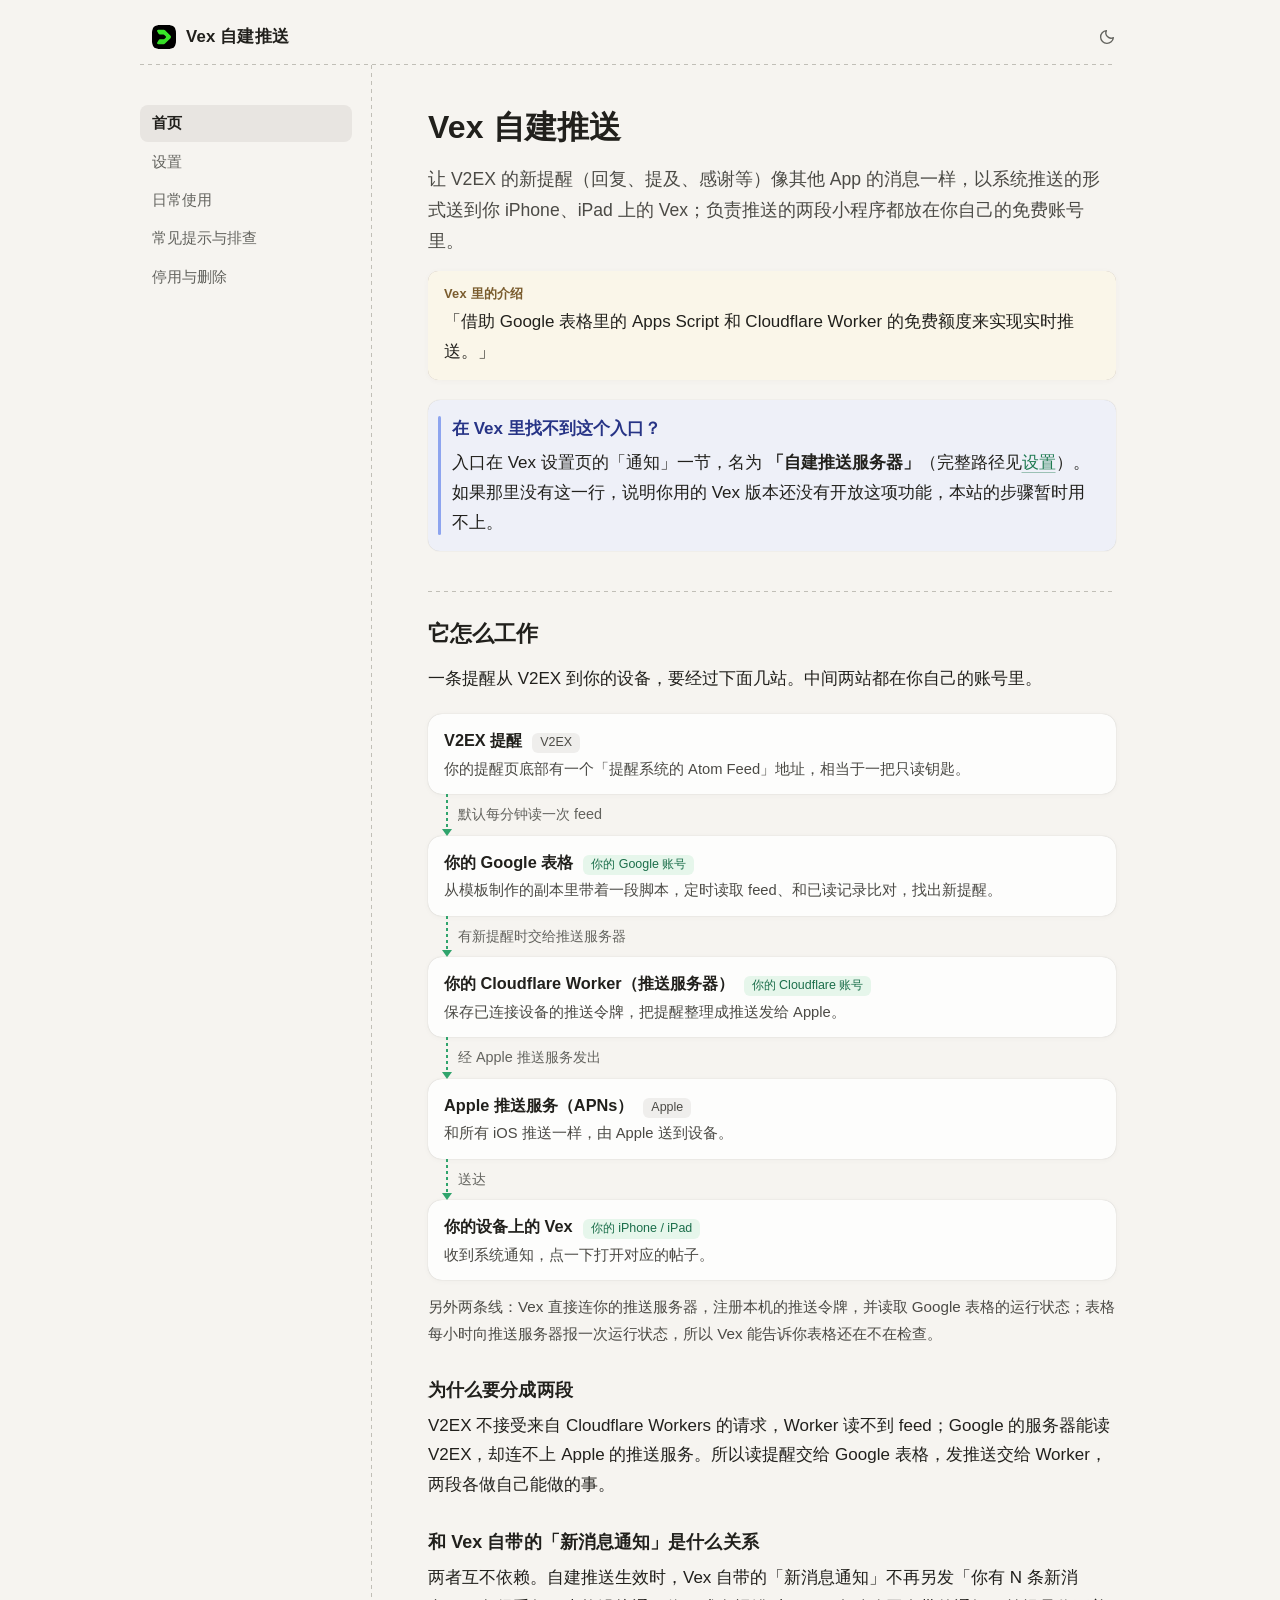
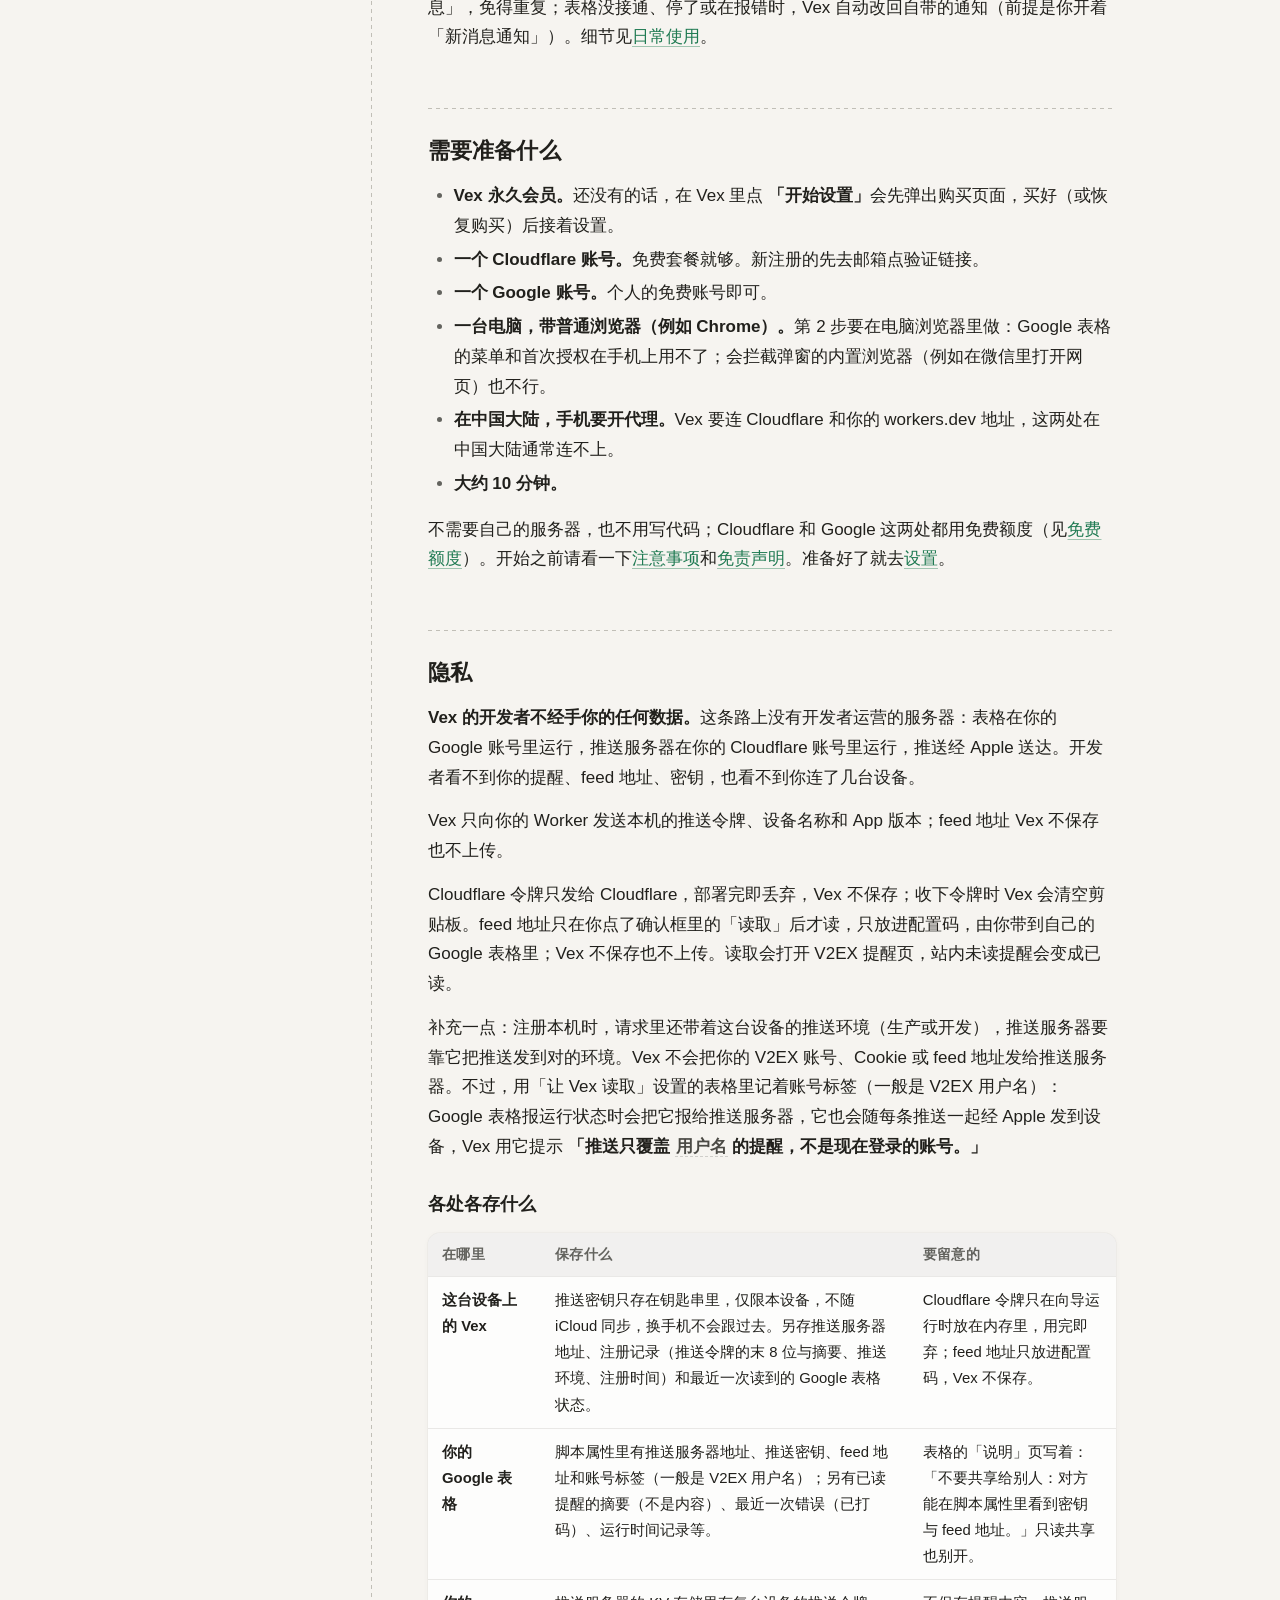
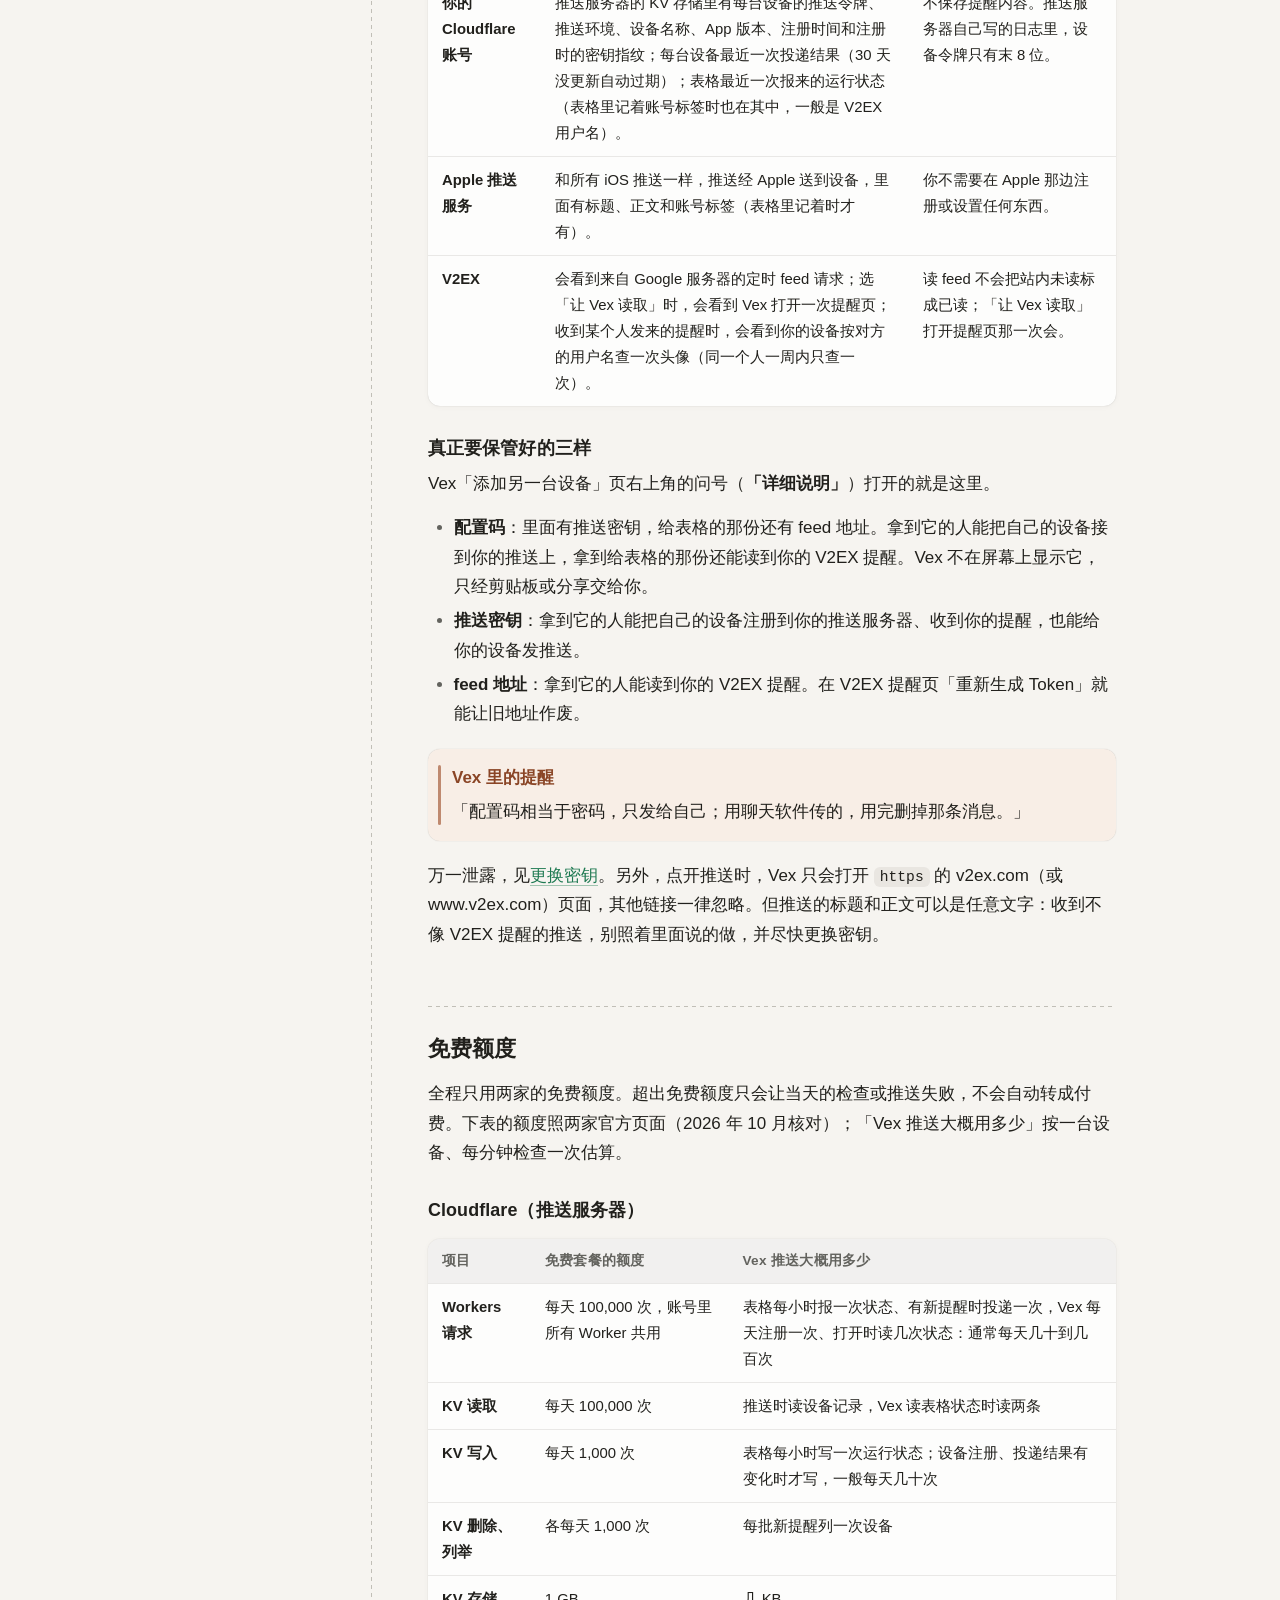
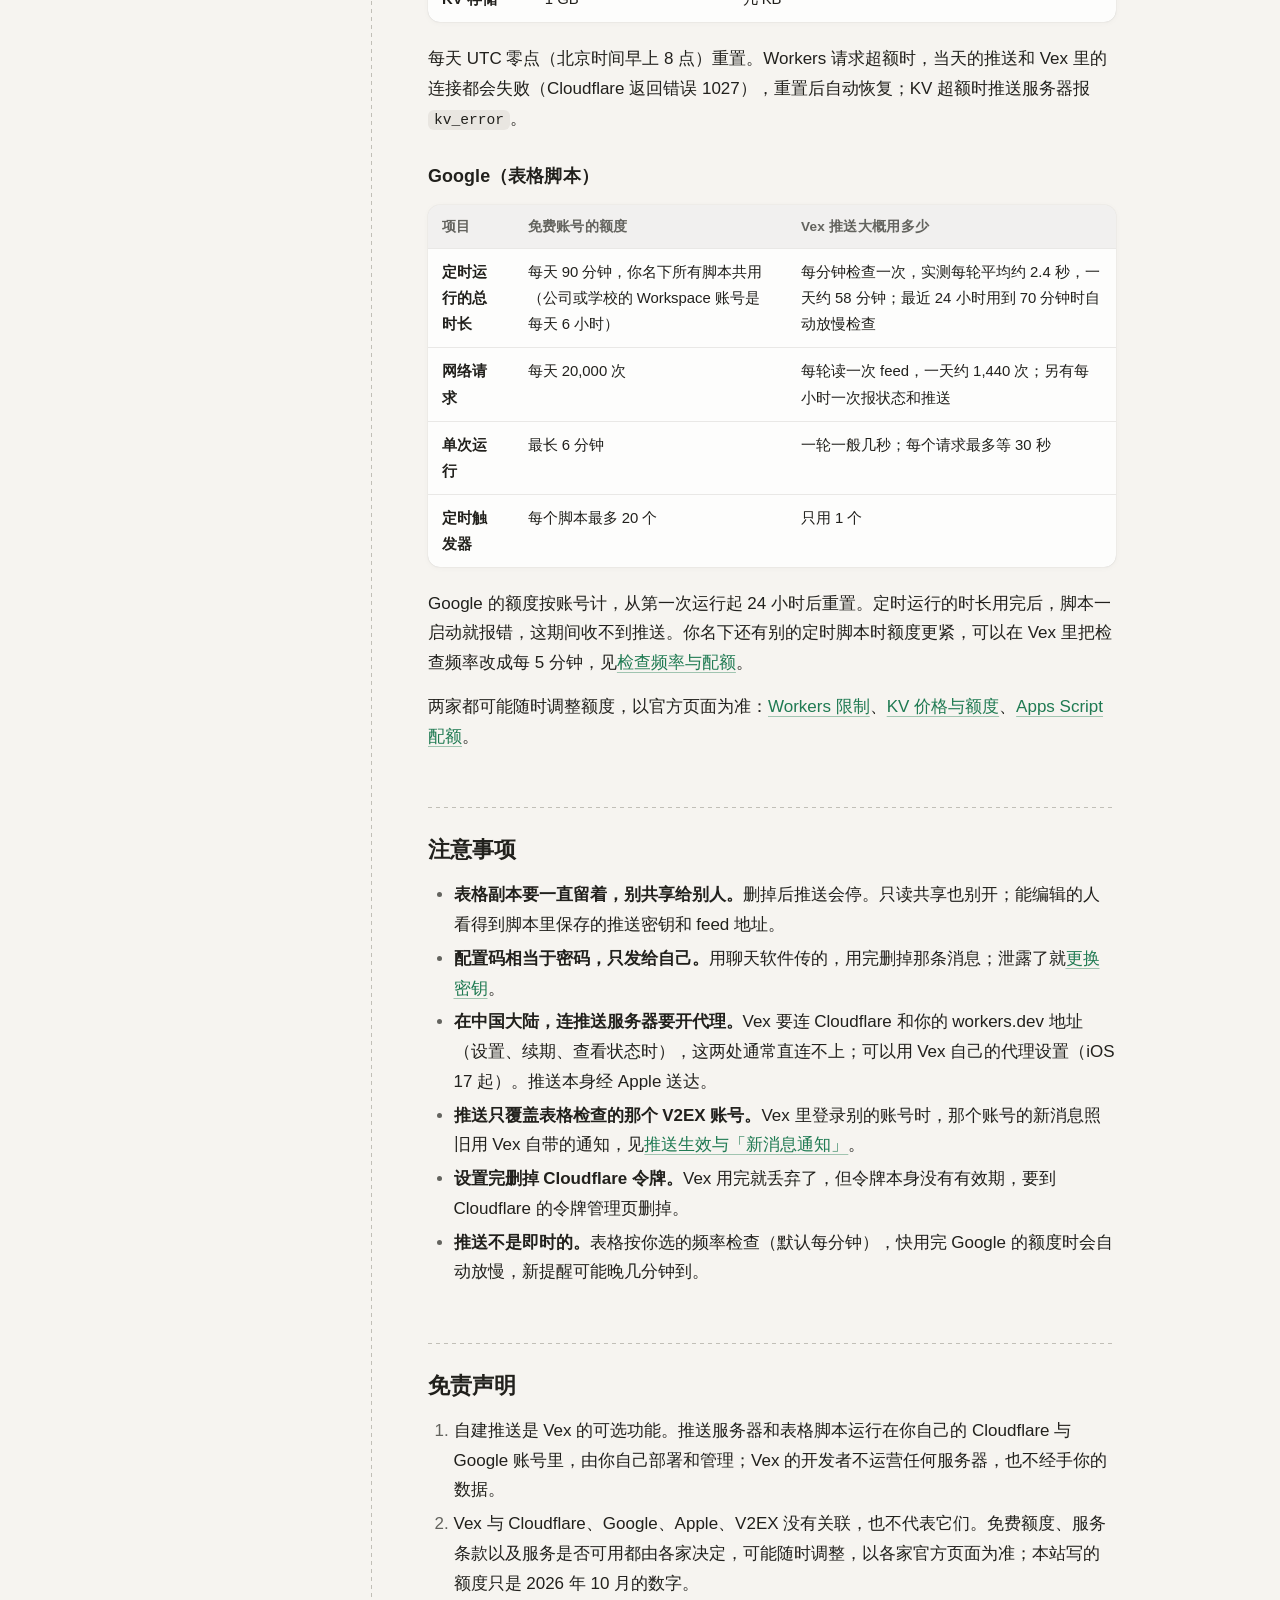
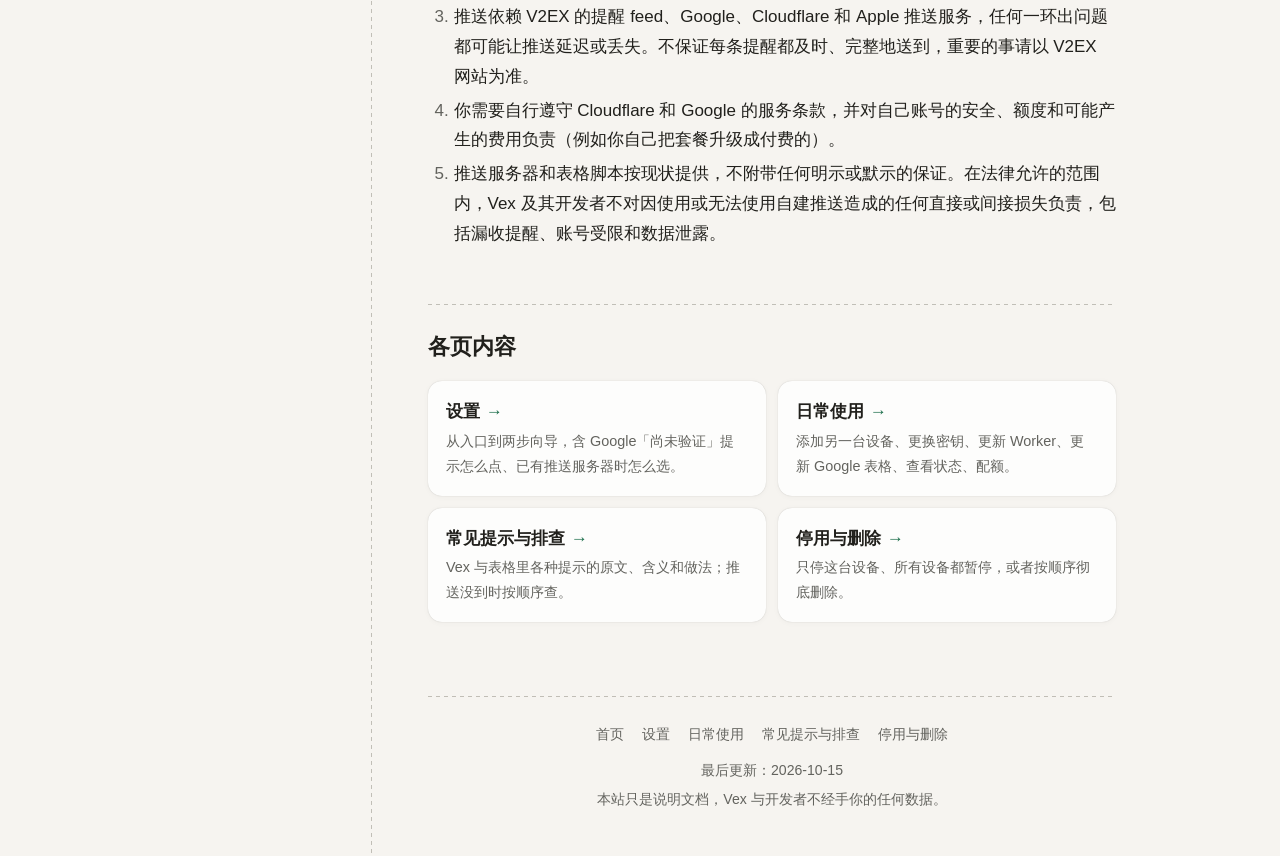
==== commit e58e3c8d: "docs: 永久会员与移除推送服务器的说法跟上 App - 没有永久会员时各页照常显示，点开始设置、重新连接、粘贴、保存并连接等按钮先弹购买页面，   买好（或恢复购买）后接着做；去掉试用期与「连接类" ====
--- a/index.html
+++ b/index.html
@@ -100,7 +100,7 @@
 
   <h2 id="prepare">需要准备什么</h2>
   <ul>
-    <li><strong>Vex 永久会员。</strong>Vex 里写着 <span class="ui">「消息推送属于永久会员的账号消息功能」</span>。试用期内也能设置，试用结束后推送会停。</li>
+    <li><strong>Vex 永久会员。</strong>还没有的话，在 Vex 里点 <span class="ui">「开始设置」</span>会先弹出购买页面，买好（或恢复购买）后接着设置。</li>
     <li><strong>一个 Cloudflare 账号。</strong>免费套餐就够。新注册的先去邮箱点验证链接。</li>
     <li><strong>一个 Google 账号。</strong>个人的免费账号即可。</li>
     <li><strong>一台电脑，带普通浏览器（例如 Chrome）。</strong>第 2 步要在电脑浏览器里做：Google 表格的菜单和首次授权在手机上用不了；会拦截弹窗的内置浏览器（例如在微信里打开网页）也不行。</li>
